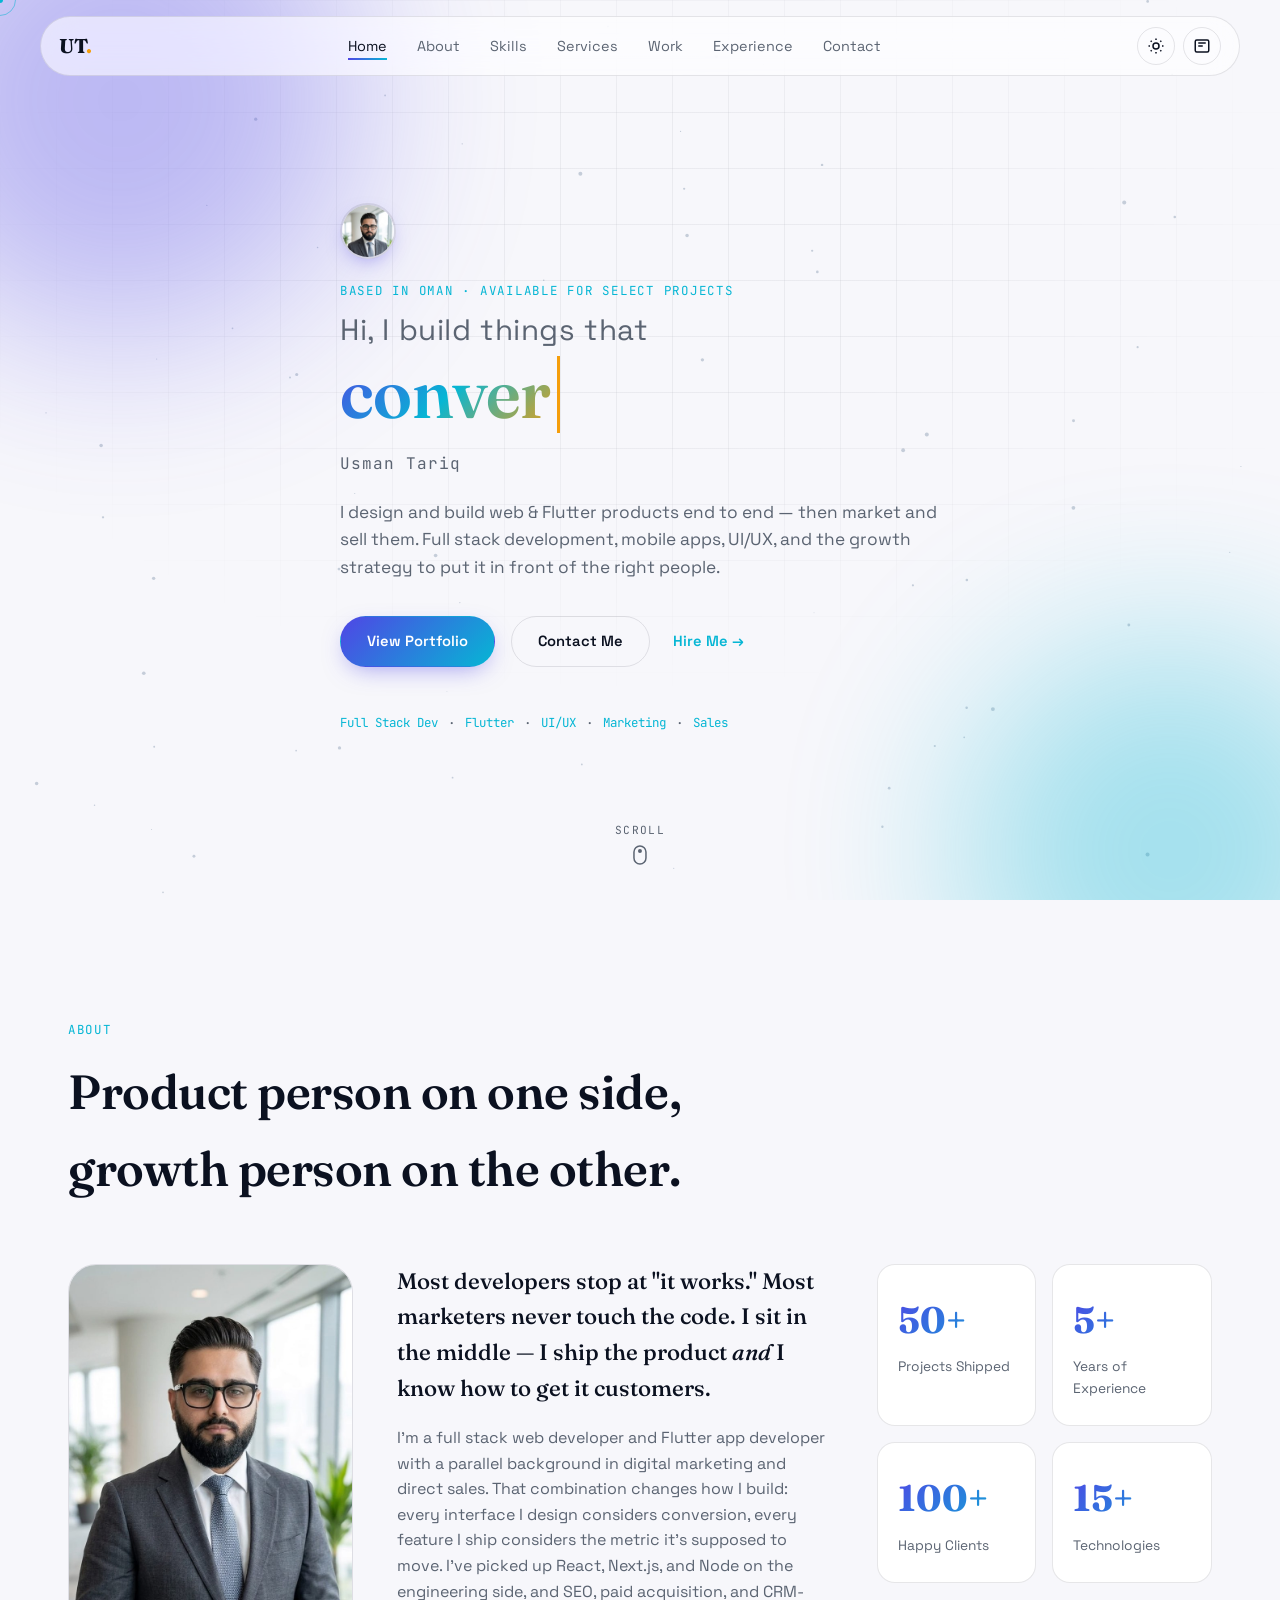
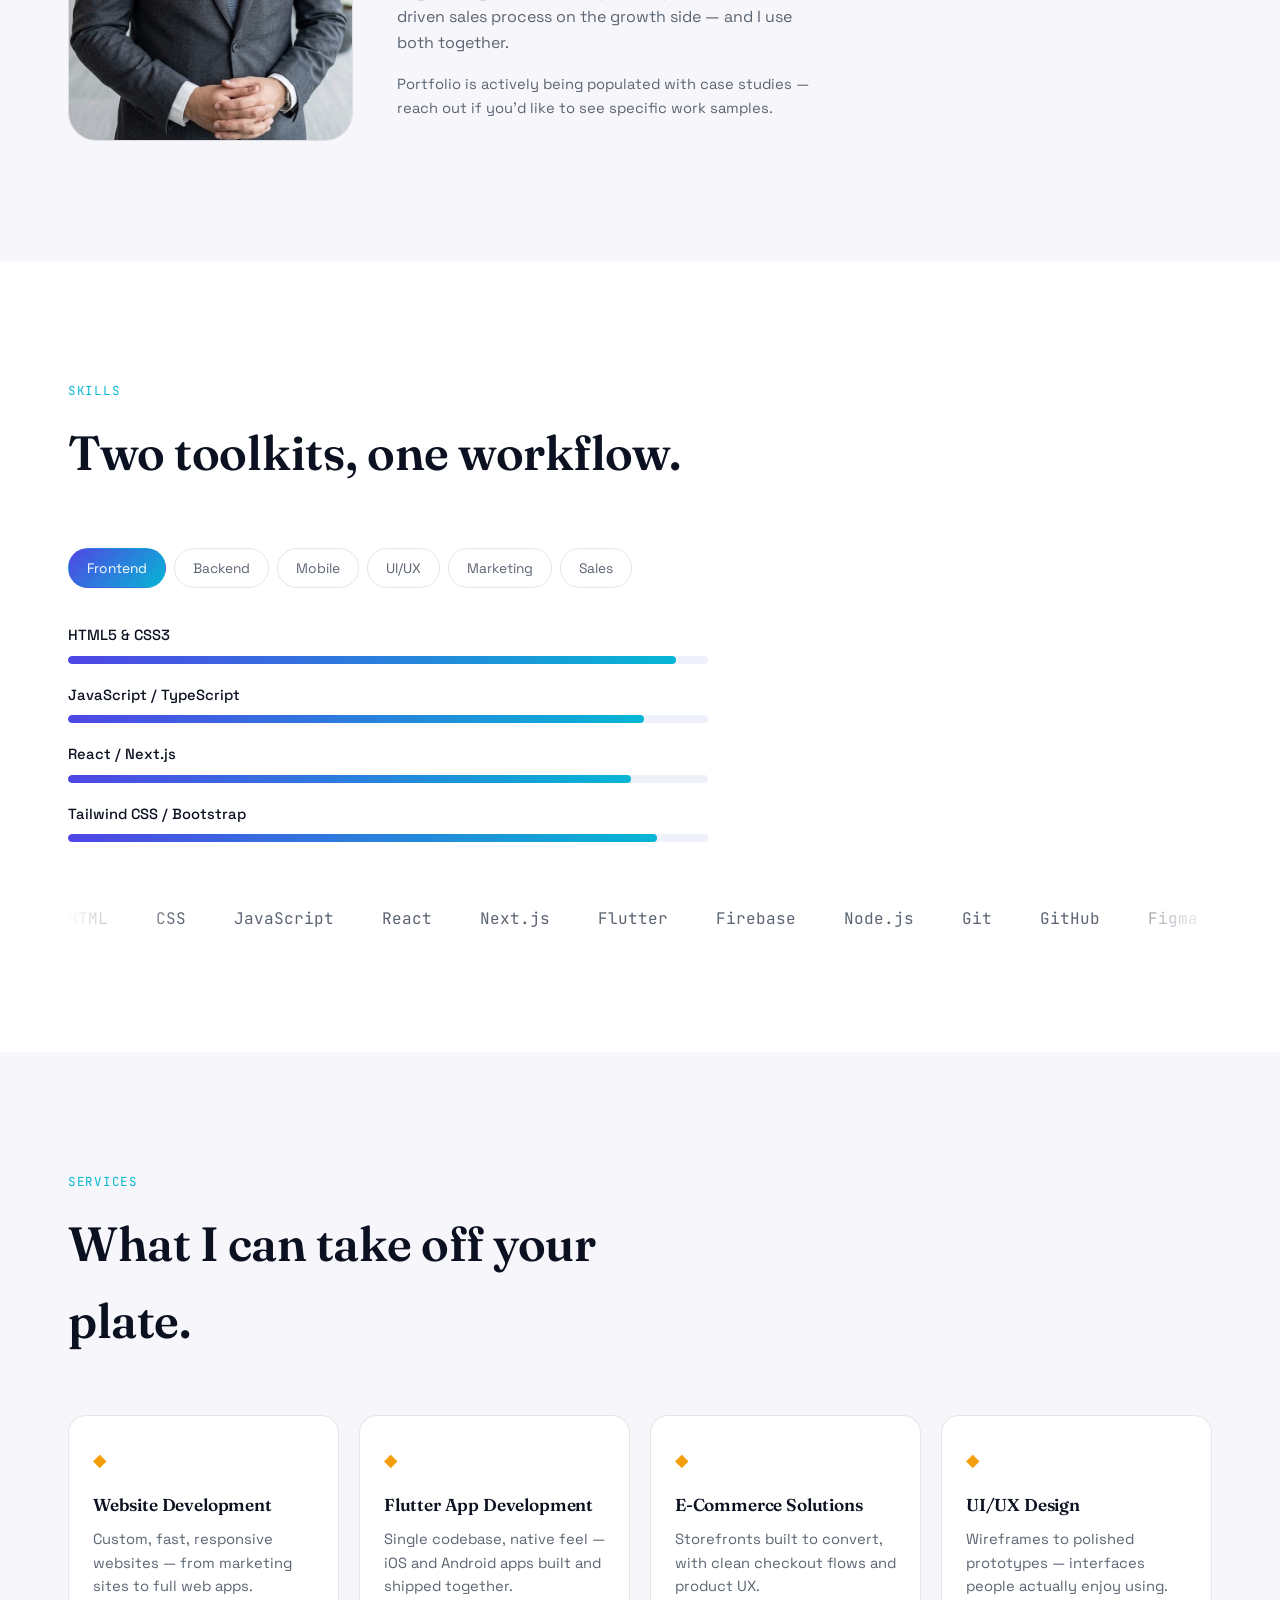
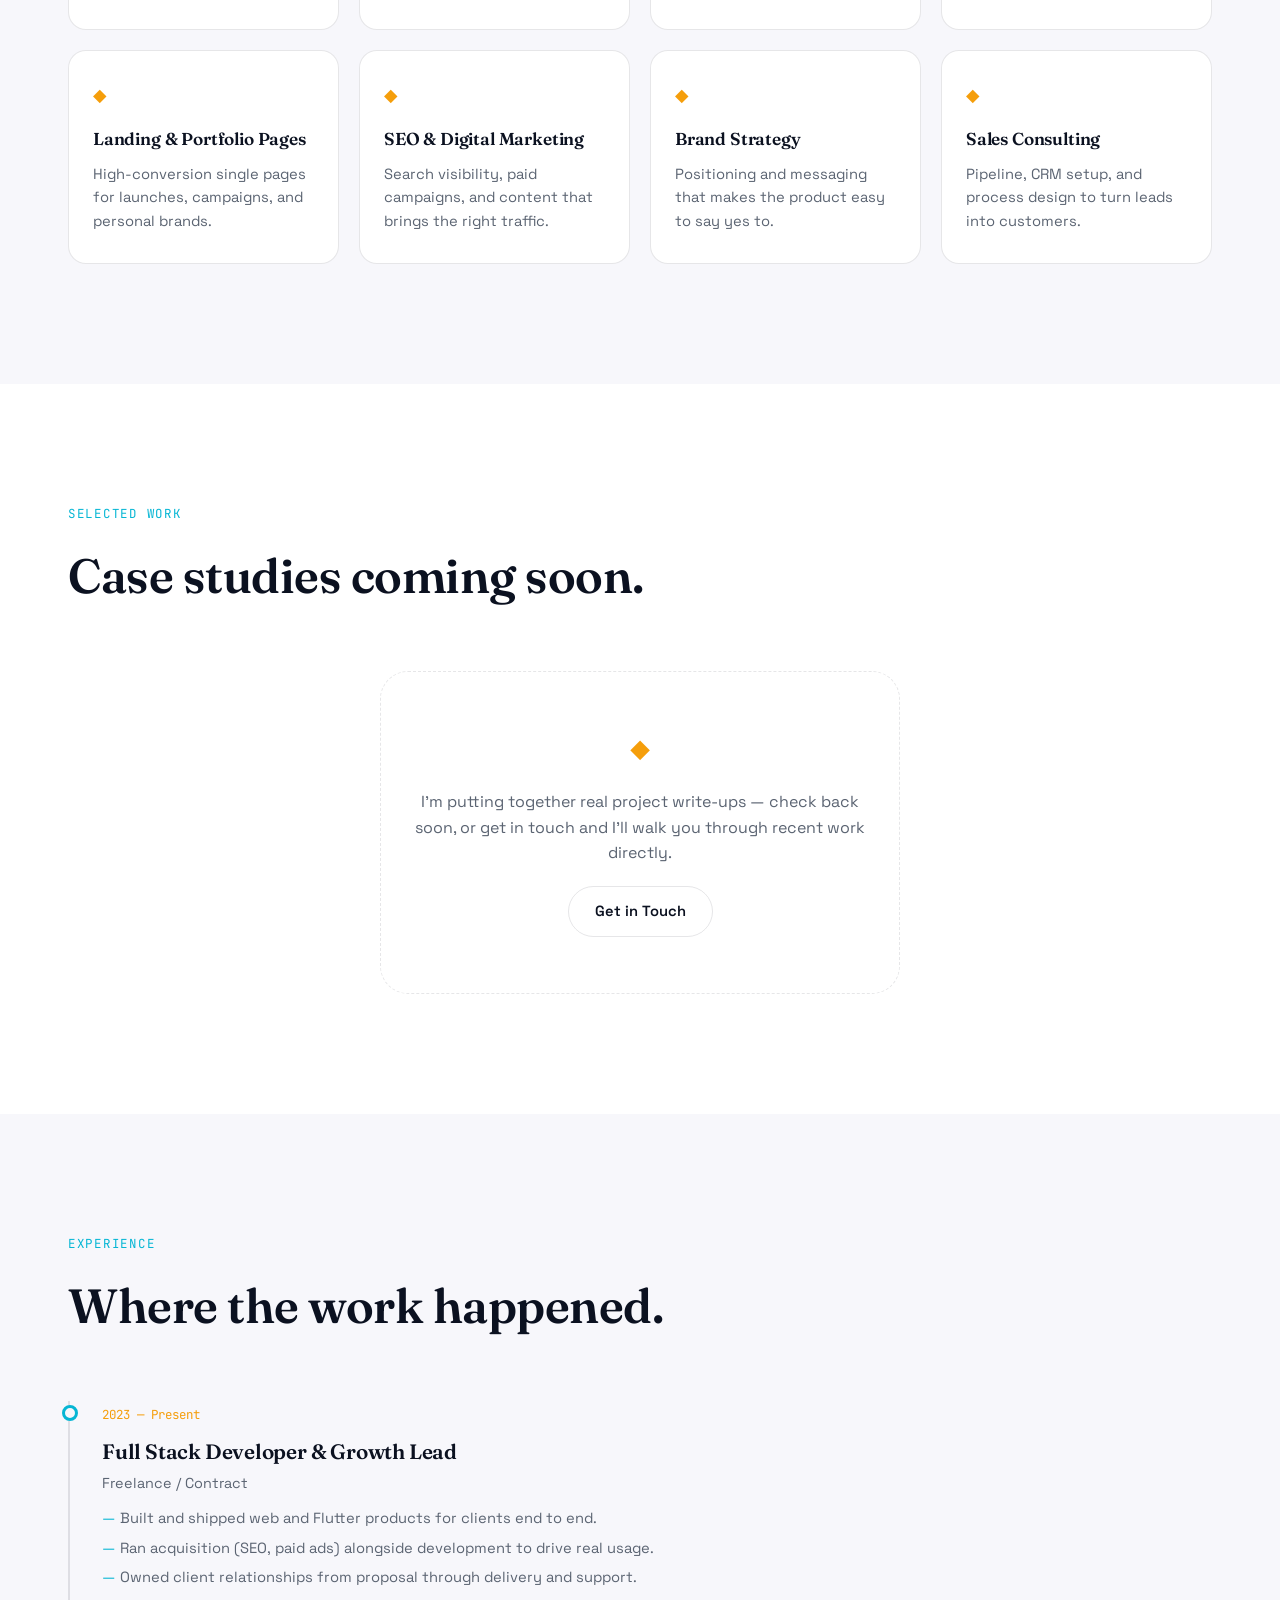
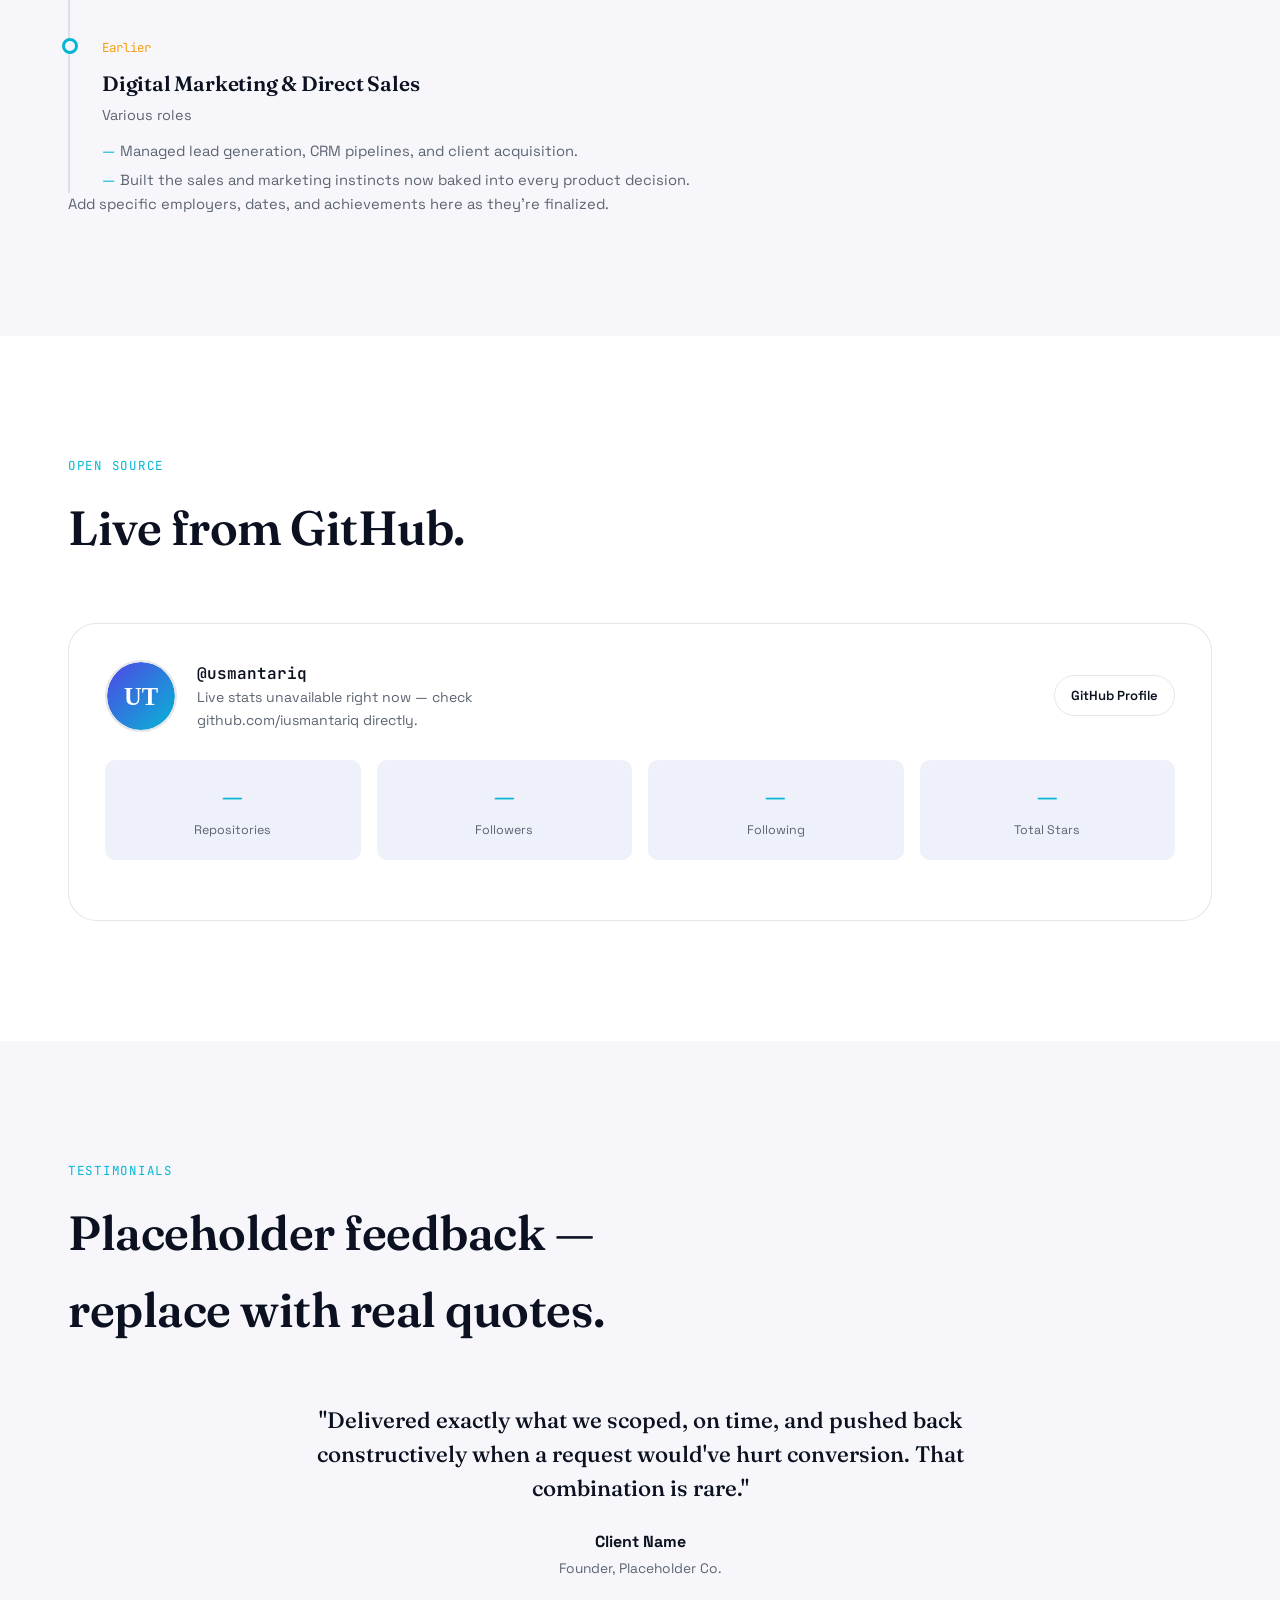
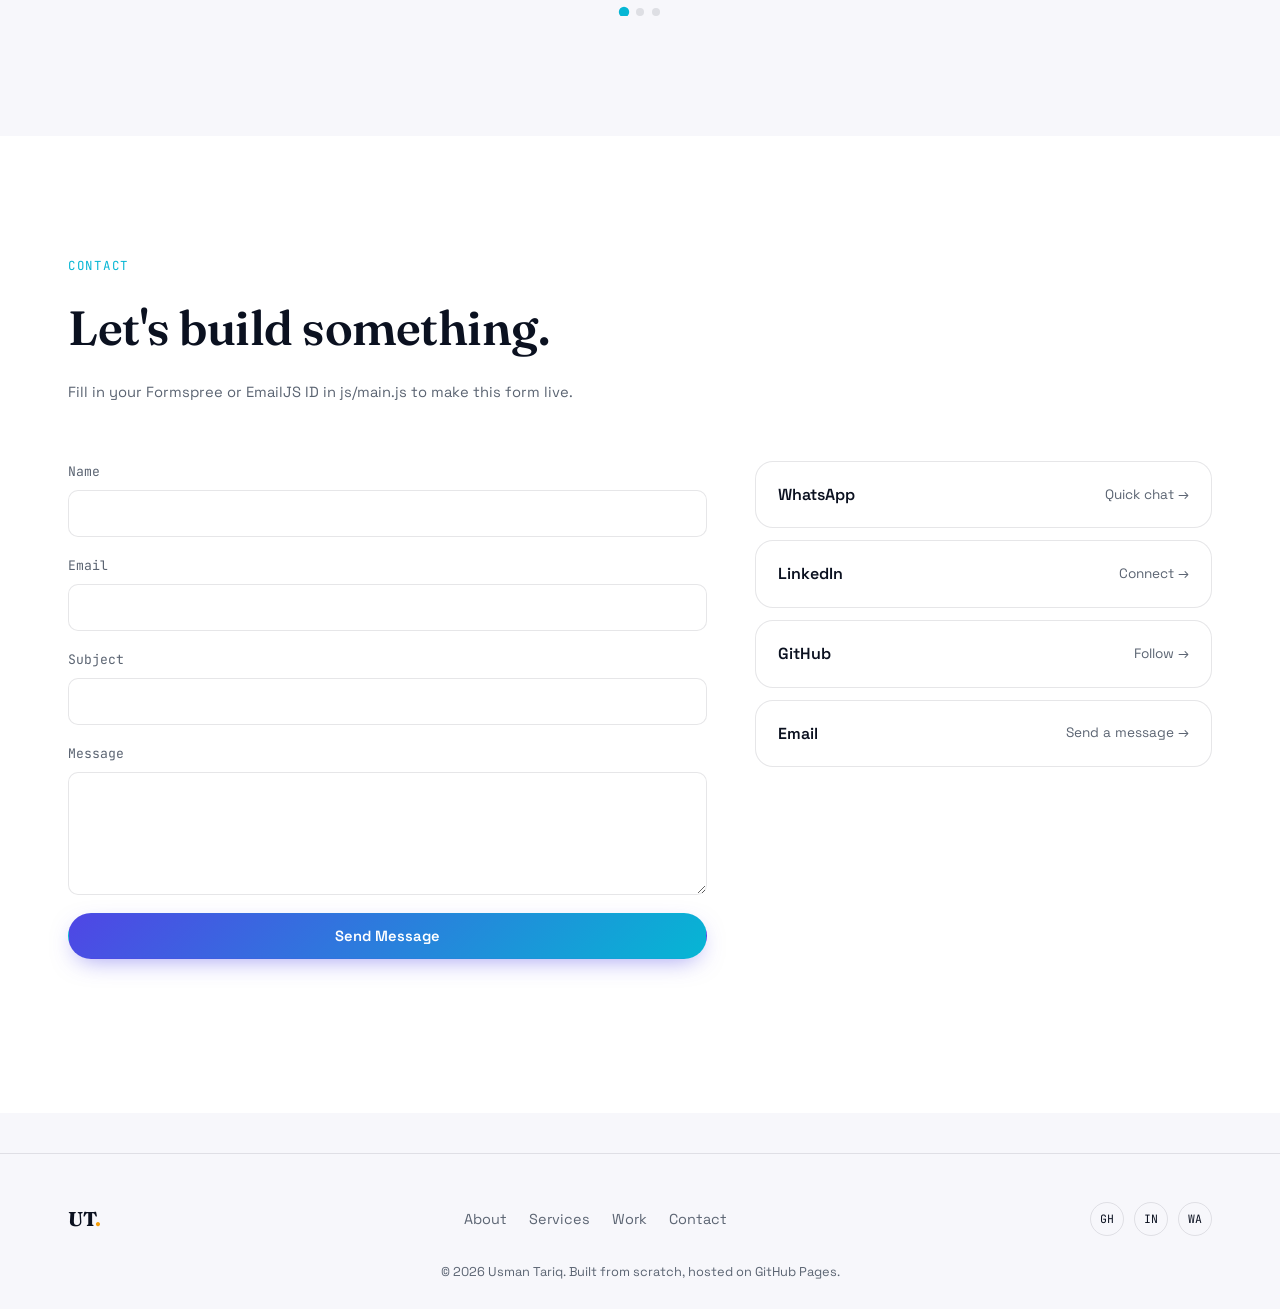
==== index.html @ 80588a33 "Add files via upload" ====
<!DOCTYPE html>
<html lang="en">
<head>
  <meta charset="UTF-8" />
  <meta name="viewport" content="width=device-width, initial-scale=1.0" />
  <title>Usman Tariq — Full Stack Developer, Flutter Engineer &amp; Growth Strategist</title>
  <meta name="description" content="Usman Tariq builds web apps, Flutter mobile apps, and interfaces — then markets and sells them. Portfolio, services, and case studies." />
  <meta name="author" content="Usman Tariq" />

  <!-- Open Graph -->
  <meta property="og:type" content="website" />
  <meta property="og:title" content="Usman Tariq — Full Stack Developer, Flutter Engineer & Growth Strategist" />
  <meta property="og:description" content="I build the product, then I build its audience. Web, Flutter, UI/UX, marketing and sales — end to end." />
  <meta property="og:image" content="images/og-cover.svg" />
  <meta property="og:url" content="https://iusmantariq.github.io/" />

  <!-- Twitter -->
  <meta name="twitter:card" content="summary_large_image" />
  <meta name="twitter:title" content="Usman Tariq — Full Stack Developer, Flutter Engineer & Growth Strategist" />
  <meta name="twitter:description" content="I build the product, then I build its audience. Web, Flutter, UI/UX, marketing and sales — end to end." />
  <meta name="twitter:image" content="images/og-cover.svg" />

  <link rel="canonical" href="https://iusmantariq.github.io/" />
  <link rel="icon" type="image/svg+xml" href="favicon.ico" />

  <link rel="preconnect" href="https://fonts.googleapis.com" />
  <link rel="preconnect" href="https://fonts.gstatic.com" crossorigin />
  <link href="https://fonts.googleapis.com/css2?family=Fraunces:opsz,wght@9..144,300;9..144,500;9..144,600;9..144,700&family=Space+Grotesk:wght@400;500;600;700&family=JetBrains+Mono:wght@400;500&display=swap" rel="stylesheet" />

  <link rel="stylesheet" href="css/style.css" />

  <script type="application/ld+json">
  {
    "@context": "https://schema.org",
    "@type": "Person",
    "name": "Usman Tariq",
    "jobTitle": "Full Stack Web Developer, Flutter App Developer, UI/UX Designer, Digital Marketing & Sales Expert",
    "url": "https://iusmantariq.github.io/",
    "sameAs": [
      "https://github.com/iusmantariq",
      "https://www.linkedin.com/in/usman-raja-0a2588297"
    ]
  }
  </script>
</head>
<body>

  <!-- Loader -->
  <div id="loader" aria-hidden="true">
    <div class="loader-mark">
      <span>U</span><span>T</span>
    </div>
  </div>

  <!-- Scroll progress -->
  <div id="scroll-progress"></div>

  <!-- Custom cursor (desktop only, respects reduced motion via CSS) -->
  <div class="cursor-dot" id="cursorDot" aria-hidden="true"></div>
  <div class="cursor-ring" id="cursorRing" aria-hidden="true"></div>

  <!-- Nav -->
  <header class="nav-wrap" id="navWrap">
    <nav class="nav" aria-label="Primary">
      <a href="#home" class="logo">
        <span class="logo-mark">UT<span class="logo-dot">.</span></span>
      </a>

      <ul class="nav-links" id="navLinks">
        <li><a href="#home" class="nav-link active" data-section="home">Home</a></li>
        <li><a href="#about" class="nav-link" data-section="about">About</a></li>
        <li><a href="#skills" class="nav-link" data-section="skills">Skills</a></li>
        <li><a href="#services" class="nav-link" data-section="services">Services</a></li>
        <li><a href="#portfolio" class="nav-link" data-section="portfolio">Work</a></li>
        <li><a href="#experience" class="nav-link" data-section="experience">Experience</a></li>
        <li><a href="#contact" class="nav-link" data-section="contact">Contact</a></li>
      </ul>

      <div class="nav-actions">
        <button id="themeToggle" class="icon-btn" aria-label="Toggle light and dark theme" title="Toggle theme">
          <svg class="icon-sun" width="18" height="18" viewBox="0 0 24 24" fill="none" stroke="currentColor" stroke-width="2"><circle cx="12" cy="12" r="4"/><path d="M12 2v2M12 20v2M4.9 4.9l1.4 1.4M17.7 17.7l1.4 1.4M2 12h2M20 12h2M4.9 19.1l1.4-1.4M17.7 6.3l1.4-1.4"/></svg>
          <svg class="icon-moon" width="18" height="18" viewBox="0 0 24 24" fill="none" stroke="currentColor" stroke-width="2"><path d="M21 12.8A9 9 0 1 1 11.2 3 7 7 0 0 0 21 12.8Z"/></svg>
        </button>
        <button class="icon-btn hide-mobile" id="paletteBtn" aria-label="Open command palette" title="Command palette (Ctrl+K)">
          <svg width="18" height="18" viewBox="0 0 24 24" fill="none" stroke="currentColor" stroke-width="2"><rect x="3" y="4" width="18" height="16" rx="2"/><path d="M7 8h10M7 12h6"/></svg>
        </button>
        <button class="hamburger" id="hamburger" aria-label="Open menu" aria-expanded="false">
          <span></span><span></span><span></span>
        </button>
      </div>
    </nav>
  </header>

  <!-- Mobile menu -->
  <div class="mobile-menu" id="mobileMenu">
    <ul>
      <li><a href="#home" class="mobile-link">Home</a></li>
      <li><a href="#about" class="mobile-link">About</a></li>
      <li><a href="#skills" class="mobile-link">Skills</a></li>
      <li><a href="#services" class="mobile-link">Services</a></li>
      <li><a href="#portfolio" class="mobile-link">Work</a></li>
      <li><a href="#experience" class="mobile-link">Experience</a></li>
      <li><a href="#contact" class="mobile-link">Contact</a></li>
    </ul>
    <a href="#contact" class="btn btn-primary mobile-link">Get In Touch</a>
  </div>

  <main id="top">

    <!-- HERO -->
    <section class="hero" id="home">
      <div class="hero-bg" aria-hidden="true">
        <canvas id="particleCanvas"></canvas>
        <div class="hero-grid"></div>
        <div class="blob blob-a"></div>
        <div class="blob blob-b"></div>
      </div>

      <div class="hero-inner container">
        <div class="hero-avatar reveal">
          <img src="images/profile-square.jpg" alt="Usman Tariq" width="56" height="56" />
        </div>
        <p class="eyebrow reveal">Based in Oman · Available for select projects</p>

        <h1 class="hero-title reveal">
          <span class="hero-hi">Hi, I build things that</span>
          <span class="hero-line-typed">
            <span id="typedWord">ship.</span>
          </span>
        </h1>

        <p class="hero-name reveal">Usman Tariq</p>

        <p class="hero-sub reveal">
          I design and build web &amp; Flutter products end to end — then market and sell them.
          Full stack development, mobile apps, UI/UX, and the growth strategy to put it in front of the right people.
        </p>

        <div class="hero-cta reveal">
          <a href="#portfolio" class="btn btn-primary ripple">View Portfolio</a>
          <a href="#contact" class="btn btn-outline ripple">Contact Me</a>
          <a href="#contact" class="btn btn-text">Hire Me →</a>
        </div>

        <div class="hero-roles reveal" aria-hidden="true">
          <span>Full&nbsp;Stack&nbsp;Dev</span>
          <span>·</span>
          <span>Flutter</span>
          <span>·</span>
          <span>UI/UX</span>
          <span>·</span>
          <span>Marketing</span>
          <span>·</span>
          <span>Sales</span>
        </div>
      </div>

      <button class="scroll-cue" id="scrollCue" aria-label="Scroll to About section">
        <span>Scroll</span>
        <svg width="14" height="20" viewBox="0 0 14 20" fill="none"><rect x="1" y="1" width="12" height="18" rx="6" stroke="currentColor" stroke-width="1.5"/><circle class="scroll-cue-dot" cx="7" cy="6" r="2" fill="currentColor"/></svg>
      </button>
    </section>

    <!-- ABOUT -->
    <section class="section" id="about">
      <div class="container">
        <div class="section-head reveal">
          <p class="eyebrow">About</p>
          <h2>Product person on one side, growth person on the other.</h2>
        </div>

        <div class="about-grid">
          <div class="about-photo reveal">
            <img src="images/profile-portrait.jpg" alt="Usman Tariq" />
          </div>
          <div class="about-copy reveal">
            <p class="lede">
              Most developers stop at "it works." Most marketers never touch the code.
              I sit in the middle — I ship the product <em>and</em> I know how to get it customers.
            </p>
            <p>
              I'm a full stack web developer and Flutter app developer with a parallel background in digital
              marketing and direct sales. That combination changes how I build: every interface I design considers
              conversion, every feature I ship considers the metric it's supposed to move. I've picked up React,
              Next.js, and Node on the engineering side, and SEO, paid acquisition, and CRM-driven sales process on
              the growth side — and I use both together.
            </p>
            <p class="muted-note">
              Portfolio is actively being populated with case studies — reach out if you'd like to see specific work samples.
            </p>
          </div>

          <div class="about-stats">
            <div class="stat-card reveal">
              <span class="stat-num" data-count="50" data-suffix="+">0</span>
              <span class="stat-label">Projects Shipped</span>
            </div>
            <div class="stat-card reveal">
              <span class="stat-num" data-count="5" data-suffix="+">0</span>
              <span class="stat-label">Years of Experience</span>
            </div>
            <div class="stat-card reveal">
              <span class="stat-num" data-count="100" data-suffix="+">0</span>
              <span class="stat-label">Happy Clients</span>
            </div>
            <div class="stat-card reveal">
              <span class="stat-num" data-count="15" data-suffix="+">0</span>
              <span class="stat-label">Technologies</span>
            </div>
          </div>
        </div>
      </div>
    </section>

    <!-- SKILLS -->
    <section class="section section-alt" id="skills">
      <div class="container">
        <div class="section-head reveal">
          <p class="eyebrow">Skills</p>
          <h2>Two toolkits, one workflow.</h2>
        </div>

        <div class="skills-tabs reveal" role="tablist" aria-label="Skill categories">
          <button class="skill-tab active" data-target="frontend">Frontend</button>
          <button class="skill-tab" data-target="backend">Backend</button>
          <button class="skill-tab" data-target="mobile">Mobile</button>
          <button class="skill-tab" data-target="design">UI/UX</button>
          <button class="skill-tab" data-target="marketing">Marketing</button>
          <button class="skill-tab" data-target="sales">Sales</button>
        </div>

        <div class="skills-panels">
          <div class="skill-panel active" id="frontend">
            <div class="bar-row"><span>HTML5 &amp; CSS3</span><div class="bar"><i style="--w:95%"></i></div></div>
            <div class="bar-row"><span>JavaScript / TypeScript</span><div class="bar"><i style="--w:90%"></i></div></div>
            <div class="bar-row"><span>React / Next.js</span><div class="bar"><i style="--w:88%"></i></div></div>
            <div class="bar-row"><span>Tailwind CSS / Bootstrap</span><div class="bar"><i style="--w:92%"></i></div></div>
          </div>
          <div class="skill-panel" id="backend">
            <div class="bar-row"><span>Node.js / Express.js</span><div class="bar"><i style="--w:85%"></i></div></div>
            <div class="bar-row"><span>REST API Design</span><div class="bar"><i style="--w:88%"></i></div></div>
            <div class="bar-row"><span>Firebase</span><div class="bar"><i style="--w:86%"></i></div></div>
            <div class="bar-row"><span>Git &amp; GitHub</span><div class="bar"><i style="--w:90%"></i></div></div>
          </div>
          <div class="skill-panel" id="mobile">
            <div class="bar-row"><span>Flutter</span><div class="bar"><i style="--w:90%"></i></div></div>
            <div class="bar-row"><span>Dart</span><div class="bar"><i style="--w:88%"></i></div></div>
            <div class="bar-row"><span>Android Development</span><div class="bar"><i style="--w:78%"></i></div></div>
            <div class="bar-row"><span>Cross-platform Architecture</span><div class="bar"><i style="--w:85%"></i></div></div>
          </div>
          <div class="skill-panel" id="design">
            <div class="bar-row"><span>Figma</span><div class="bar"><i style="--w:90%"></i></div></div>
            <div class="bar-row"><span>Adobe XD / Photoshop</span><div class="bar"><i style="--w:80%"></i></div></div>
            <div class="bar-row"><span>Wireframing &amp; Prototyping</span><div class="bar"><i style="--w:88%"></i></div></div>
            <div class="bar-row"><span>Design Systems</span><div class="bar"><i style="--w:82%"></i></div></div>
          </div>
          <div class="skill-panel" id="marketing">
            <div class="bar-row"><span>SEO</span><div class="bar"><i style="--w:85%"></i></div></div>
            <div class="bar-row"><span>Google &amp; Facebook Ads</span><div class="bar"><i style="--w:82%"></i></div></div>
            <div class="bar-row"><span>Email &amp; Content Marketing</span><div class="bar"><i style="--w:80%"></i></div></div>
            <div class="bar-row"><span>Analytics</span><div class="bar"><i style="--w:84%"></i></div></div>
          </div>
          <div class="skill-panel" id="sales">
            <div class="bar-row"><span>Direct Sales</span><div class="bar"><i style="--w:88%"></i></div></div>
            <div class="bar-row"><span>Lead Generation</span><div class="bar"><i style="--w:85%"></i></div></div>
            <div class="bar-row"><span>CRM &amp; Pipeline Management</span><div class="bar"><i style="--w:83%"></i></div></div>
            <div class="bar-row"><span>Business Development</span><div class="bar"><i style="--w:80%"></i></div></div>
          </div>
        </div>

        <div class="tech-marquee reveal" aria-label="Technology stack">
          <div class="tech-track">
            <span>HTML</span><span>CSS</span><span>JavaScript</span><span>React</span><span>Next.js</span>
            <span>Flutter</span><span>Firebase</span><span>Node.js</span><span>Git</span><span>GitHub</span>
            <span>Figma</span><span>Photoshop</span>
            <span aria-hidden="true">HTML</span><span aria-hidden="true">CSS</span><span aria-hidden="true">JavaScript</span>
            <span aria-hidden="true">React</span><span aria-hidden="true">Next.js</span><span aria-hidden="true">Flutter</span>
            <span aria-hidden="true">Firebase</span><span aria-hidden="true">Node.js</span><span aria-hidden="true">Git</span>
            <span aria-hidden="true">GitHub</span><span aria-hidden="true">Figma</span><span aria-hidden="true">Photoshop</span>
          </div>
        </div>
      </div>
    </section>

    <!-- SERVICES -->
    <section class="section" id="services">
      <div class="container">
        <div class="section-head reveal">
          <p class="eyebrow">Services</p>
          <h2>What I can take off your plate.</h2>
        </div>

        <div class="services-grid">
          <div class="service-card reveal">
            <div class="service-icon">◆</div>
            <h3>Website Development</h3>
            <p>Custom, fast, responsive websites — from marketing sites to full web apps.</p>
          </div>
          <div class="service-card reveal">
            <div class="service-icon">◆</div>
            <h3>Flutter App Development</h3>
            <p>Single codebase, native feel — iOS and Android apps built and shipped together.</p>
          </div>
          <div class="service-card reveal">
            <div class="service-icon">◆</div>
            <h3>E-Commerce Solutions</h3>
            <p>Storefronts built to convert, with clean checkout flows and product UX.</p>
          </div>
          <div class="service-card reveal">
            <div class="service-icon">◆</div>
            <h3>UI/UX Design</h3>
            <p>Wireframes to polished prototypes — interfaces people actually enjoy using.</p>
          </div>
          <div class="service-card reveal">
            <div class="service-icon">◆</div>
            <h3>Landing &amp; Portfolio Pages</h3>
            <p>High-conversion single pages for launches, campaigns, and personal brands.</p>
          </div>
          <div class="service-card reveal">
            <div class="service-icon">◆</div>
            <h3>SEO &amp; Digital Marketing</h3>
            <p>Search visibility, paid campaigns, and content that brings the right traffic.</p>
          </div>
          <div class="service-card reveal">
            <div class="service-icon">◆</div>
            <h3>Brand Strategy</h3>
            <p>Positioning and messaging that makes the product easy to say yes to.</p>
          </div>
          <div class="service-card reveal">
            <div class="service-icon">◆</div>
            <h3>Sales Consulting</h3>
            <p>Pipeline, CRM setup, and process design to turn leads into customers.</p>
          </div>
        </div>
      </div>
    </section>

    <!-- PORTFOLIO -->
    <section class="section section-alt" id="portfolio">
      <div class="container">
        <div class="section-head reveal">
          <p class="eyebrow">Selected Work</p>
          <h2>Case studies coming soon.</h2>
        </div>

        <div class="portfolio-empty reveal">
          <div class="portfolio-empty-icon">◆</div>
          <p>I'm putting together real project write-ups — check back soon, or get in touch and I'll walk you through recent work directly.</p>
          <a href="#contact" class="btn btn-outline">Get in Touch</a>
        </div>
      </div>
    </section>


    <!-- EXPERIENCE -->
    <section class="section" id="experience">
      <div class="container">
        <div class="section-head reveal">
          <p class="eyebrow">Experience</p>
          <h2>Where the work happened.</h2>
        </div>

        <div class="timeline" id="timeline">
          <div class="timeline-item reveal">
            <div class="timeline-dot"></div>
            <div class="timeline-content">
              <span class="timeline-date">2023 — Present</span>
              <h3>Full Stack Developer &amp; Growth Lead</h3>
              <p class="timeline-org">Freelance / Contract</p>
              <ul>
                <li>Built and shipped web and Flutter products for clients end to end.</li>
                <li>Ran acquisition (SEO, paid ads) alongside development to drive real usage.</li>
                <li>Owned client relationships from proposal through delivery and support.</li>
              </ul>
            </div>
          </div>
          <div class="timeline-item reveal">
            <div class="timeline-dot"></div>
            <div class="timeline-content">
              <span class="timeline-date">Earlier</span>
              <h3>Digital Marketing &amp; Direct Sales</h3>
              <p class="timeline-org">Various roles</p>
              <ul>
                <li>Managed lead generation, CRM pipelines, and client acquisition.</li>
                <li>Built the sales and marketing instincts now baked into every product decision.</li>
              </ul>
            </div>
          </div>
        </div>
        <p class="section-note reveal">Add specific employers, dates, and achievements here as they're finalized.</p>
      </div>
    </section>

    <!-- GITHUB STATS -->
    <section class="section section-alt" id="github">
      <div class="container">
        <div class="section-head reveal">
          <p class="eyebrow">Open Source</p>
          <h2>Live from GitHub.</h2>
        </div>

        <div class="github-card reveal" id="githubCard">
          <div class="gh-user">
            <img id="ghAvatar" src="images/avatar-placeholder.svg" alt="Usman Tariq's GitHub avatar" width="72" height="72" />
            <div>
              <p class="gh-name" id="ghName">@usmantariq</p>
              <p class="gh-bio" id="ghBio">GitHub stats load automatically once this repo is live under this username.</p>
            </div>
            <a href="https://github.com/iusmantariq" target="_blank" rel="noopener" class="btn btn-outline btn-sm">GitHub Profile</a>
          </div>
          <div class="gh-stats" id="ghStats">
            <div class="gh-stat"><span id="ghRepos">—</span><label>Repositories</label></div>
            <div class="gh-stat"><span id="ghFollowers">—</span><label>Followers</label></div>
            <div class="gh-stat"><span id="ghFollowing">—</span><label>Following</label></div>
            <div class="gh-stat"><span id="ghStars">—</span><label>Total Stars</label></div>
          </div>
          <div class="gh-repos" id="ghRepoList"></div>
        </div>
      </div>
    </section>

    <!-- TESTIMONIALS -->
    <section class="section" id="testimonials">
      <div class="container">
        <div class="section-head reveal">
          <p class="eyebrow">Testimonials</p>
          <h2>Placeholder feedback — replace with real quotes.</h2>
        </div>

        <div class="testimonial-slider reveal">
          <div class="testimonial-track" id="testimonialTrack">
            <div class="testimonial-card">
              <p>"Delivered exactly what we scoped, on time, and pushed back constructively when a request would've hurt conversion. That combination is rare."</p>
              <div class="testimonial-person"><strong>Client Name</strong><span>Founder, Placeholder Co.</span></div>
            </div>
            <div class="testimonial-card">
              <p>"Understood both the technical build and how to market it afterward. Saved us from hiring two separate people."</p>
              <div class="testimonial-person"><strong>Client Name</strong><span>Marketing Lead, Placeholder Inc.</span></div>
            </div>
            <div class="testimonial-card">
              <p>"Communicative, organized, and the Flutter app has had zero critical issues since launch."</p>
              <div class="testimonial-person"><strong>Client Name</strong><span>Product Owner, Placeholder Ltd.</span></div>
            </div>
          </div>
          <div class="testimonial-dots" id="testimonialDots"></div>
        </div>
      </div>
    </section>

    <!-- CONTACT -->
    <section class="section section-alt" id="contact">
      <div class="container">
        <div class="section-head reveal">
          <p class="eyebrow">Contact</p>
          <h2>Let's build something.</h2>
          <p class="section-note">Fill in your Formspree or EmailJS ID in js/main.js to make this form live.</p>
        </div>

        <div class="contact-grid">
          <form class="contact-form reveal" id="contactForm" novalidate>
            <div class="field">
              <label for="cName">Name</label>
              <input type="text" id="cName" name="name" required autocomplete="name" />
            </div>
            <div class="field">
              <label for="cEmail">Email</label>
              <input type="email" id="cEmail" name="email" required autocomplete="email" />
            </div>
            <div class="field">
              <label for="cSubject">Subject</label>
              <input type="text" id="cSubject" name="subject" required />
            </div>
            <div class="field">
              <label for="cMessage">Message</label>
              <textarea id="cMessage" name="message" rows="5" required></textarea>
            </div>
            <button type="submit" class="btn btn-primary ripple" id="contactSubmit">Send Message</button>
            <p class="form-status" id="formStatus" role="status" aria-live="polite"></p>
          </form>

          <div class="contact-side reveal">
            <a href="https://wa.me/96893594618" target="_blank" rel="noopener" class="contact-link">
              <span>WhatsApp</span><em>Quick chat →</em>
            </a>
            <a href="https://www.linkedin.com/in/usman-raja-0a2588297" target="_blank" rel="noopener" class="contact-link">
              <span>LinkedIn</span><em>Connect →</em>
            </a>
            <a href="https://github.com/iusmantariq" target="_blank" rel="noopener" class="contact-link">
              <span>GitHub</span><em>Follow →</em>
            </a>
            <a href="#contactForm" id="emailContactLink" class="contact-link">
              <span>Email</span><em>Send a message →</em>
            </a>
          </div>
        </div>
      </div>
    </section>

  </main>

  <footer class="footer">
    <div class="container footer-inner">
      <a href="#home" class="logo"><span class="logo-mark">UT<span class="logo-dot">.</span></span></a>
      <ul class="footer-links">
        <li><a href="#about">About</a></li>
        <li><a href="#services">Services</a></li>
        <li><a href="#portfolio">Work</a></li>
        <li><a href="#contact">Contact</a></li>
      </ul>
      <div class="footer-social">
        <a href="https://github.com/iusmantariq" target="_blank" rel="noopener" aria-label="GitHub">GH</a>
        <a href="https://www.linkedin.com/in/usman-raja-0a2588297" target="_blank" rel="noopener" aria-label="LinkedIn">IN</a>
        <a href="https://wa.me/96893594618" target="_blank" rel="noopener" aria-label="WhatsApp">WA</a>
      </div>
    </div>
    <p class="footer-copy">© <span id="year"></span> Usman Tariq. Built from scratch, hosted on GitHub Pages.</p>
  </footer>

  <button class="back-to-top" id="backToTop" aria-label="Back to top">↑</button>

  <!-- Command palette -->
  <div class="palette-overlay" id="paletteOverlay">
    <div class="palette" role="dialog" aria-label="Command palette">
      <input type="text" id="paletteInput" placeholder="Jump to a section… (Esc to close)" autocomplete="off" />
      <ul id="paletteResults"></ul>
    </div>
  </div>

  <script src="js/main.js"></script>
</body>
</html>
---- css/style.css ----
/* =========================================================
   Usman Tariq — Portfolio
   Design tokens
   ========================================================= */
:root{
  --primary:#4F46E5;
  --secondary:#06B6D4;
  --accent:#F59E0B;
  --bg:#0B1120;
  --surface:#111827;
  --surface-2:#161f33;
  --text:#F8FAFC;
  --muted:#94A3B8;
  --border:rgba(148,163,184,0.16);
  --glass:rgba(17,24,39,0.55);

  --font-display:'Fraunces', Georgia, serif;
  --font-body:'Space Grotesk', system-ui, sans-serif;
  --font-mono:'JetBrains Mono', monospace;

  --container:1200px;
  --radius-sm:10px;
  --radius:18px;
  --radius-lg:28px;
  --ease:cubic-bezier(.16,.84,.44,1);
  --nav-h:76px;
}

[data-theme="light"]{
  --bg:#F7F7FB;
  --surface:#FFFFFF;
  --surface-2:#EEF0FA;
  --text:#0B1120;
  --muted:#5B6472;
  --border:rgba(11,17,32,0.10);
  --glass:rgba(255,255,255,0.6);
}

*,*::before,*::after{box-sizing:border-box;}
html{scroll-behavior:smooth;}
@media (prefers-reduced-motion: reduce){
  html{scroll-behavior:auto;}
  *,*::before,*::after{animation-duration:0.001ms !important;animation-iteration-count:1 !important;transition-duration:0.001ms !important;scroll-behavior:auto !important;}
}

body{
  margin:0;
  background:var(--bg);
  color:var(--text);
  font-family:var(--font-body);
  -webkit-font-smoothing:antialiased;
  line-height:1.6;
  overflow-x:hidden;
  transition:background .4s var(--ease), color .4s var(--ease);
}

img{max-width:100%;display:block;}
a{color:inherit;text-decoration:none;}
ul{list-style:none;margin:0;padding:0;}
button{font-family:inherit;}

.container{max-width:var(--container);margin:0 auto;padding:0 28px;}

h1,h2,h3{font-family:var(--font-display);font-weight:600;letter-spacing:-0.01em;margin:0;}
h2{font-size:clamp(2rem,4vw,3rem);}
h3{font-size:1.3rem;}
p{margin:0;}

.eyebrow{
  font-family:var(--font-mono);
  font-size:0.78rem;
  letter-spacing:.14em;
  text-transform:uppercase;
  color:var(--secondary);
  margin:0 0 14px;
}

.muted-note,.section-note{color:var(--muted);font-size:0.92rem;}

/* =========================================================
   Focus & selection
   ========================================================= */
:focus-visible{outline:2px solid var(--secondary);outline-offset:3px;border-radius:6px;}
::selection{background:var(--primary);color:#fff;}

/* =========================================================
   Loader
   ========================================================= */
#loader{
  position:fixed;inset:0;z-index:9999;
  background:var(--bg);
  display:flex;align-items:center;justify-content:center;
  transition:opacity .6s var(--ease), visibility .6s var(--ease);
}
#loader.hidden{opacity:0;visibility:hidden;}
.loader-mark{display:flex;gap:2px;font-family:var(--font-display);font-size:2.4rem;font-weight:600;}
.loader-mark span{
  display:inline-block;
  background:linear-gradient(135deg,var(--primary),var(--secondary));
  -webkit-background-clip:text;background-clip:text;color:transparent;
  animation:loaderPulse 1.1s var(--ease) infinite;
}
.loader-mark span:nth-child(2){animation-delay:.15s;}
@keyframes loaderPulse{0%,100%{transform:translateY(0);opacity:.5;}50%{transform:translateY(-10px);opacity:1;}}

/* =========================================================
   Scroll progress
   ========================================================= */
#scroll-progress{
  position:fixed;top:0;left:0;height:3px;width:0%;
  background:linear-gradient(90deg,var(--primary),var(--secondary),var(--accent));
  z-index:2000;transition:width .1s linear;
}

/* =========================================================
   Custom cursor
   ========================================================= */
.cursor-dot,.cursor-ring{
  position:fixed;top:0;left:0;pointer-events:none;z-index:3000;
  border-radius:50%;transform:translate(-50%,-50%);
  transition:opacity .2s ease;
}
.cursor-dot{width:6px;height:6px;background:var(--secondary);}
.cursor-ring{width:32px;height:32px;border:1.5px solid var(--secondary);opacity:.5;transition:transform .15s var(--ease), opacity .2s ease;}
@media (hover:none), (pointer:coarse){
  .cursor-dot,.cursor-ring{display:none;}
}

/* =========================================================
   Buttons
   ========================================================= */
.btn{
  position:relative;overflow:hidden;
  display:inline-flex;align-items:center;justify-content:center;gap:8px;
  padding:13px 26px;border-radius:999px;
  font-size:0.92rem;font-weight:600;
  border:1px solid transparent;cursor:pointer;
  transition:transform .25s var(--ease), box-shadow .25s var(--ease), background .25s var(--ease), color .25s var(--ease), border-color .25s var(--ease);
  white-space:nowrap;
}
.btn-primary{
  background:linear-gradient(135deg,var(--primary),var(--secondary));
  color:#fff;box-shadow:0 8px 24px -8px rgba(79,70,229,.55);
}
.btn-primary:hover{transform:translateY(-2px);box-shadow:0 14px 30px -8px rgba(79,70,229,.65);}
.btn-outline{border-color:var(--border);color:var(--text);background:transparent;}
.btn-outline:hover{border-color:var(--secondary);color:var(--secondary);transform:translateY(-2px);}
.btn-ghost{background:var(--surface-2);color:var(--text);}
.btn-ghost:hover{background:var(--border);}
.btn-text{color:var(--secondary);font-weight:600;padding:13px 6px;}
.btn-text:hover{color:var(--accent);}
.btn-sm{padding:9px 16px;font-size:0.82rem;}

.ripple{position:relative;}
.ripple .ripple-circle{
  position:absolute;border-radius:50%;background:rgba(255,255,255,.5);
  transform:scale(0);animation:rippleAnim .6s ease-out;pointer-events:none;
}
@keyframes rippleAnim{to{transform:scale(3);opacity:0;}}

/* =========================================================
   Nav
   ========================================================= */
.nav-wrap{
  position:fixed;top:0;left:0;right:0;z-index:1000;
  padding:16px 0;
}
.nav{
  max-width:var(--container);margin:0 auto;padding:10px 18px;
  display:flex;align-items:center;justify-content:space-between;gap:20px;
  background:var(--glass);
  backdrop-filter:blur(16px) saturate(160%);
  -webkit-backdrop-filter:blur(16px) saturate(160%);
  border:1px solid var(--border);
  border-radius:999px;
  transition:background .4s var(--ease), border-color .4s var(--ease);
}
.logo-mark{font-family:var(--font-display);font-weight:700;font-size:1.25rem;letter-spacing:-0.02em;}
.logo-dot{color:var(--accent);}

.nav-links{display:flex;align-items:center;gap:2px;}
.nav-link{
  position:relative;padding:10px 14px;border-radius:999px;font-size:0.9rem;color:var(--muted);
  transition:color .25s ease;
}
.nav-link::after{
  content:"";position:absolute;left:14px;right:14px;bottom:5px;height:2px;
  background:linear-gradient(90deg,var(--primary),var(--secondary));
  transform:scaleX(0);transform-origin:left;transition:transform .3s var(--ease);
}
.nav-link:hover,.nav-link.active{color:var(--text);}
.nav-link.active::after,.nav-link:hover::after{transform:scaleX(1);}

.nav-actions{display:flex;align-items:center;gap:8px;}
.icon-btn{
  width:38px;height:38px;border-radius:50%;display:flex;align-items:center;justify-content:center;
  background:transparent;border:1px solid var(--border);color:var(--text);cursor:pointer;
  transition:background .25s ease, transform .25s var(--ease);
}
.icon-btn:hover{background:var(--surface-2);transform:translateY(-1px);}
.icon-sun,.icon-moon{transition:opacity .2s ease, transform .3s var(--ease);}
[data-theme="dark"] .icon-sun, :root:not([data-theme]) .icon-sun{display:none;}
[data-theme="light"] .icon-moon{display:none;}

.hide-mobile{display:inline-flex;}

.hamburger{
  display:none;flex-direction:column;gap:5px;width:38px;height:38px;
  align-items:center;justify-content:center;background:transparent;border:none;cursor:pointer;
}
.hamburger span{width:20px;height:2px;background:var(--text);transition:transform .3s var(--ease), opacity .3s ease;}
.hamburger.open span:nth-child(1){transform:translateY(7px) rotate(45deg);}
.hamburger.open span:nth-child(2){opacity:0;}
.hamburger.open span:nth-child(3){transform:translateY(-7px) rotate(-45deg);}

.mobile-menu{
  position:fixed;top:0;right:0;height:100vh;width:min(320px,84vw);z-index:999;
  background:var(--surface);border-left:1px solid var(--border);
  padding:110px 32px 40px;
  display:flex;flex-direction:column;gap:28px;
  transform:translateX(100%);transition:transform .45s var(--ease);
}
.mobile-menu.open{transform:translateX(0);}
.mobile-menu ul{display:flex;flex-direction:column;gap:6px;}
.mobile-link{display:block;padding:12px 0;font-size:1.2rem;font-family:var(--font-display);border-bottom:1px solid var(--border);}

/* =========================================================
   Hero
   ========================================================= */
.hero{
  position:relative;min-height:100vh;display:flex;align-items:center;
  padding-top:var(--nav-h);overflow:hidden;
}
.hero-bg{position:absolute;inset:0;z-index:0;}
#particleCanvas{position:absolute;inset:0;width:100%;height:100%;}
.hero-grid{
  position:absolute;inset:0;
  background-image:linear-gradient(var(--border) 1px, transparent 1px), linear-gradient(90deg, var(--border) 1px, transparent 1px);
  background-size:56px 56px;
  mask-image:radial-gradient(ellipse 70% 60% at 50% 30%, black 30%, transparent 80%);
  opacity:.5;
}
.blob{position:absolute;border-radius:50%;filter:blur(90px);opacity:.35;animation:blobFloat 16s ease-in-out infinite;}
.blob-a{width:480px;height:480px;background:var(--primary);top:-140px;left:-120px;}
.blob-b{width:420px;height:420px;background:var(--secondary);bottom:-160px;right:-100px;animation-delay:-8s;}
@keyframes blobFloat{
  0%,100%{transform:translate(0,0) scale(1);}
  50%{transform:translate(40px,-30px) scale(1.08);}
}

.hero-inner{position:relative;z-index:1;padding-top:40px;padding-bottom:80px;}
.hero-avatar{margin-bottom:22px;}
.hero-avatar img{width:56px;height:56px;border-radius:50%;border:2px solid var(--border);box-shadow:0 8px 20px -8px rgba(79,70,229,.5);}
.hero-title{font-size:clamp(2.4rem,6vw,4.4rem);line-height:1.05;margin-bottom:10px;}
.hero-hi{display:block;color:var(--muted);font-weight:400;font-size:0.42em;font-family:var(--font-body);letter-spacing:.02em;margin-bottom:10px;}
.hero-line-typed{
  display:inline-block;
  background:linear-gradient(135deg,var(--primary),var(--secondary) 50%,var(--accent));
  -webkit-background-clip:text;background-clip:text;color:transparent;
  border-right:3px solid var(--accent);
  padding-right:6px;
  min-height:1.1em;
}
.hero-name{font-family:var(--font-mono);color:var(--muted);font-size:1rem;letter-spacing:.06em;margin:18px 0 22px;}
.hero-sub{max-width:600px;color:var(--muted);font-size:1.08rem;margin-bottom:34px;}
.hero-cta{display:flex;flex-wrap:wrap;align-items:center;gap:16px;margin-bottom:46px;}
.hero-roles{
  display:flex;flex-wrap:wrap;gap:10px;font-family:var(--font-mono);font-size:0.78rem;color:var(--muted);
}
.hero-roles span:nth-child(odd){color:var(--secondary);}

.scroll-cue{
  position:absolute;bottom:34px;left:50%;transform:translateX(-50%);
  display:flex;flex-direction:column;align-items:center;gap:8px;
  background:none;border:none;color:var(--muted);cursor:pointer;z-index:2;
  font-family:var(--font-mono);font-size:0.7rem;letter-spacing:.12em;text-transform:uppercase;
}
.scroll-cue-dot{animation:scrollDot 1.6s ease-in-out infinite;}
@keyframes scrollDot{0%{opacity:1;transform:translateY(0);}50%{opacity:.3;transform:translateY(6px);}100%{opacity:1;transform:translateY(0);}}

/* =========================================================
   Sections
   ========================================================= */
.section{padding:120px 0;}
.section-alt{background:var(--surface);}
.section-head{max-width:640px;margin-bottom:56px;}
.section-head h2{margin-bottom:14px;}

/* Reveal on scroll */
.reveal{opacity:0;transform:translateY(28px);transition:opacity .7s var(--ease), transform .7s var(--ease);}
.reveal.in-view{opacity:1;transform:translateY(0);}

/* =========================================================
   About
   ========================================================= */
.about-grid{display:grid;grid-template-columns:0.85fr 1.3fr 1fr;gap:44px;align-items:start;}
.about-photo{border-radius:var(--radius-lg);overflow:hidden;border:1px solid var(--border);position:sticky;top:110px;}
.about-photo img{width:100%;height:100%;object-fit:cover;display:block;}
.lede{font-family:var(--font-display);font-size:1.4rem;font-weight:500;margin-bottom:20px;}
.about-copy p{margin-bottom:18px;color:var(--muted);}
.about-copy .lede{color:var(--text);}

.about-stats{display:grid;grid-template-columns:1fr 1fr;gap:16px;}
.stat-card{
  padding:26px 20px;border-radius:var(--radius);
  background:var(--surface);border:1px solid var(--border);
  display:flex;flex-direction:column;gap:6px;
  transition:transform .3s var(--ease), border-color .3s ease;
}
.stat-card:hover{transform:translateY(-4px);border-color:var(--secondary);}
.stat-num{font-family:var(--font-display);font-size:2.3rem;font-weight:700;
  background:linear-gradient(135deg,var(--primary),var(--secondary));
  -webkit-background-clip:text;background-clip:text;color:transparent;
}
.stat-label{color:var(--muted);font-size:0.86rem;}

/* =========================================================
   Skills
   ========================================================= */
.skills-tabs{display:flex;flex-wrap:wrap;gap:8px;margin-bottom:36px;}
.skill-tab{
  padding:10px 18px;border-radius:999px;border:1px solid var(--border);background:transparent;color:var(--muted);
  cursor:pointer;font-size:0.86rem;transition:all .25s var(--ease);
}
.skill-tab:hover{color:var(--text);}
.skill-tab.active{background:linear-gradient(135deg,var(--primary),var(--secondary));color:#fff;border-color:transparent;}

.skill-panel{display:none;flex-direction:column;gap:20px;max-width:640px;}
.skill-panel.active{display:flex;}
.bar-row{display:flex;flex-direction:column;gap:8px;}
.bar-row span{font-size:0.92rem;color:var(--text);font-weight:500;}
.bar{height:8px;border-radius:99px;background:var(--surface-2);overflow:hidden;}
.bar i{
  display:block;height:100%;width:0;border-radius:99px;
  background:linear-gradient(90deg,var(--primary),var(--secondary));
  transition:width 1.1s var(--ease);
}
.bar.animated i{width:var(--w);}

.tech-marquee{margin-top:64px;overflow:hidden;-webkit-mask-image:linear-gradient(90deg,transparent,black 10%,black 90%,transparent);mask-image:linear-gradient(90deg,transparent,black 10%,black 90%,transparent);}
.tech-track{display:flex;gap:48px;width:max-content;animation:marquee 26s linear infinite;}
.tech-track span{
  font-family:var(--font-mono);font-size:1rem;color:var(--muted);white-space:nowrap;
}
@keyframes marquee{from{transform:translateX(0);}to{transform:translateX(-50%);}}

/* =========================================================
   Services
   ========================================================= */
.services-grid{display:grid;grid-template-columns:repeat(4,1fr);gap:20px;}
.service-card{
  padding:30px 24px;border-radius:var(--radius);
  background:var(--surface);border:1px solid var(--border);
  transition:transform .35s var(--ease), border-color .35s ease, background .35s ease;
}
.service-card:hover{transform:translateY(-6px);border-color:var(--secondary);}
.service-icon{color:var(--accent);font-size:1.1rem;margin-bottom:16px;}
.service-card h3{margin-bottom:10px;font-size:1.08rem;}
.service-card p{color:var(--muted);font-size:0.92rem;}

/* =========================================================
   Portfolio
   ========================================================= */
.filter-row{display:flex;flex-wrap:wrap;gap:10px;margin-bottom:40px;}
.filter-btn{
  padding:10px 18px;border-radius:999px;border:1px solid var(--border);background:transparent;color:var(--muted);
  cursor:pointer;font-size:0.86rem;transition:all .25s var(--ease);
}
.filter-btn:hover{color:var(--text);}
.filter-btn.active{background:var(--text);color:var(--bg);border-color:transparent;}

.project-grid{display:grid;grid-template-columns:repeat(3,1fr);gap:24px;}
.project-card{
  border-radius:var(--radius);overflow:hidden;background:var(--surface);border:1px solid var(--border);
  transition:transform .4s var(--ease), border-color .4s ease;
}
.project-card:hover{transform:translateY(-6px);border-color:var(--secondary);}
.project-thumb{
  aspect-ratio:16/10;position:relative;overflow:hidden;
  background:linear-gradient(135deg,var(--primary),var(--secondary));
}
.project-thumb span{
  position:absolute;inset:0;display:flex;align-items:center;justify-content:center;
  font-family:var(--font-display);font-size:1.6rem;color:rgba(255,255,255,.85);
}
.project-body{padding:22px;}
.project-tags{display:flex;flex-wrap:wrap;gap:6px;margin:10px 0 14px;}
.project-tags span{
  font-family:var(--font-mono);font-size:0.7rem;padding:4px 9px;border-radius:6px;
  background:var(--surface-2);color:var(--muted);
}
.project-body p{color:var(--muted);font-size:0.9rem;margin-bottom:16px;}
.project-links{display:flex;gap:14px;font-size:0.86rem;}
.project-links a{color:var(--secondary);font-weight:600;}
.project-links a:hover{color:var(--accent);}

.portfolio-empty{
  max-width:520px;margin:0 auto;text-align:center;
  padding:56px 32px;border-radius:var(--radius-lg);
  background:var(--surface);border:1px dashed var(--border);
  display:flex;flex-direction:column;align-items:center;gap:20px;
}
.portfolio-empty-icon{font-size:1.6rem;color:var(--accent);}
.portfolio-empty p{color:var(--muted);font-size:1rem;}

/* =========================================================
   Experience timeline
   ========================================================= */
.timeline{position:relative;padding-left:32px;border-left:2px solid var(--border);display:flex;flex-direction:column;gap:44px;}
.timeline-item{position:relative;}
.timeline-dot{
  position:absolute;left:-40px;top:4px;width:16px;height:16px;border-radius:50%;
  background:var(--bg);border:3px solid var(--secondary);
}
.timeline-date{font-family:var(--font-mono);font-size:0.78rem;color:var(--accent);}
.timeline-content h3{margin:8px 0 4px;}
.timeline-org{color:var(--muted);font-size:0.9rem;margin-bottom:12px;}
.timeline-content ul{display:flex;flex-direction:column;gap:6px;}
.timeline-content li{color:var(--muted);font-size:0.92rem;padding-left:18px;position:relative;}
.timeline-content li::before{content:"—";position:absolute;left:0;color:var(--secondary);}

/* =========================================================
   GitHub card
   ========================================================= */
.github-card{
  background:var(--surface);border:1px solid var(--border);border-radius:var(--radius-lg);padding:36px;
}
.gh-user{display:flex;align-items:center;gap:20px;flex-wrap:wrap;margin-bottom:28px;}
.gh-user img{border-radius:50%;border:2px solid var(--border);}
.gh-name{font-weight:600;font-family:var(--font-mono);}
.gh-bio{color:var(--muted);font-size:0.88rem;max-width:420px;}
.gh-user .btn{margin-left:auto;}
.gh-stats{display:grid;grid-template-columns:repeat(4,1fr);gap:16px;margin-bottom:24px;}
.gh-stat{
  text-align:center;padding:18px 10px;border-radius:var(--radius-sm);background:var(--surface-2);
}
.gh-stat span{display:block;font-family:var(--font-display);font-size:1.5rem;font-weight:700;color:var(--secondary);}
.gh-stat label{font-size:0.78rem;color:var(--muted);}
.gh-repos{display:grid;grid-template-columns:repeat(3,1fr);gap:14px;}
.gh-repo{
  padding:16px;border-radius:var(--radius-sm);border:1px solid var(--border);
  font-size:0.85rem;transition:border-color .25s ease;
}
.gh-repo:hover{border-color:var(--secondary);}
.gh-repo strong{display:block;margin-bottom:6px;font-family:var(--font-mono);}
.gh-repo p{color:var(--muted);font-size:0.8rem;}

/* =========================================================
   Testimonials
   ========================================================= */
.testimonial-slider{max-width:720px;margin:0 auto;text-align:center;overflow:hidden;}
.testimonial-track{display:flex;transition:transform .5s var(--ease);}
.testimonial-card{min-width:100%;padding:0 12px;}
.testimonial-card p{font-family:var(--font-display);font-size:1.4rem;font-weight:500;line-height:1.5;margin-bottom:24px;}
.testimonial-person strong{display:block;}
.testimonial-person span{color:var(--muted);font-size:0.86rem;}
.testimonial-dots{display:flex;justify-content:center;gap:8px;margin-top:28px;}
.testimonial-dots button{
  width:8px;height:8px;border-radius:50%;border:none;background:var(--border);cursor:pointer;padding:0;
  transition:background .25s ease, transform .25s ease;
}
.testimonial-dots button.active{background:var(--secondary);transform:scale(1.3);}

/* =========================================================
   Contact
   ========================================================= */
.contact-grid{display:grid;grid-template-columns:1.4fr 1fr;gap:48px;}
.contact-form{display:flex;flex-direction:column;gap:18px;}
.field{display:flex;flex-direction:column;gap:8px;}
.field label{font-size:0.82rem;color:var(--muted);font-family:var(--font-mono);}
.field input,.field textarea{
  padding:13px 16px;border-radius:var(--radius-sm);border:1px solid var(--border);
  background:var(--surface);color:var(--text);font-family:inherit;font-size:0.95rem;resize:vertical;
  transition:border-color .25s ease, box-shadow .25s ease;
}
.field input:focus,.field textarea:focus{border-color:var(--secondary);box-shadow:0 0 0 3px rgba(6,182,212,.15);outline:none;}
.form-status{font-size:0.86rem;color:var(--secondary);min-height:1.2em;}

.contact-side{display:flex;flex-direction:column;gap:12px;}
.contact-link{
  display:flex;align-items:center;justify-content:space-between;
  padding:20px 22px;border-radius:var(--radius);border:1px solid var(--border);background:var(--surface);
  transition:transform .3s var(--ease), border-color .3s ease;
}
.contact-link:hover{transform:translateX(4px);border-color:var(--secondary);}
.contact-link span{font-weight:600;}
.contact-link em{font-style:normal;color:var(--muted);font-size:0.85rem;}

/* =========================================================
   Footer
   ========================================================= */
.footer{border-top:1px solid var(--border);padding:48px 0 26px;margin-top:40px;}
.footer-inner{display:flex;align-items:center;justify-content:space-between;flex-wrap:wrap;gap:20px;margin-bottom:26px;}
.footer-links{display:flex;gap:22px;}
.footer-links a{color:var(--muted);font-size:0.9rem;}
.footer-links a:hover{color:var(--text);}
.footer-social{display:flex;gap:10px;}
.footer-social a{
  width:34px;height:34px;border-radius:50%;border:1px solid var(--border);
  display:flex;align-items:center;justify-content:center;font-size:0.72rem;font-family:var(--font-mono);
  transition:border-color .25s ease, color .25s ease;
}
.footer-social a:hover{border-color:var(--secondary);color:var(--secondary);}
.footer-copy{text-align:center;color:var(--muted);font-size:0.8rem;}

.back-to-top{
  position:fixed;bottom:28px;right:28px;z-index:900;
  width:46px;height:46px;border-radius:50%;
  background:linear-gradient(135deg,var(--primary),var(--secondary));color:#fff;border:none;
  font-size:1.1rem;cursor:pointer;box-shadow:0 8px 20px -6px rgba(79,70,229,.5);
  opacity:0;visibility:hidden;transform:translateY(10px);
  transition:opacity .3s ease, transform .3s var(--ease), visibility .3s ease;
}
.back-to-top.show{opacity:1;visibility:visible;transform:translateY(0);}

/* =========================================================
   Command palette
   ========================================================= */
.palette-overlay{
  position:fixed;inset:0;z-index:4000;background:rgba(5,8,16,.6);backdrop-filter:blur(4px);
  display:flex;align-items:flex-start;justify-content:center;padding-top:14vh;
  opacity:0;visibility:hidden;transition:opacity .25s ease, visibility .25s ease;
}
.palette-overlay.open{opacity:1;visibility:visible;}
.palette{
  width:min(560px,90vw);background:var(--surface);border:1px solid var(--border);border-radius:var(--radius);
  overflow:hidden;box-shadow:0 30px 60px -20px rgba(0,0,0,.5);
}
.palette input{
  width:100%;padding:18px 22px;border:none;background:transparent;color:var(--text);font-size:1rem;
  border-bottom:1px solid var(--border);
}
.palette input:focus{outline:none;}
.palette ul{max-height:280px;overflow-y:auto;}
.palette li{padding:14px 22px;color:var(--muted);cursor:pointer;font-size:0.92rem;transition:background .15s ease;}
.palette li:hover,.palette li.active{background:var(--surface-2);color:var(--text);}

/* =========================================================
   Responsive
   ========================================================= */
@media (max-width:1080px){
  .services-grid{grid-template-columns:repeat(2,1fr);}
  .project-grid{grid-template-columns:repeat(2,1fr);}
  .gh-repos{grid-template-columns:repeat(2,1fr);}
}

@media (max-width:1080px){
  .about-grid{grid-template-columns:1fr 1fr;}
  .about-photo{grid-row:1 / 3;position:static;}
}

@media (max-width:900px){
  .about-grid,.contact-grid{grid-template-columns:1fr;}
  .about-photo{grid-row:auto;max-width:320px;margin:0 auto;}
  .nav-links{display:none;}
  .hide-mobile{display:none;}
  .hamburger{display:flex;}
}

@media (max-width:640px){
  .section{padding:80px 0;}
  .services-grid,.project-grid{grid-template-columns:1fr;}
  .about-stats{grid-template-columns:1fr 1fr;}
  .gh-repos{grid-template-columns:1fr;}
  .gh-stats{grid-template-columns:repeat(2,1fr);}
  .hero-cta{flex-direction:column;align-items:flex-start;}
  .footer-inner{flex-direction:column;text-align:center;}
}
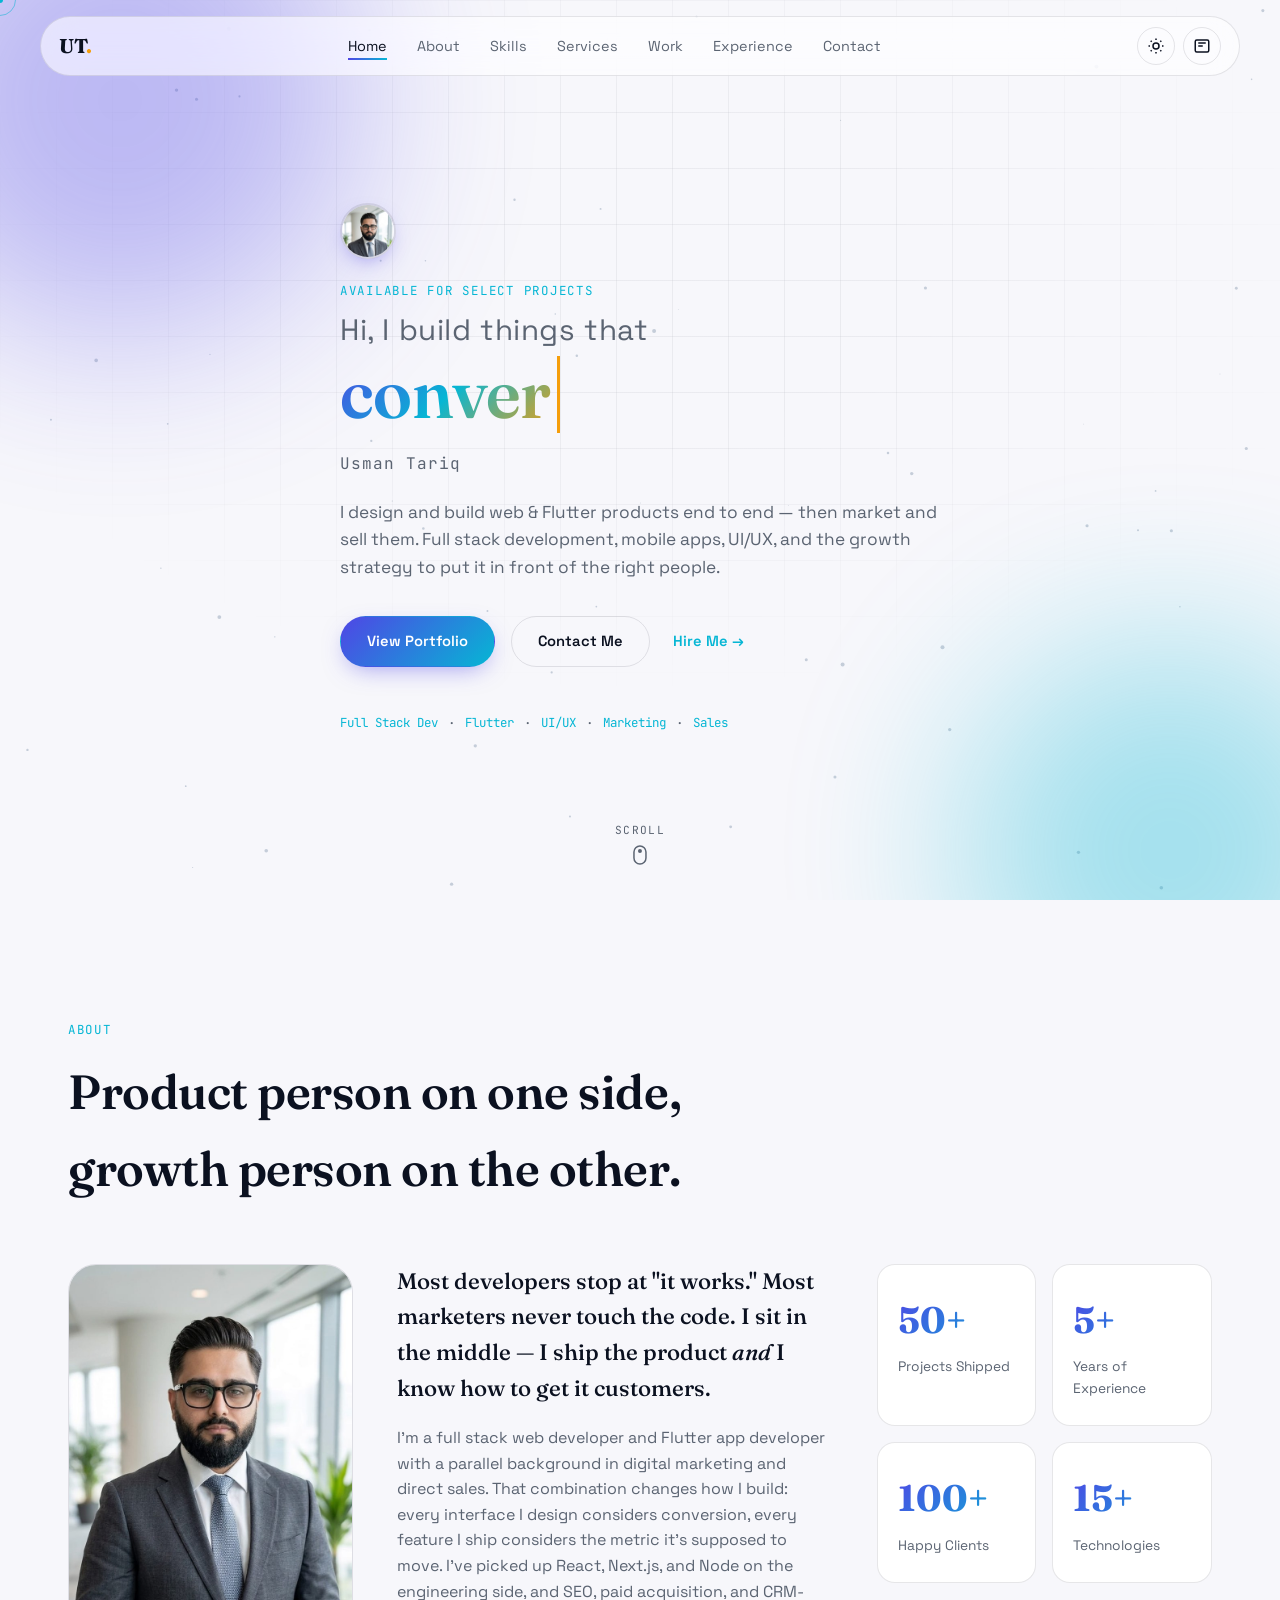
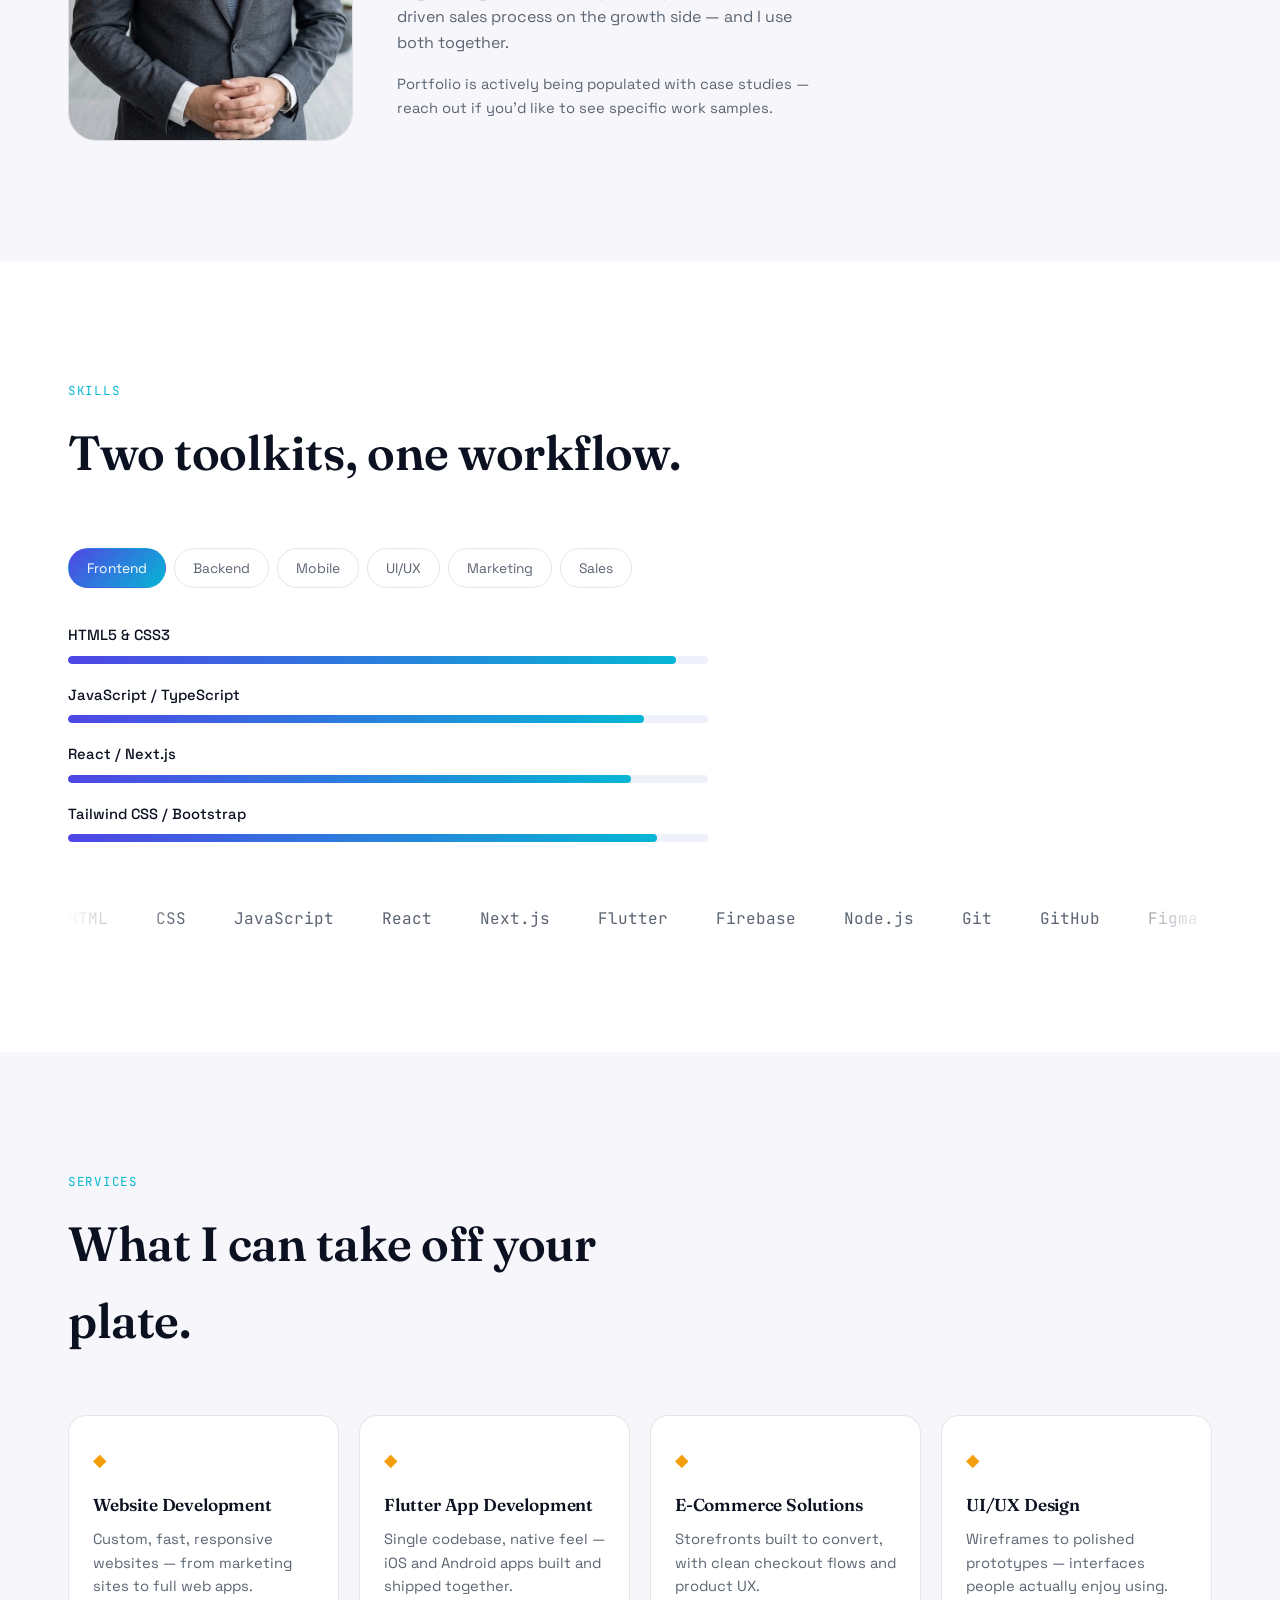
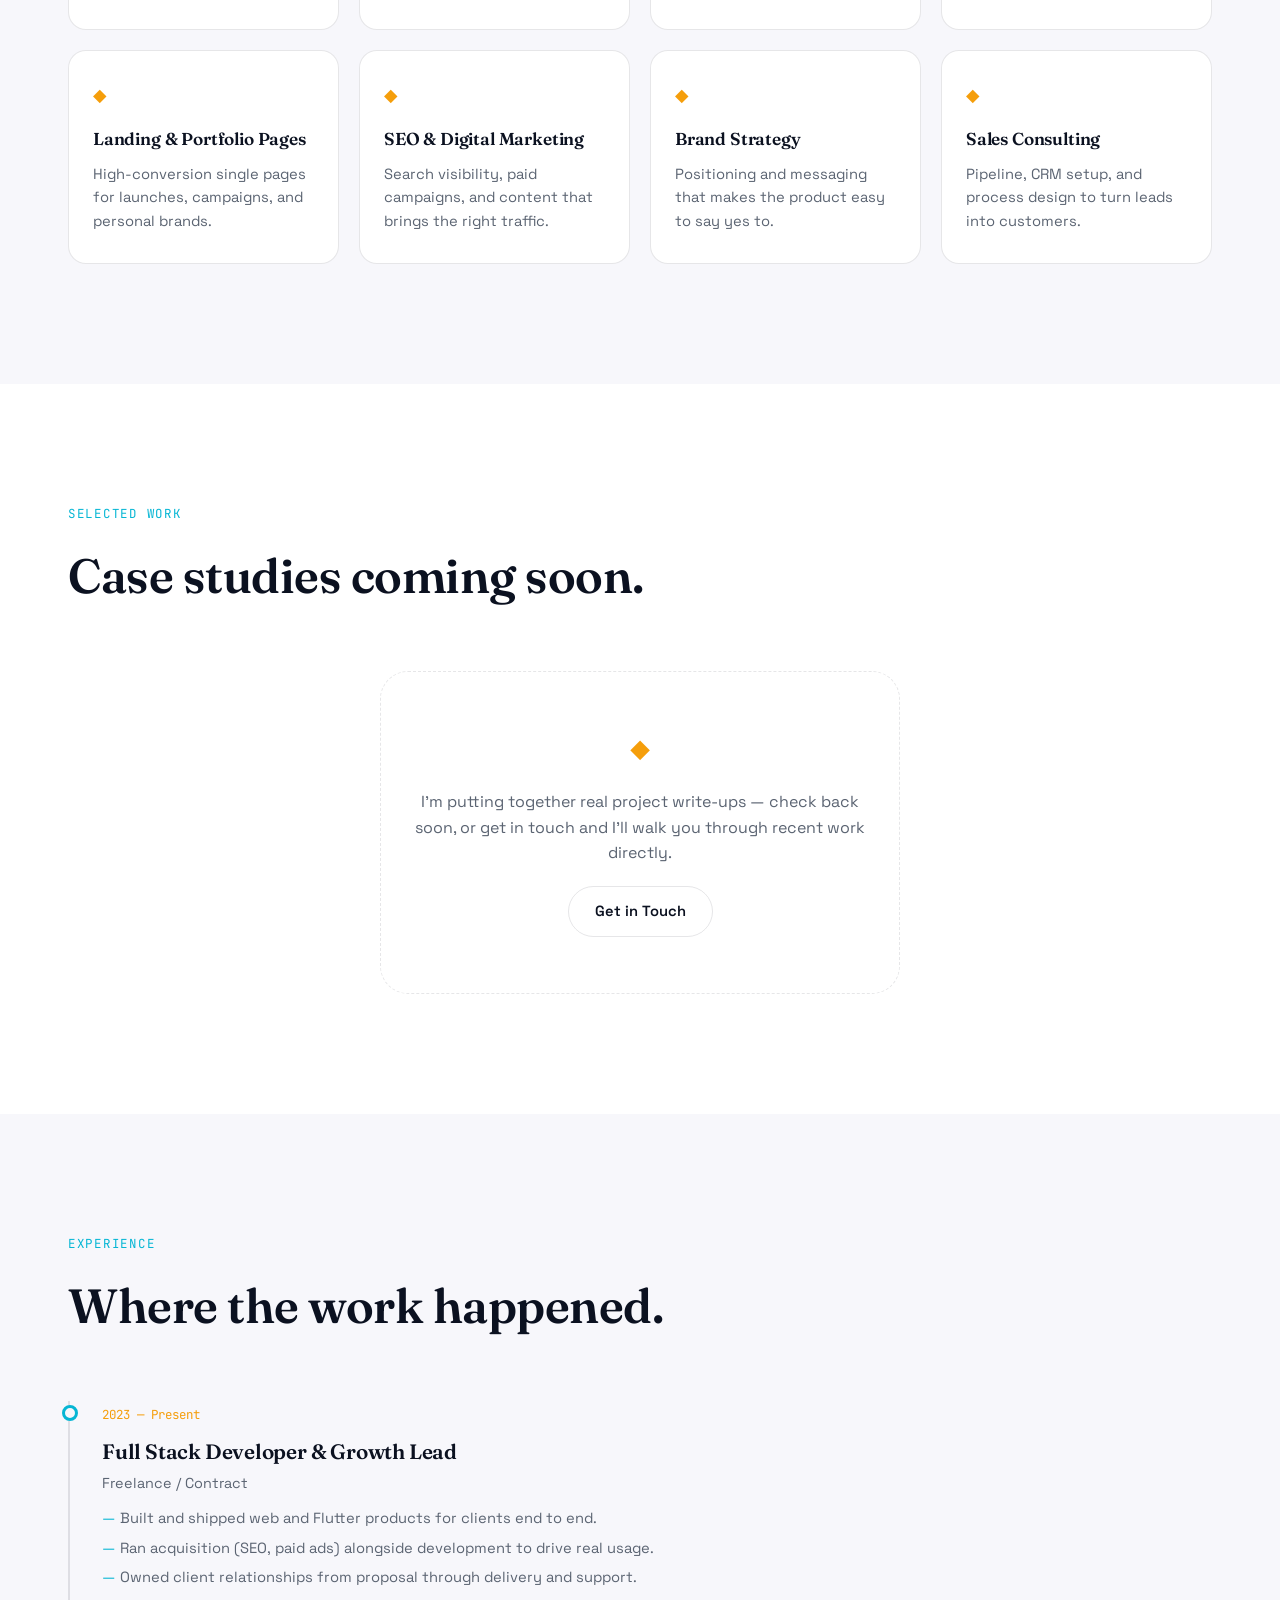
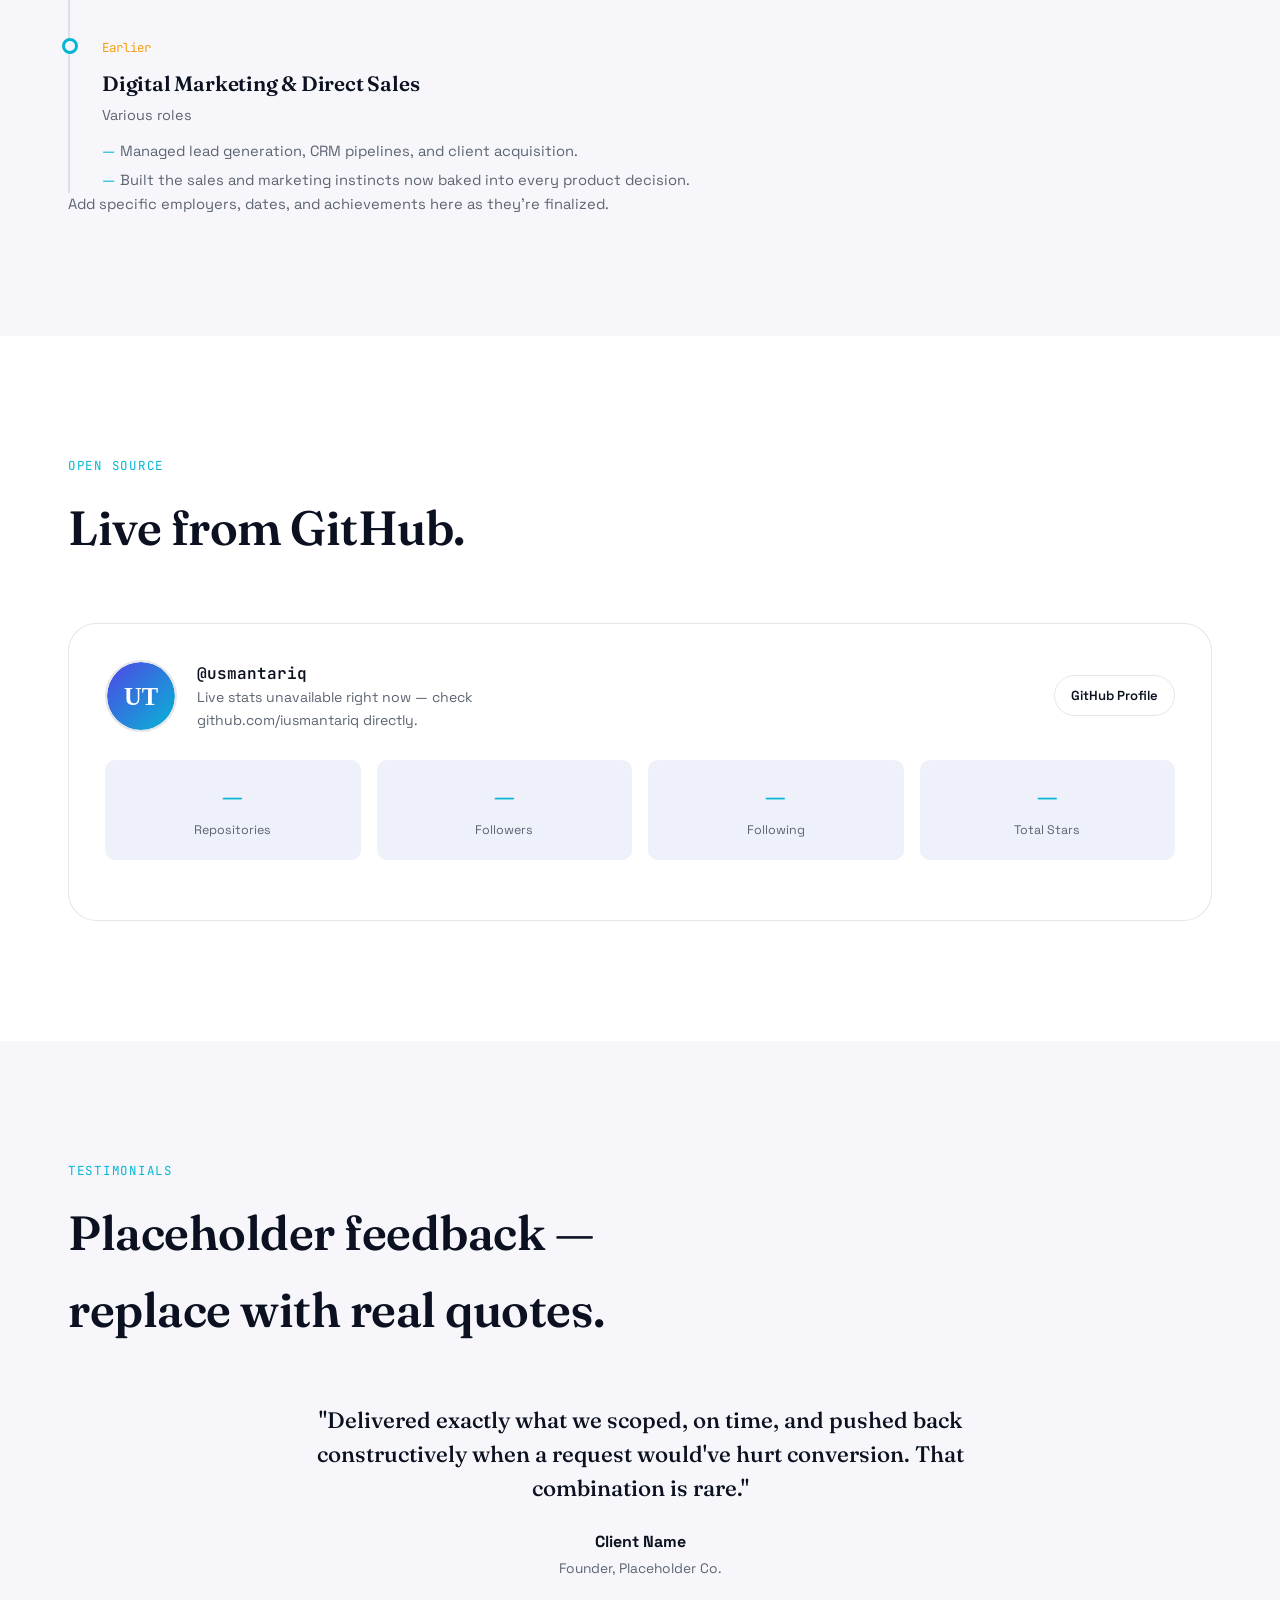
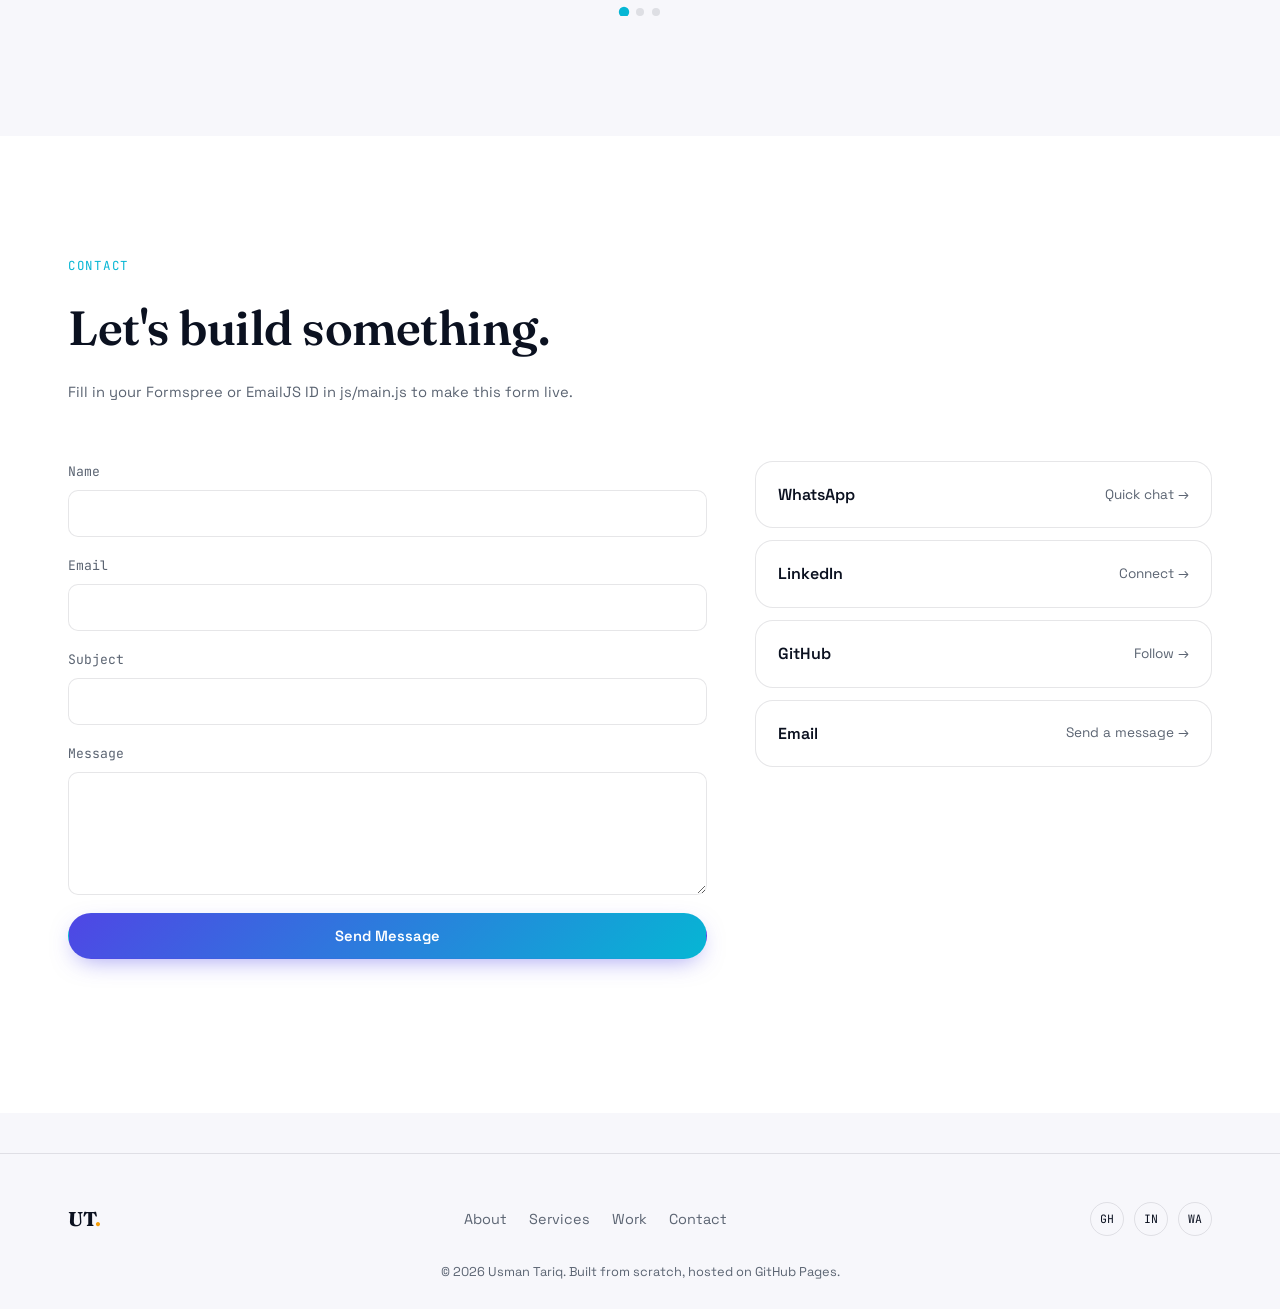
==== commit 114585e7: "Add files via upload" ====
--- a/index.html
+++ b/index.html
@@ -120,7 +120,7 @@
         <div class="hero-avatar reveal">
           <img src="images/profile-square.jpg" alt="Usman Tariq" width="56" height="56" />
         </div>
-        <p class="eyebrow reveal">Based in Oman · Available for select projects</p>
+        <p class="eyebrow reveal">Available for select projects</p>
 
         <h1 class="hero-title reveal">
           <span class="hero-hi">Hi, I build things that</span>
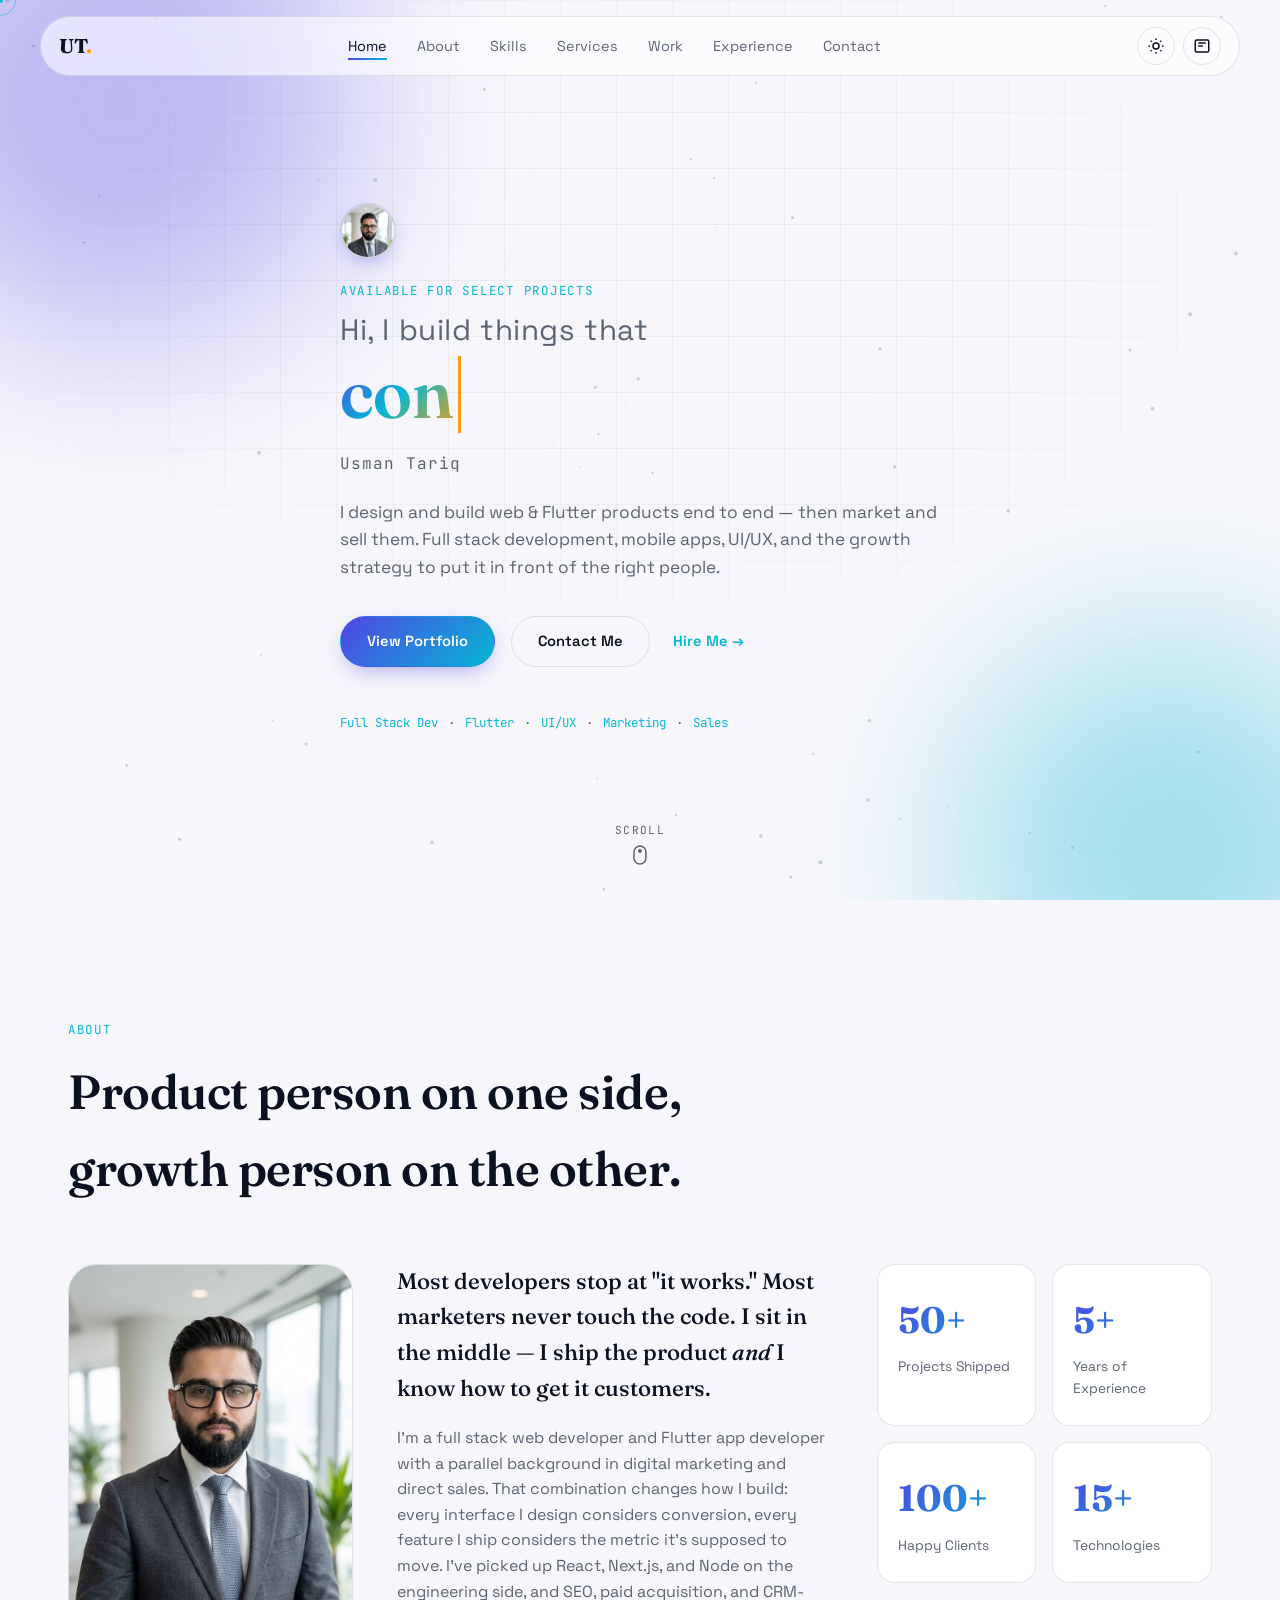
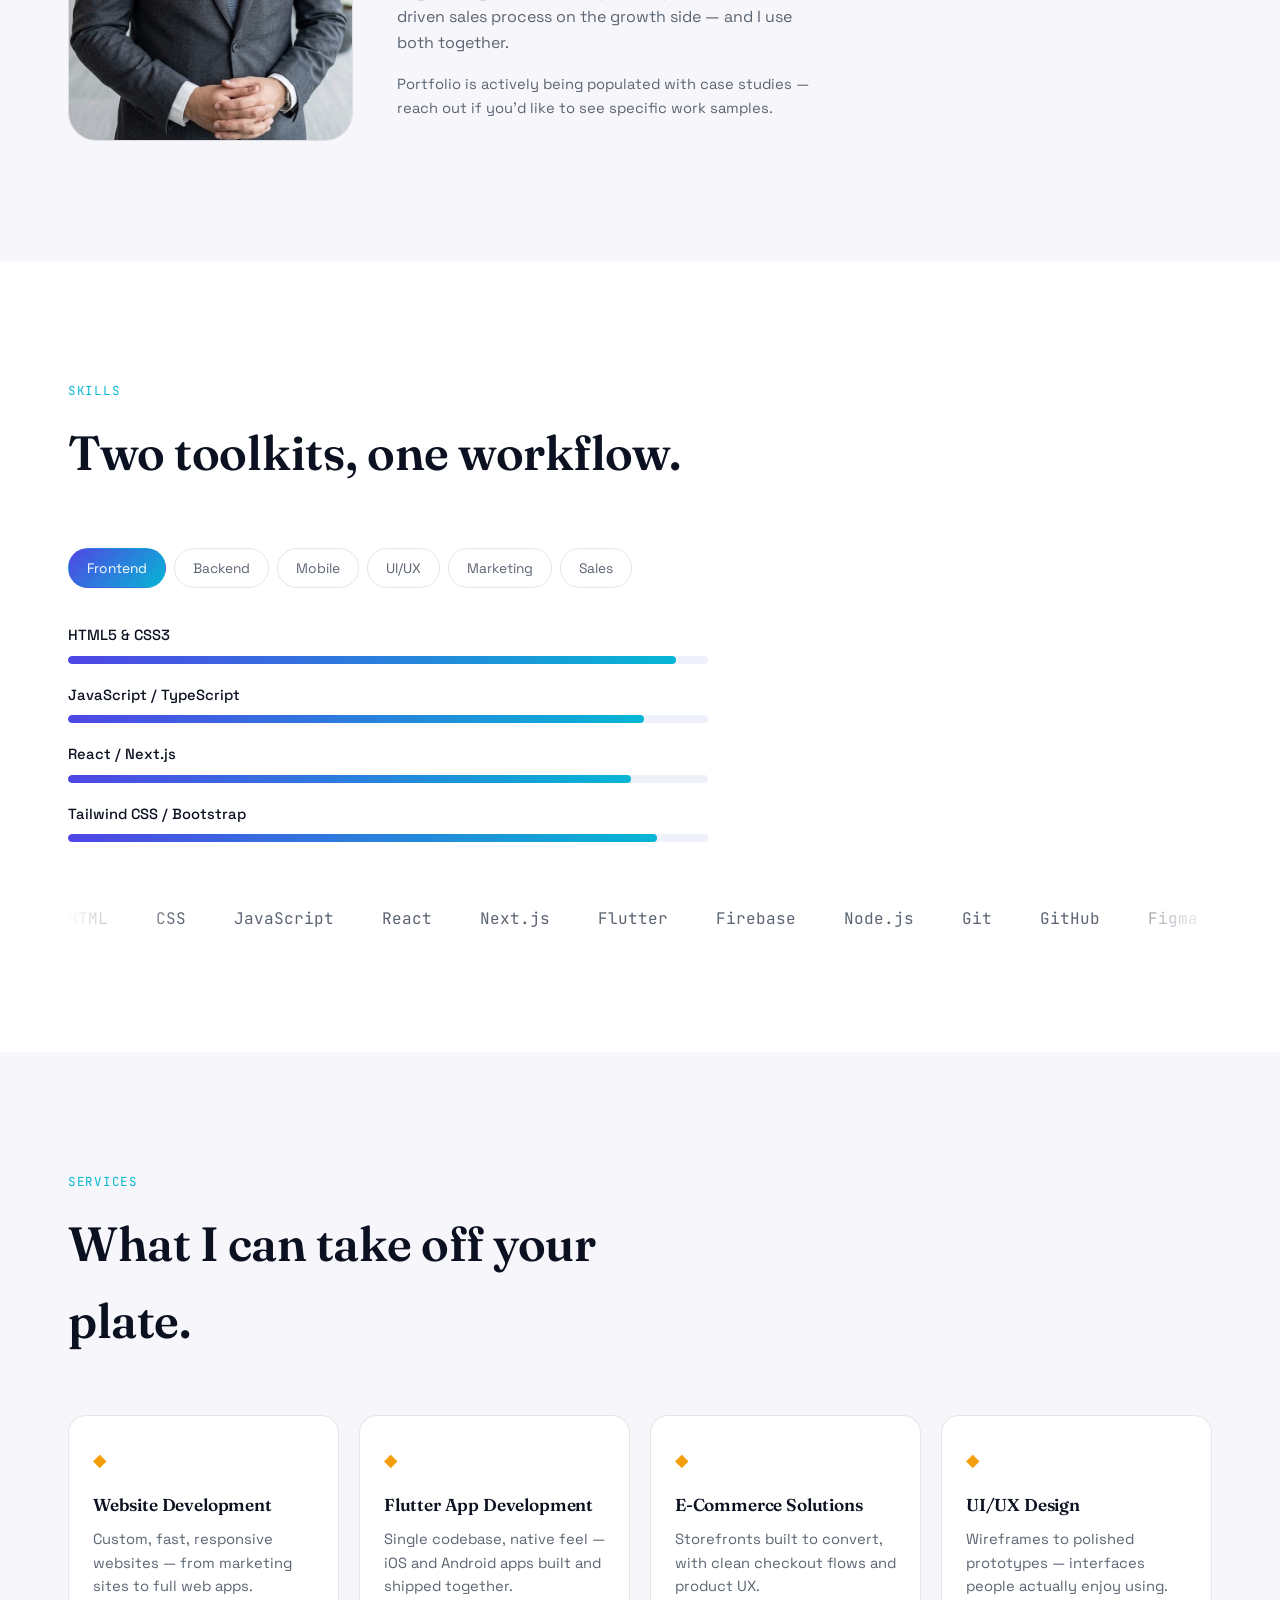
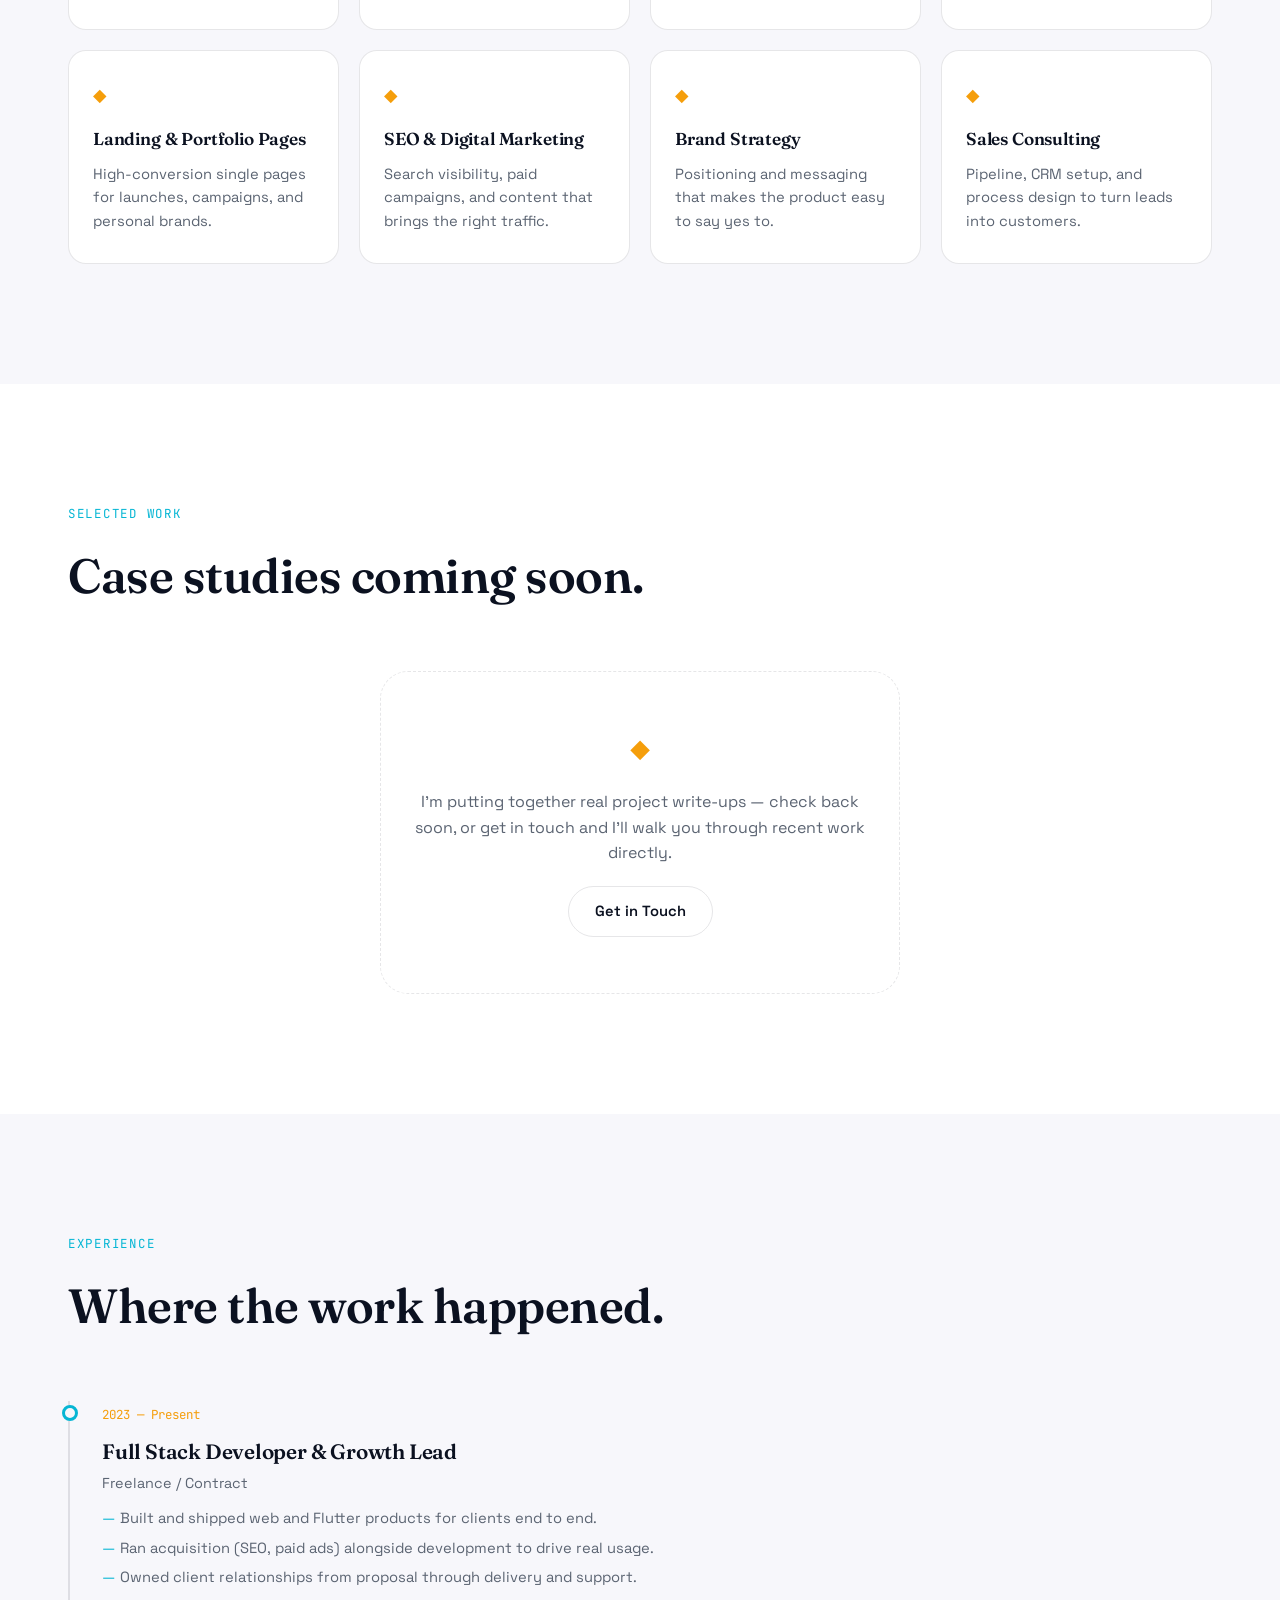
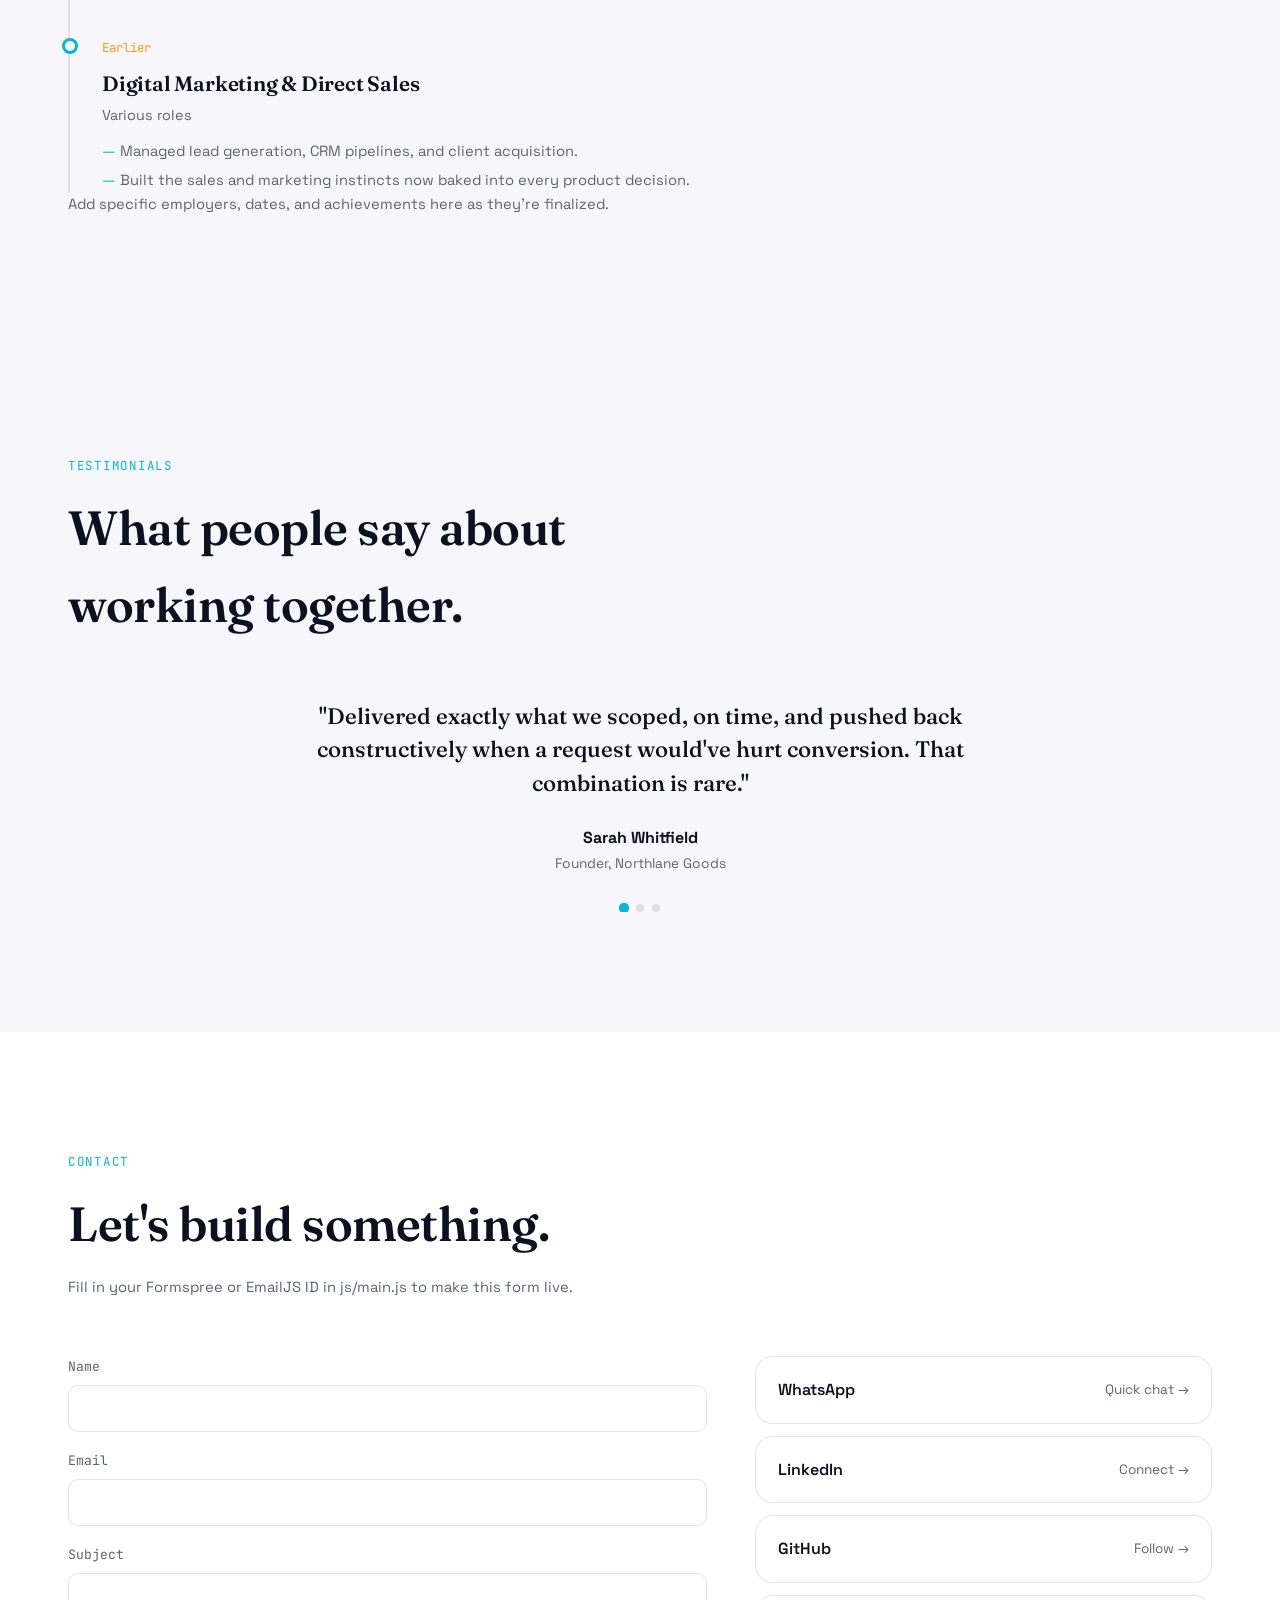
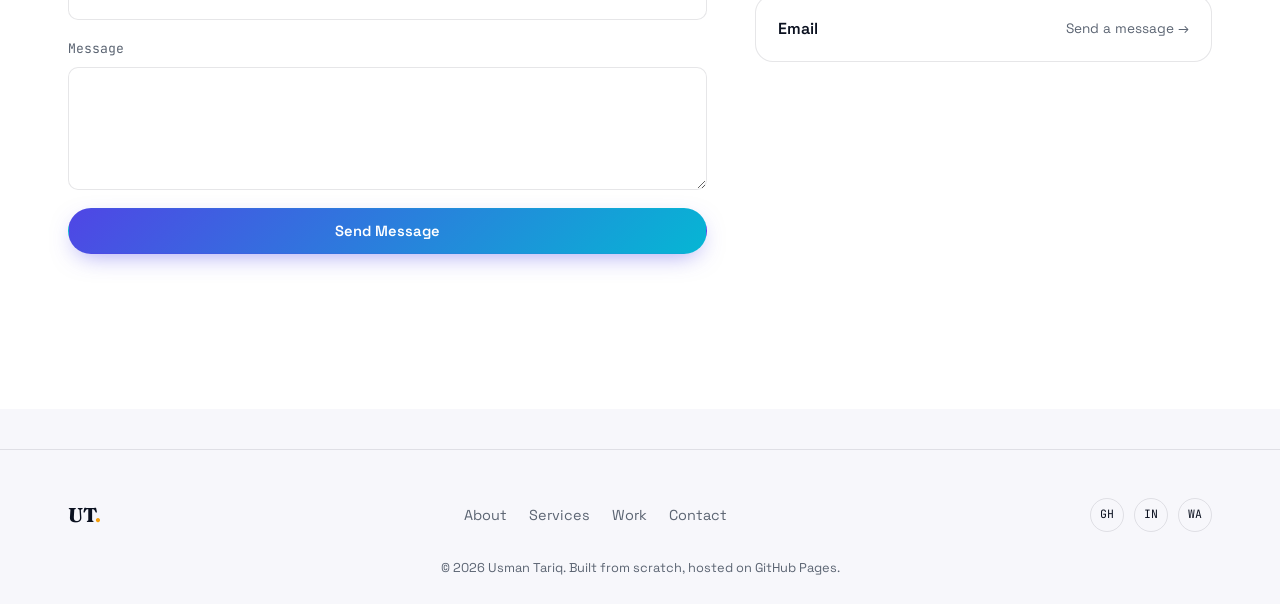
==== commit 2ae49419: "Add files via upload" ====
--- a/index.html
+++ b/index.html
@@ -391,55 +391,28 @@
       </div>
     </section>
 
-    <!-- GITHUB STATS -->
-    <section class="section section-alt" id="github">
-      <div class="container">
-        <div class="section-head reveal">
-          <p class="eyebrow">Open Source</p>
-          <h2>Live from GitHub.</h2>
-        </div>
-
-        <div class="github-card reveal" id="githubCard">
-          <div class="gh-user">
-            <img id="ghAvatar" src="images/avatar-placeholder.svg" alt="Usman Tariq's GitHub avatar" width="72" height="72" />
-            <div>
-              <p class="gh-name" id="ghName">@usmantariq</p>
-              <p class="gh-bio" id="ghBio">GitHub stats load automatically once this repo is live under this username.</p>
-            </div>
-            <a href="https://github.com/iusmantariq" target="_blank" rel="noopener" class="btn btn-outline btn-sm">GitHub Profile</a>
-          </div>
-          <div class="gh-stats" id="ghStats">
-            <div class="gh-stat"><span id="ghRepos">—</span><label>Repositories</label></div>
-            <div class="gh-stat"><span id="ghFollowers">—</span><label>Followers</label></div>
-            <div class="gh-stat"><span id="ghFollowing">—</span><label>Following</label></div>
-            <div class="gh-stat"><span id="ghStars">—</span><label>Total Stars</label></div>
-          </div>
-          <div class="gh-repos" id="ghRepoList"></div>
-        </div>
-      </div>
-    </section>
 
     <!-- TESTIMONIALS -->
     <section class="section" id="testimonials">
       <div class="container">
         <div class="section-head reveal">
           <p class="eyebrow">Testimonials</p>
-          <h2>Placeholder feedback — replace with real quotes.</h2>
+          <h2>What people say about working together.</h2>
         </div>
 
         <div class="testimonial-slider reveal">
           <div class="testimonial-track" id="testimonialTrack">
             <div class="testimonial-card">
               <p>"Delivered exactly what we scoped, on time, and pushed back constructively when a request would've hurt conversion. That combination is rare."</p>
-              <div class="testimonial-person"><strong>Client Name</strong><span>Founder, Placeholder Co.</span></div>
+              <div class="testimonial-person"><strong>Sarah Whitfield</strong><span>Founder, Northlane Goods</span></div>
             </div>
             <div class="testimonial-card">
               <p>"Understood both the technical build and how to market it afterward. Saved us from hiring two separate people."</p>
-              <div class="testimonial-person"><strong>Client Name</strong><span>Marketing Lead, Placeholder Inc.</span></div>
+              <div class="testimonial-person"><strong>Rami Haddad</strong><span>Marketing Lead, Voss & Co.</span></div>
             </div>
             <div class="testimonial-card">
               <p>"Communicative, organized, and the Flutter app has had zero critical issues since launch."</p>
-              <div class="testimonial-person"><strong>Client Name</strong><span>Product Owner, Placeholder Ltd.</span></div>
+              <div class="testimonial-person"><strong>Priya Nair</strong><span>Product Owner, Fernbridge Labs</span></div>
             </div>
           </div>
           <div class="testimonial-dots" id="testimonialDots"></div>
--- a/css/style.css
+++ b/css/style.css
@@ -420,32 +420,6 @@
 .timeline-content li::before{content:"—";position:absolute;left:0;color:var(--secondary);}
 
 /* =========================================================
-   GitHub card
-   ========================================================= */
-.github-card{
-  background:var(--surface);border:1px solid var(--border);border-radius:var(--radius-lg);padding:36px;
-}
-.gh-user{display:flex;align-items:center;gap:20px;flex-wrap:wrap;margin-bottom:28px;}
-.gh-user img{border-radius:50%;border:2px solid var(--border);}
-.gh-name{font-weight:600;font-family:var(--font-mono);}
-.gh-bio{color:var(--muted);font-size:0.88rem;max-width:420px;}
-.gh-user .btn{margin-left:auto;}
-.gh-stats{display:grid;grid-template-columns:repeat(4,1fr);gap:16px;margin-bottom:24px;}
-.gh-stat{
-  text-align:center;padding:18px 10px;border-radius:var(--radius-sm);background:var(--surface-2);
-}
-.gh-stat span{display:block;font-family:var(--font-display);font-size:1.5rem;font-weight:700;color:var(--secondary);}
-.gh-stat label{font-size:0.78rem;color:var(--muted);}
-.gh-repos{display:grid;grid-template-columns:repeat(3,1fr);gap:14px;}
-.gh-repo{
-  padding:16px;border-radius:var(--radius-sm);border:1px solid var(--border);
-  font-size:0.85rem;transition:border-color .25s ease;
-}
-.gh-repo:hover{border-color:var(--secondary);}
-.gh-repo strong{display:block;margin-bottom:6px;font-family:var(--font-mono);}
-.gh-repo p{color:var(--muted);font-size:0.8rem;}
-
-/* =========================================================
    Testimonials
    ========================================================= */
 .testimonial-slider{max-width:720px;margin:0 auto;text-align:center;overflow:hidden;}
@@ -541,7 +515,6 @@
 @media (max-width:1080px){
   .services-grid{grid-template-columns:repeat(2,1fr);}
   .project-grid{grid-template-columns:repeat(2,1fr);}
-  .gh-repos{grid-template-columns:repeat(2,1fr);}
 }
 
 @media (max-width:1080px){
@@ -561,8 +534,6 @@
   .section{padding:80px 0;}
   .services-grid,.project-grid{grid-template-columns:1fr;}
   .about-stats{grid-template-columns:1fr 1fr;}
-  .gh-repos{grid-template-columns:1fr;}
-  .gh-stats{grid-template-columns:repeat(2,1fr);}
   .hero-cta{flex-direction:column;align-items:flex-start;}
   .footer-inner{flex-direction:column;text-align:center;}
 }
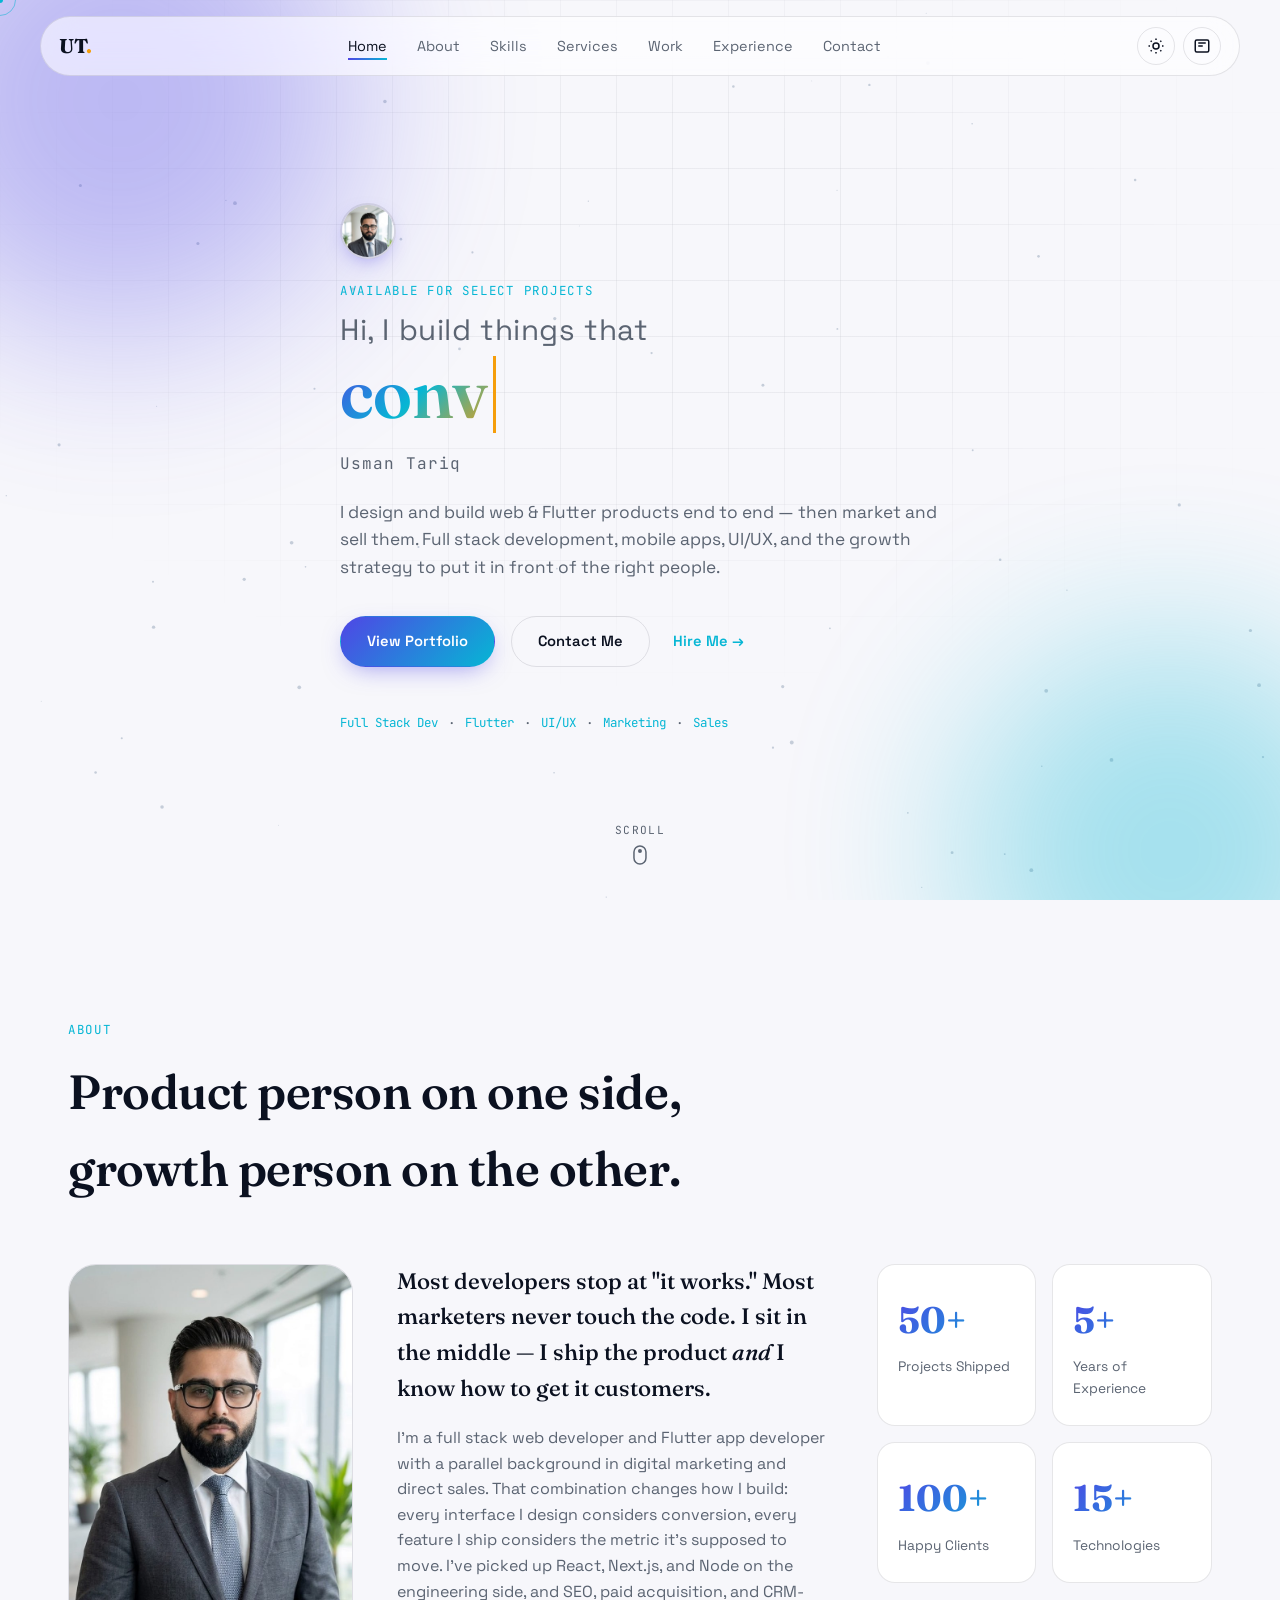
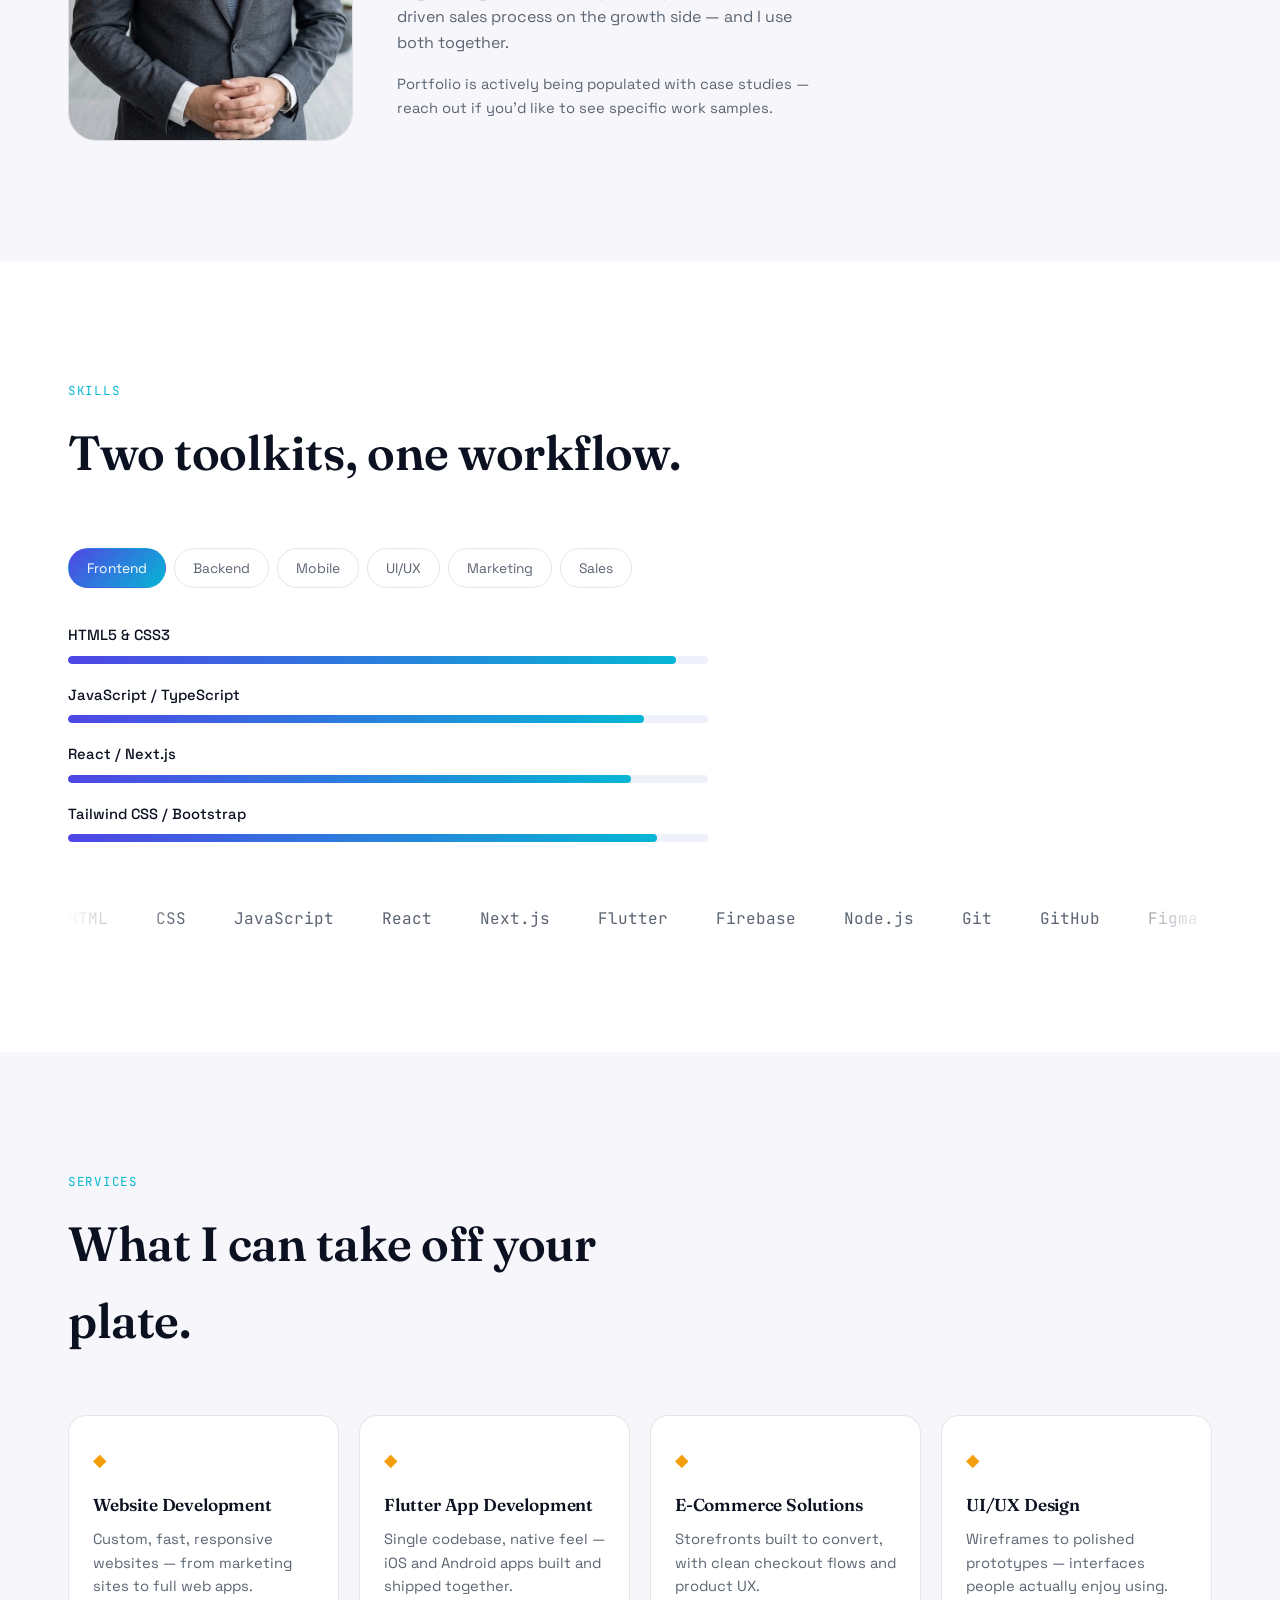
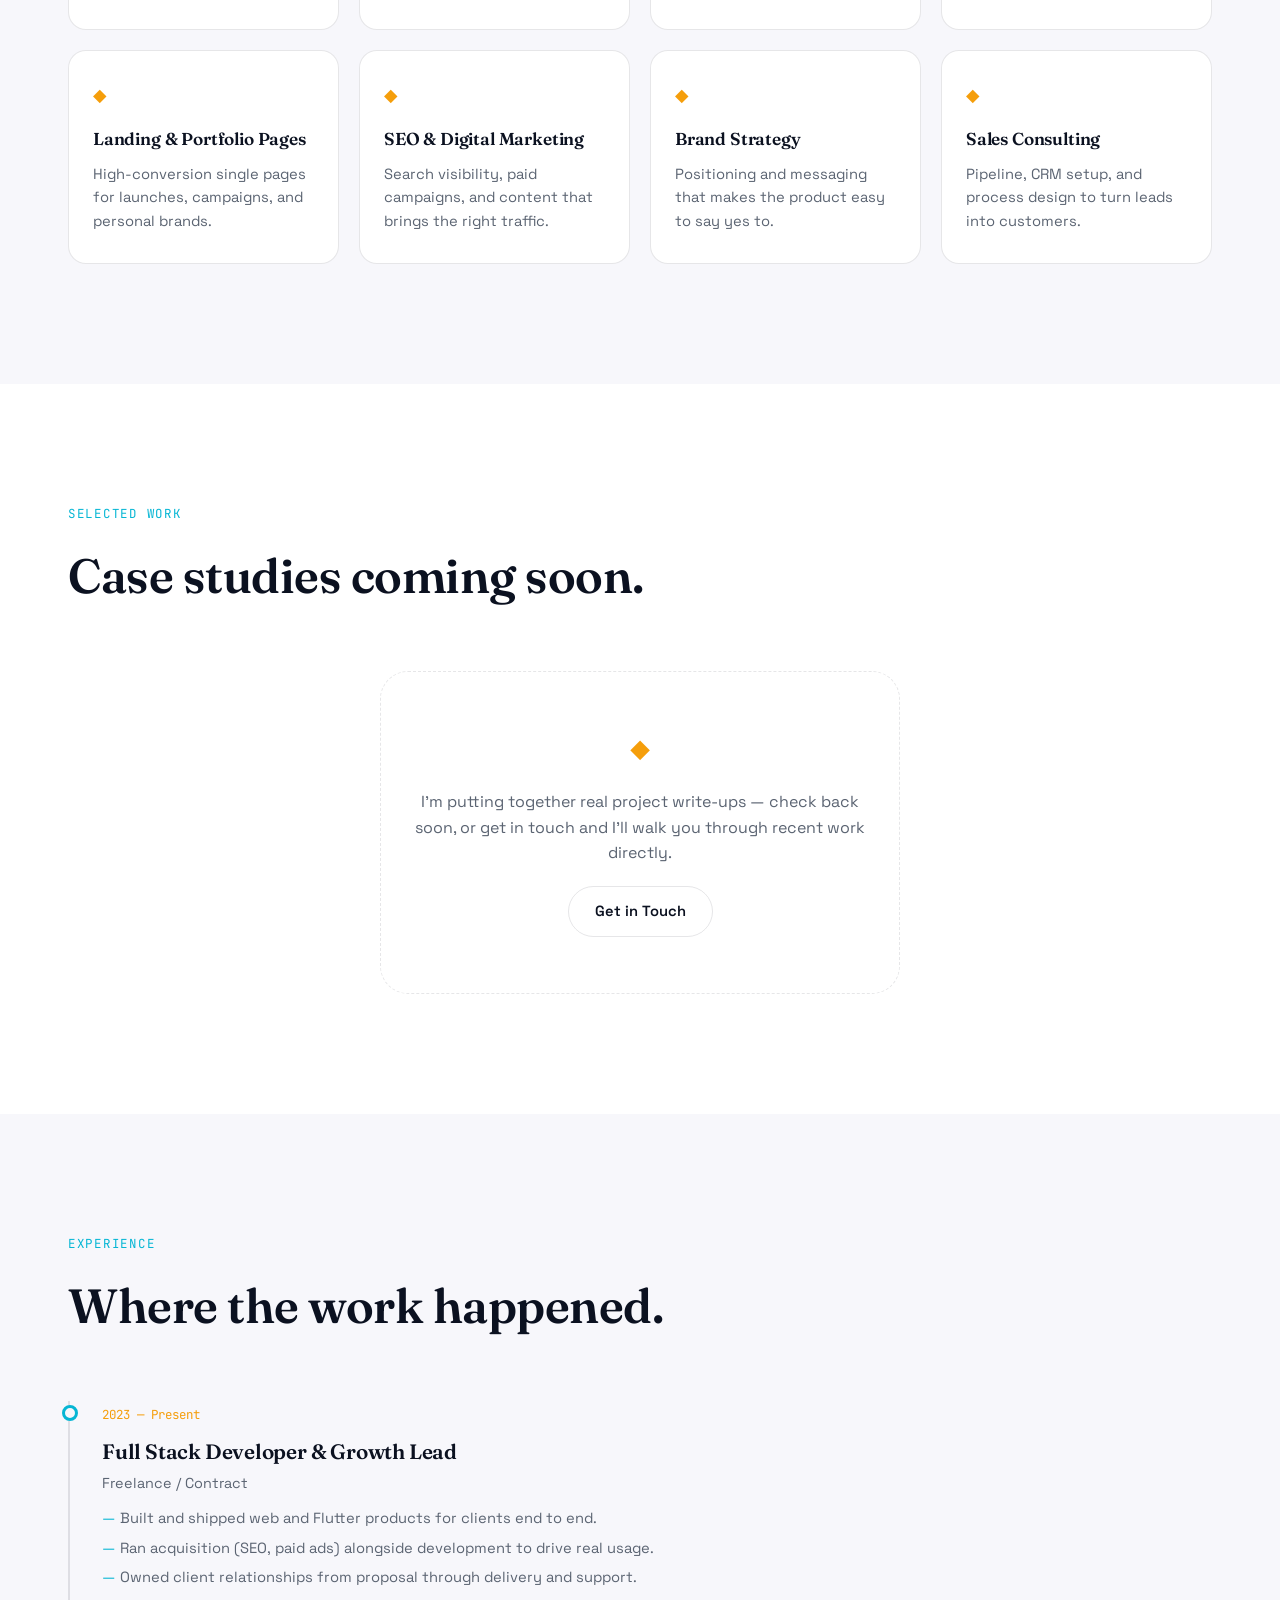
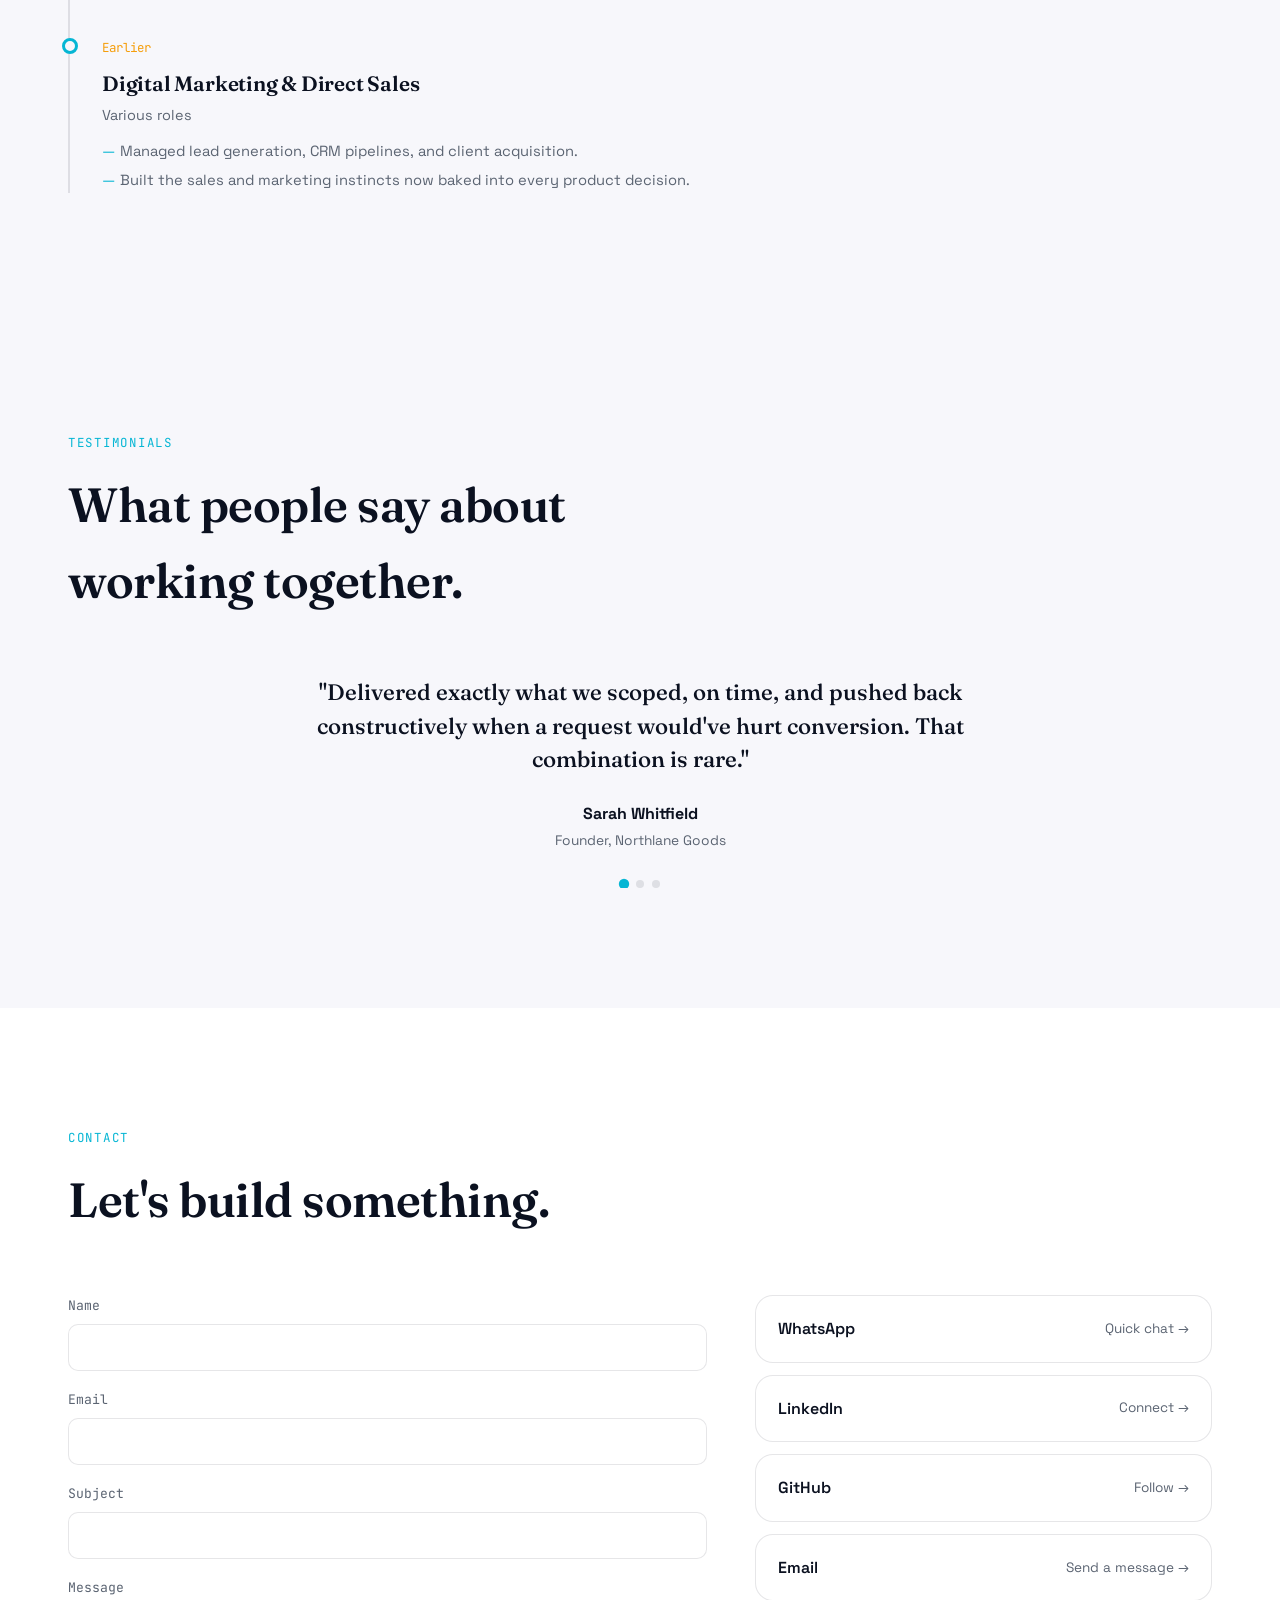
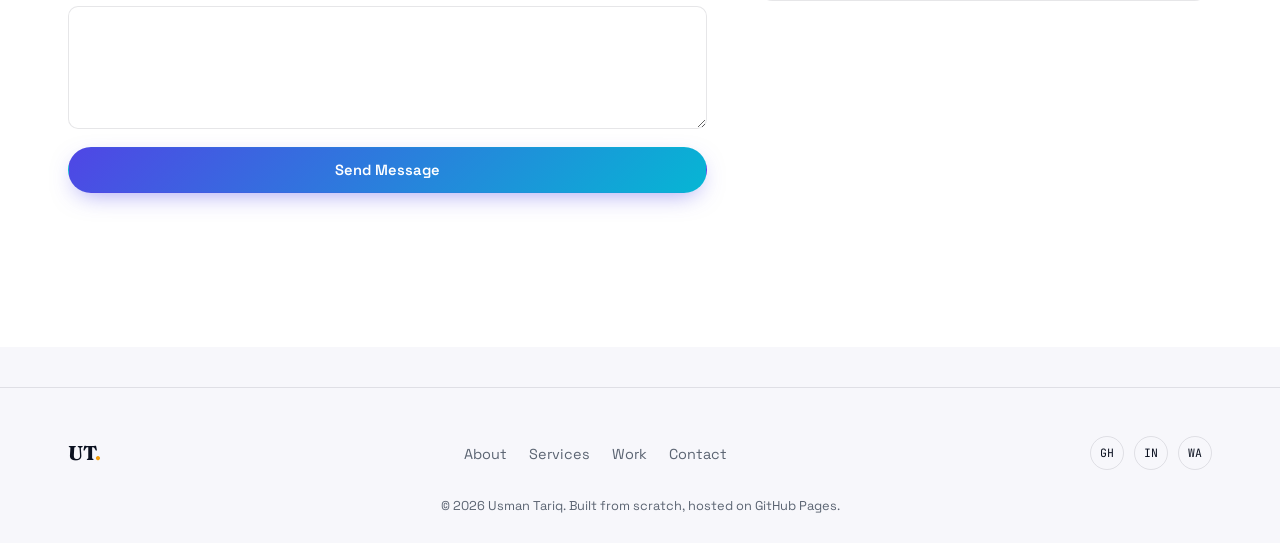
==== commit 6e7d52e2: "Add files via upload" ====
--- a/index.html
+++ b/index.html
@@ -387,7 +387,6 @@
             </div>
           </div>
         </div>
-        <p class="section-note reveal">Add specific employers, dates, and achievements here as they're finalized.</p>
       </div>
     </section>
 
@@ -426,7 +425,6 @@
         <div class="section-head reveal">
           <p class="eyebrow">Contact</p>
           <h2>Let's build something.</h2>
-          <p class="section-note">Fill in your Formspree or EmailJS ID in js/main.js to make this form live.</p>
         </div>
 
         <div class="contact-grid">
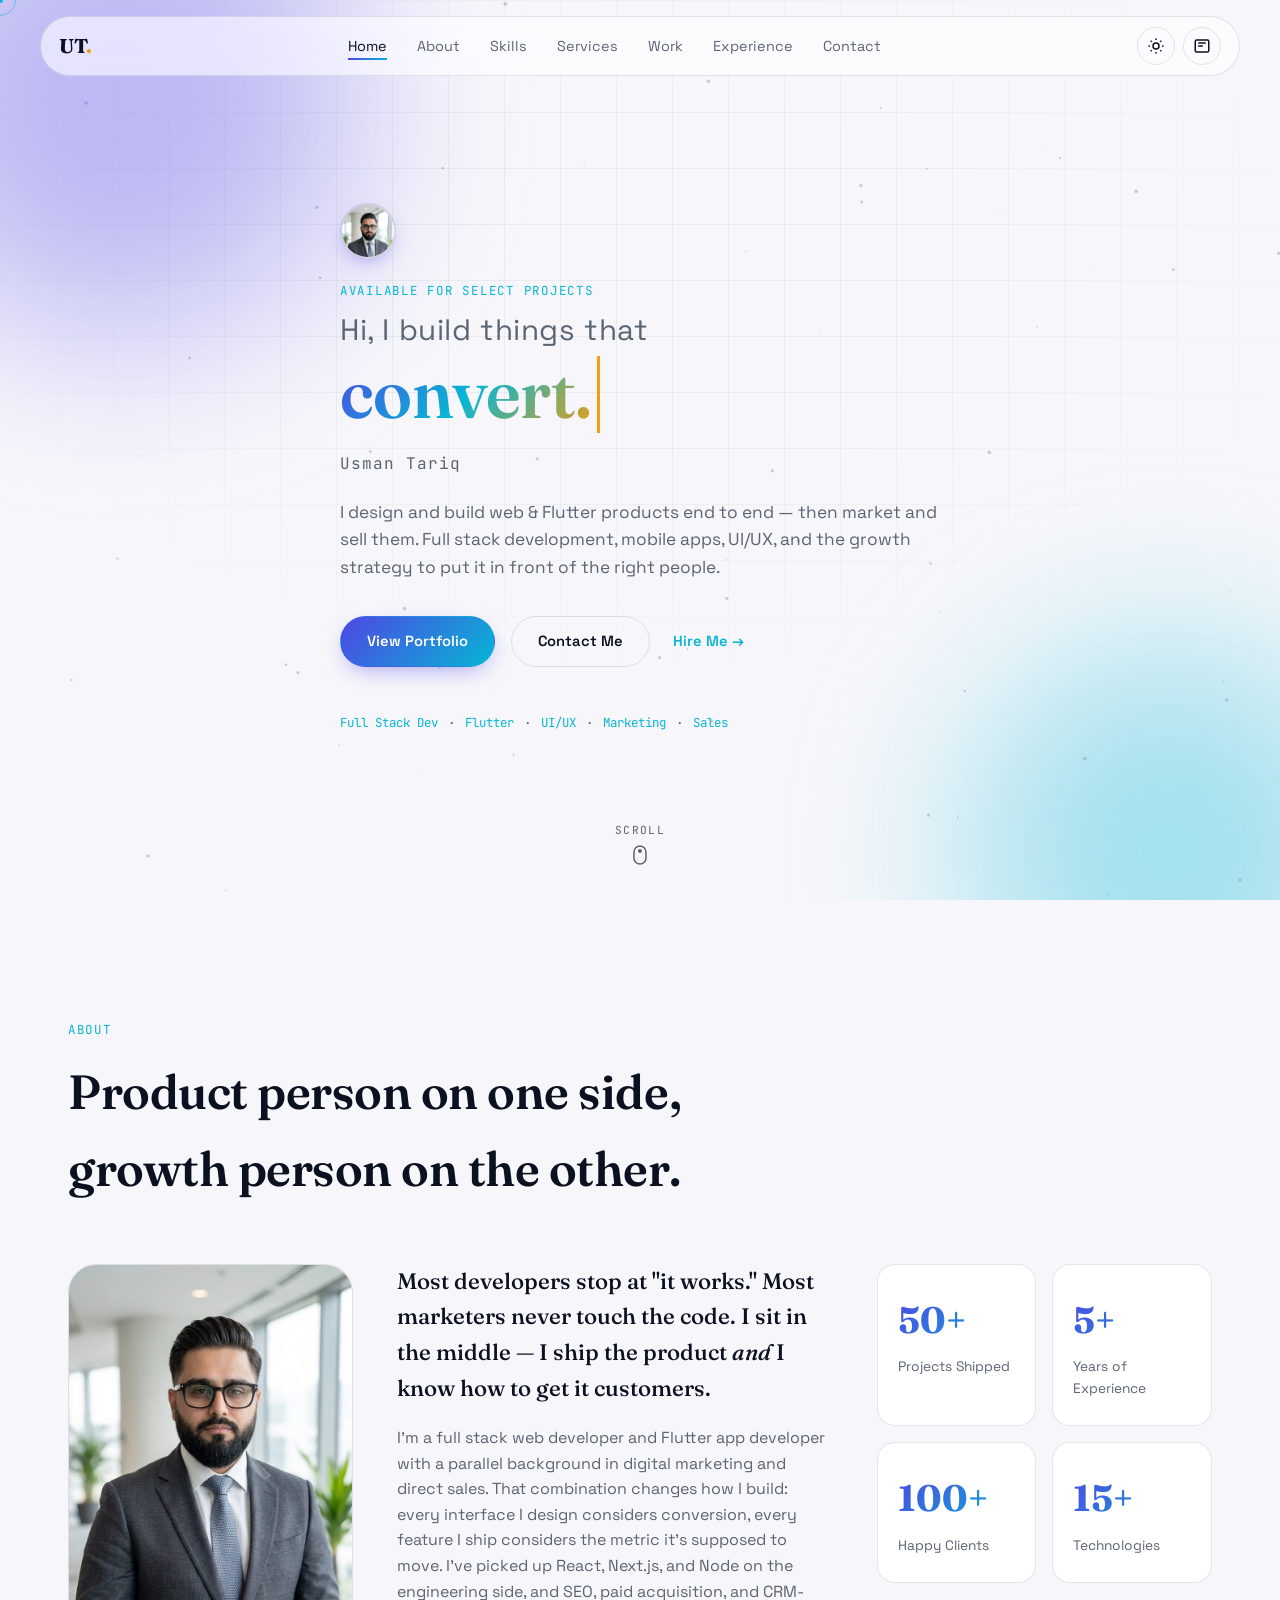
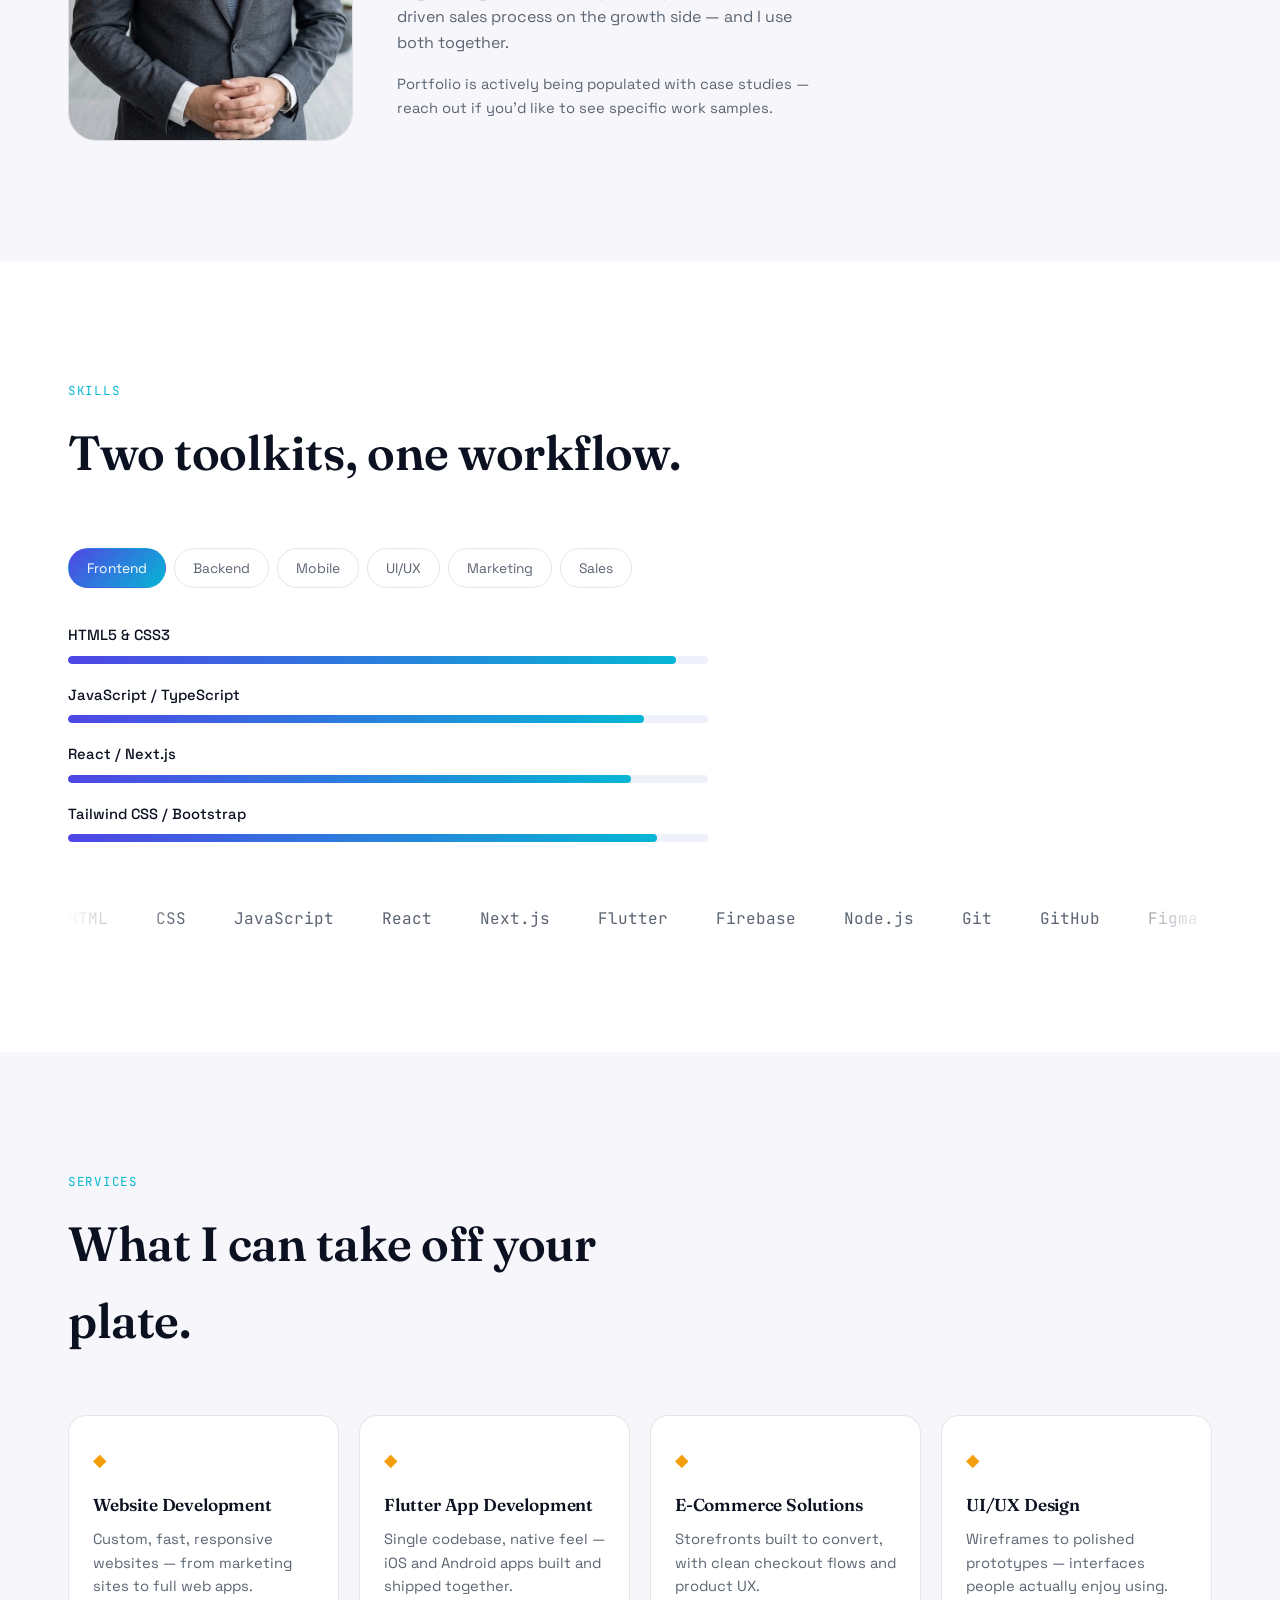
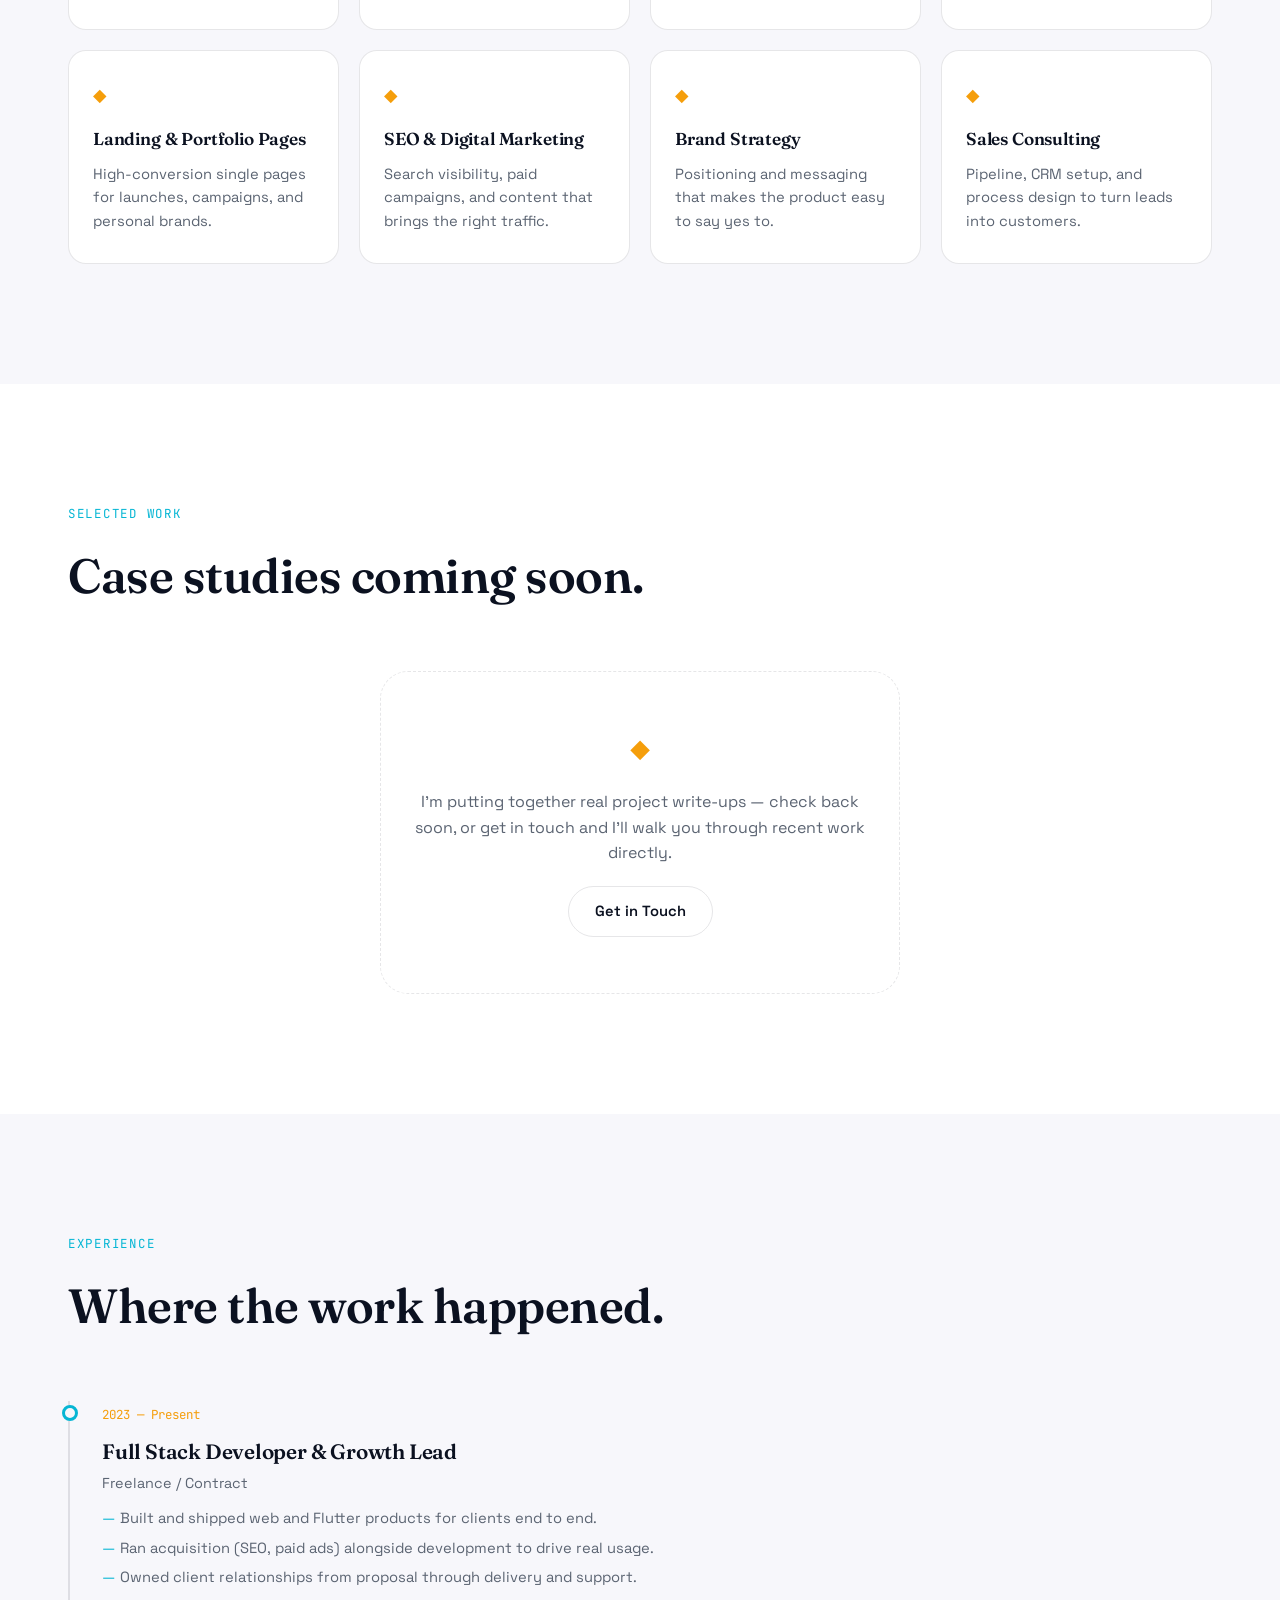
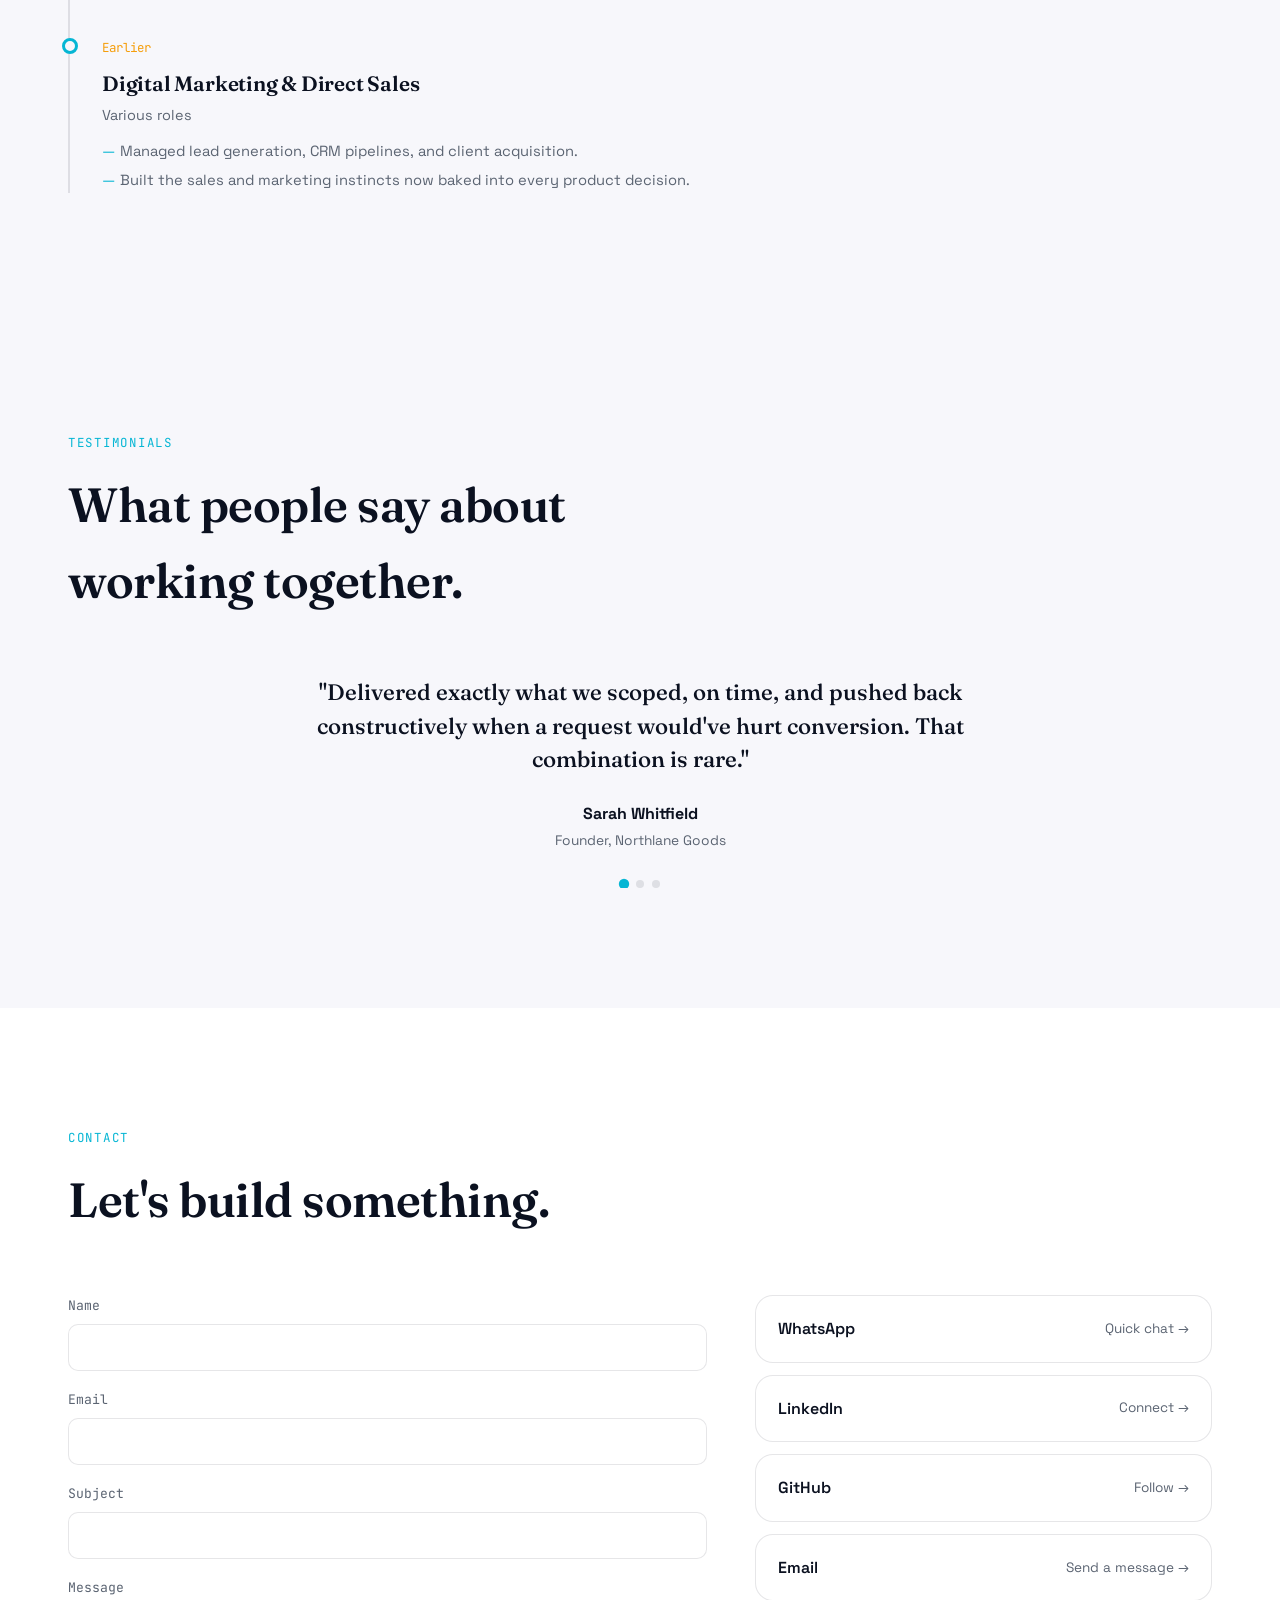
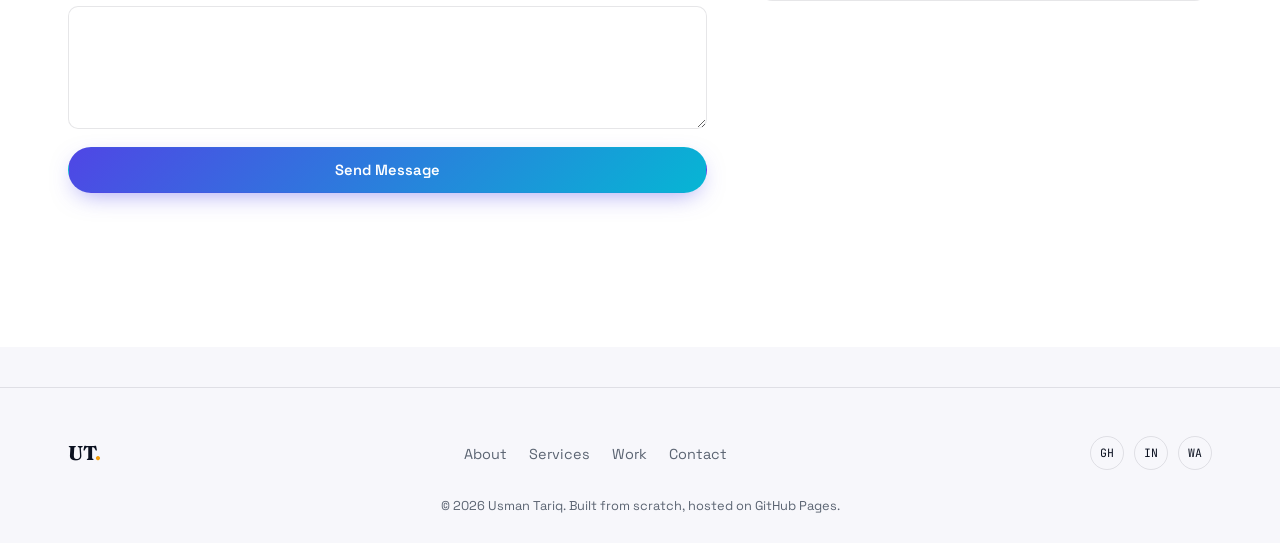
==== commit e2255d15: "Add files via upload" ====
--- a/index.html
+++ b/index.html
@@ -21,7 +21,9 @@
   <meta name="twitter:image" content="images/og-cover.svg" />
 
   <link rel="canonical" href="https://iusmantariq.github.io/" />
-  <link rel="icon" type="image/svg+xml" href="favicon.ico" />
+  <link rel="icon" type="image/png" sizes="32x32" href="images/favicon-32.png" />
+  <link rel="icon" type="image/png" sizes="16x16" href="images/favicon-16.png" />
+  <link rel="apple-touch-icon" sizes="180x180" href="images/favicon-180.png" />
 
   <link rel="preconnect" href="https://fonts.googleapis.com" />
   <link rel="preconnect" href="https://fonts.gstatic.com" crossorigin />
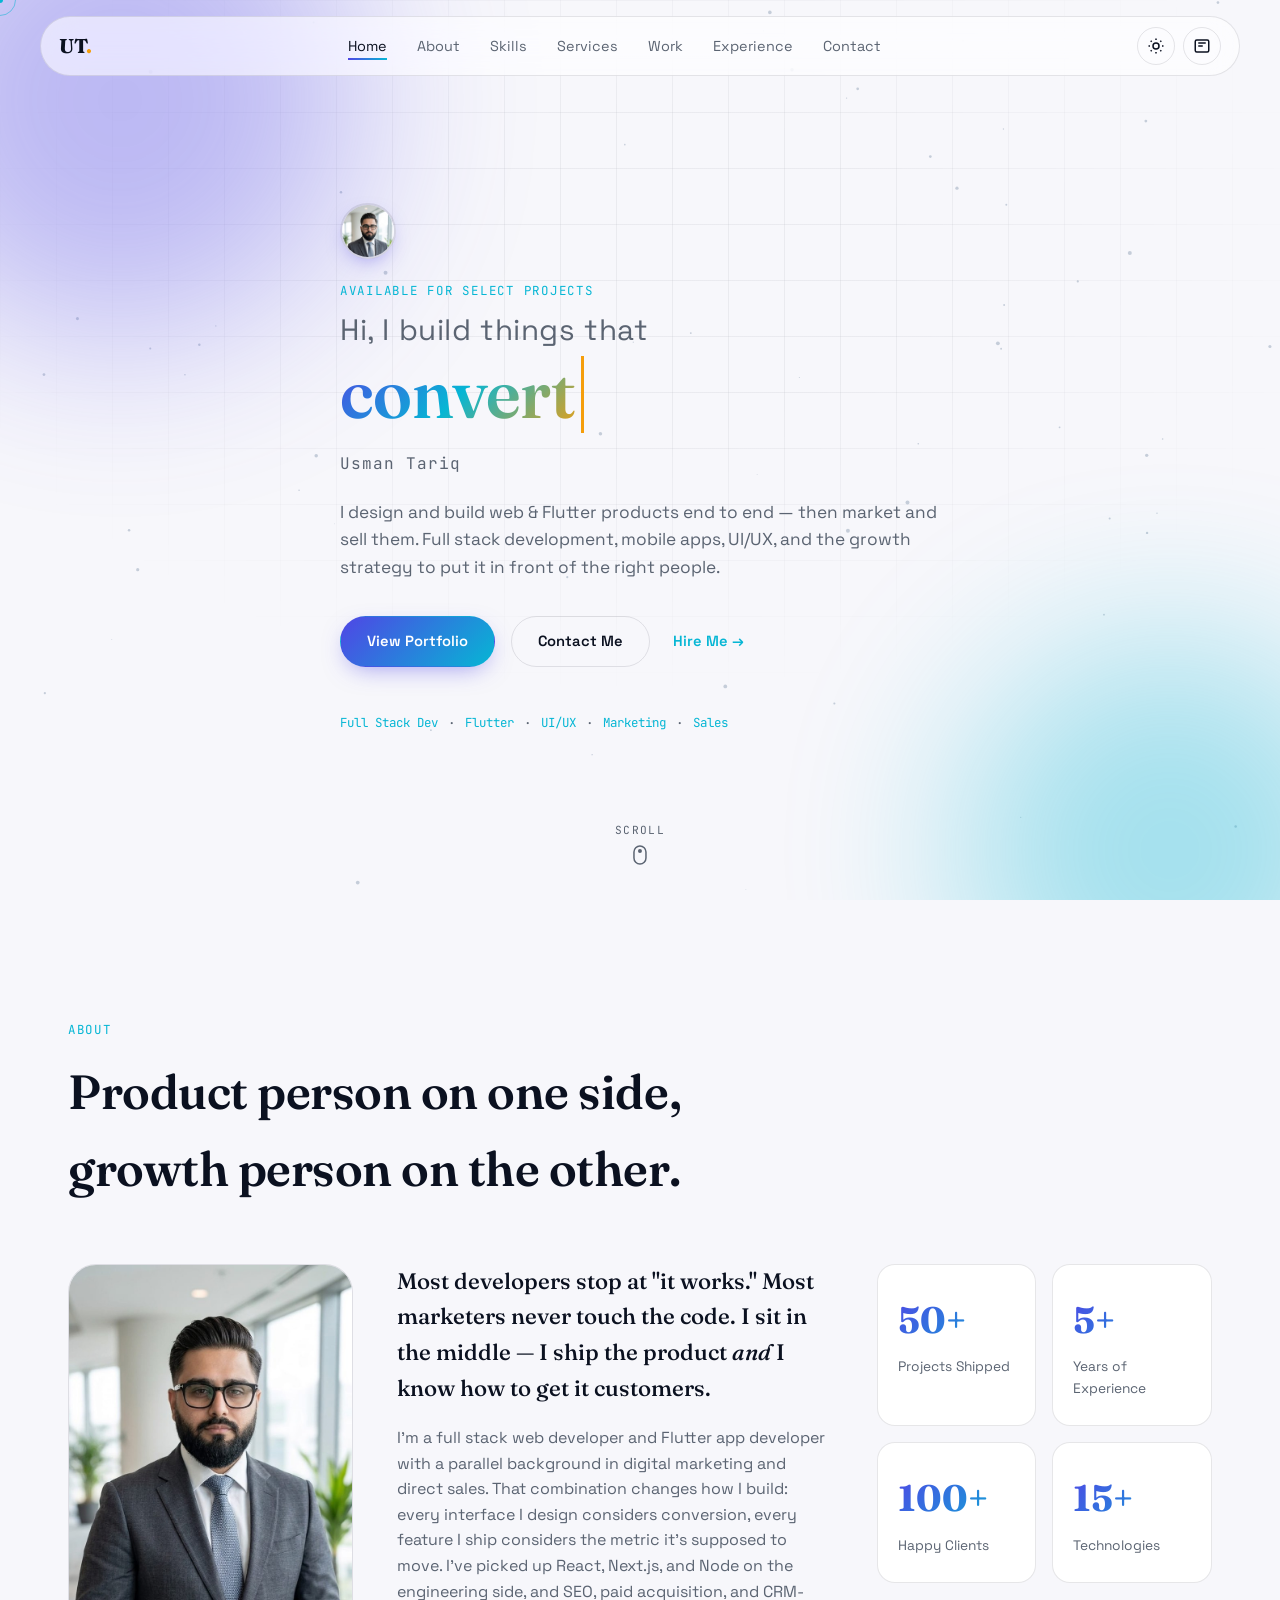
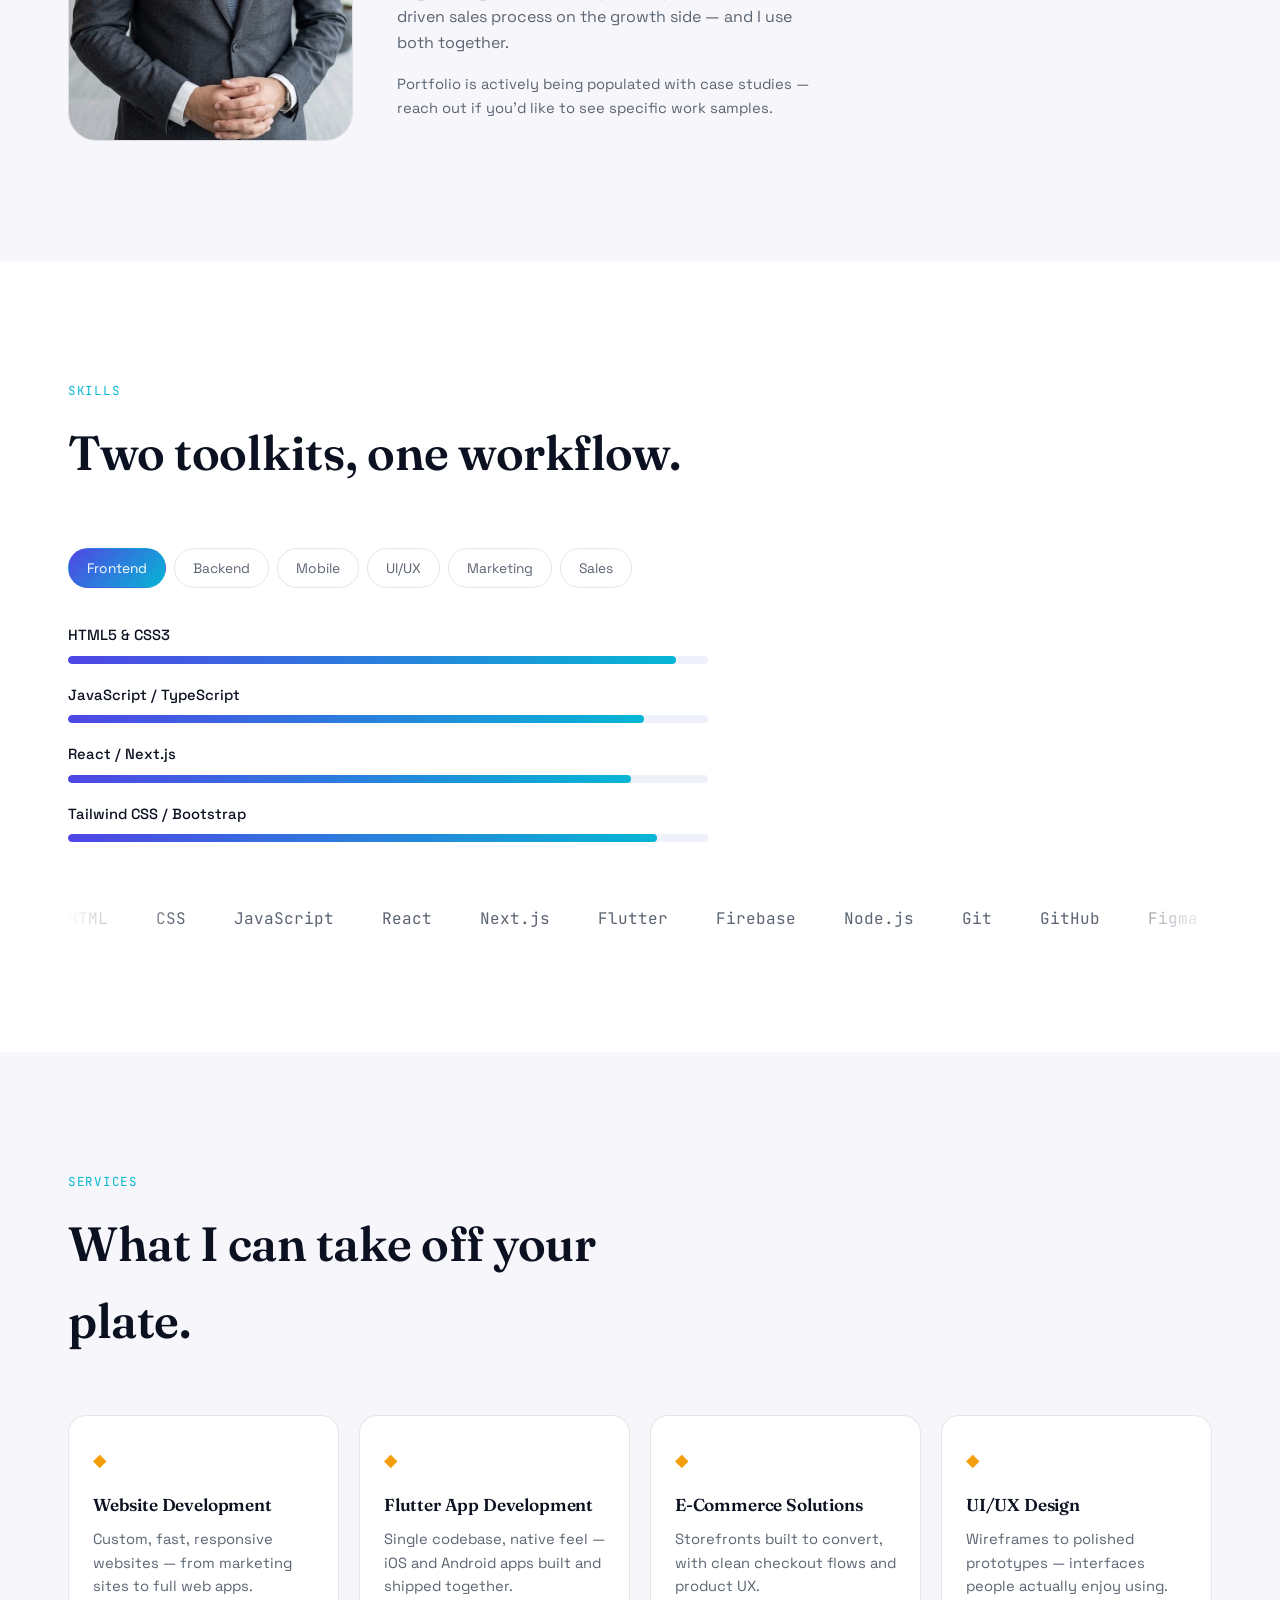
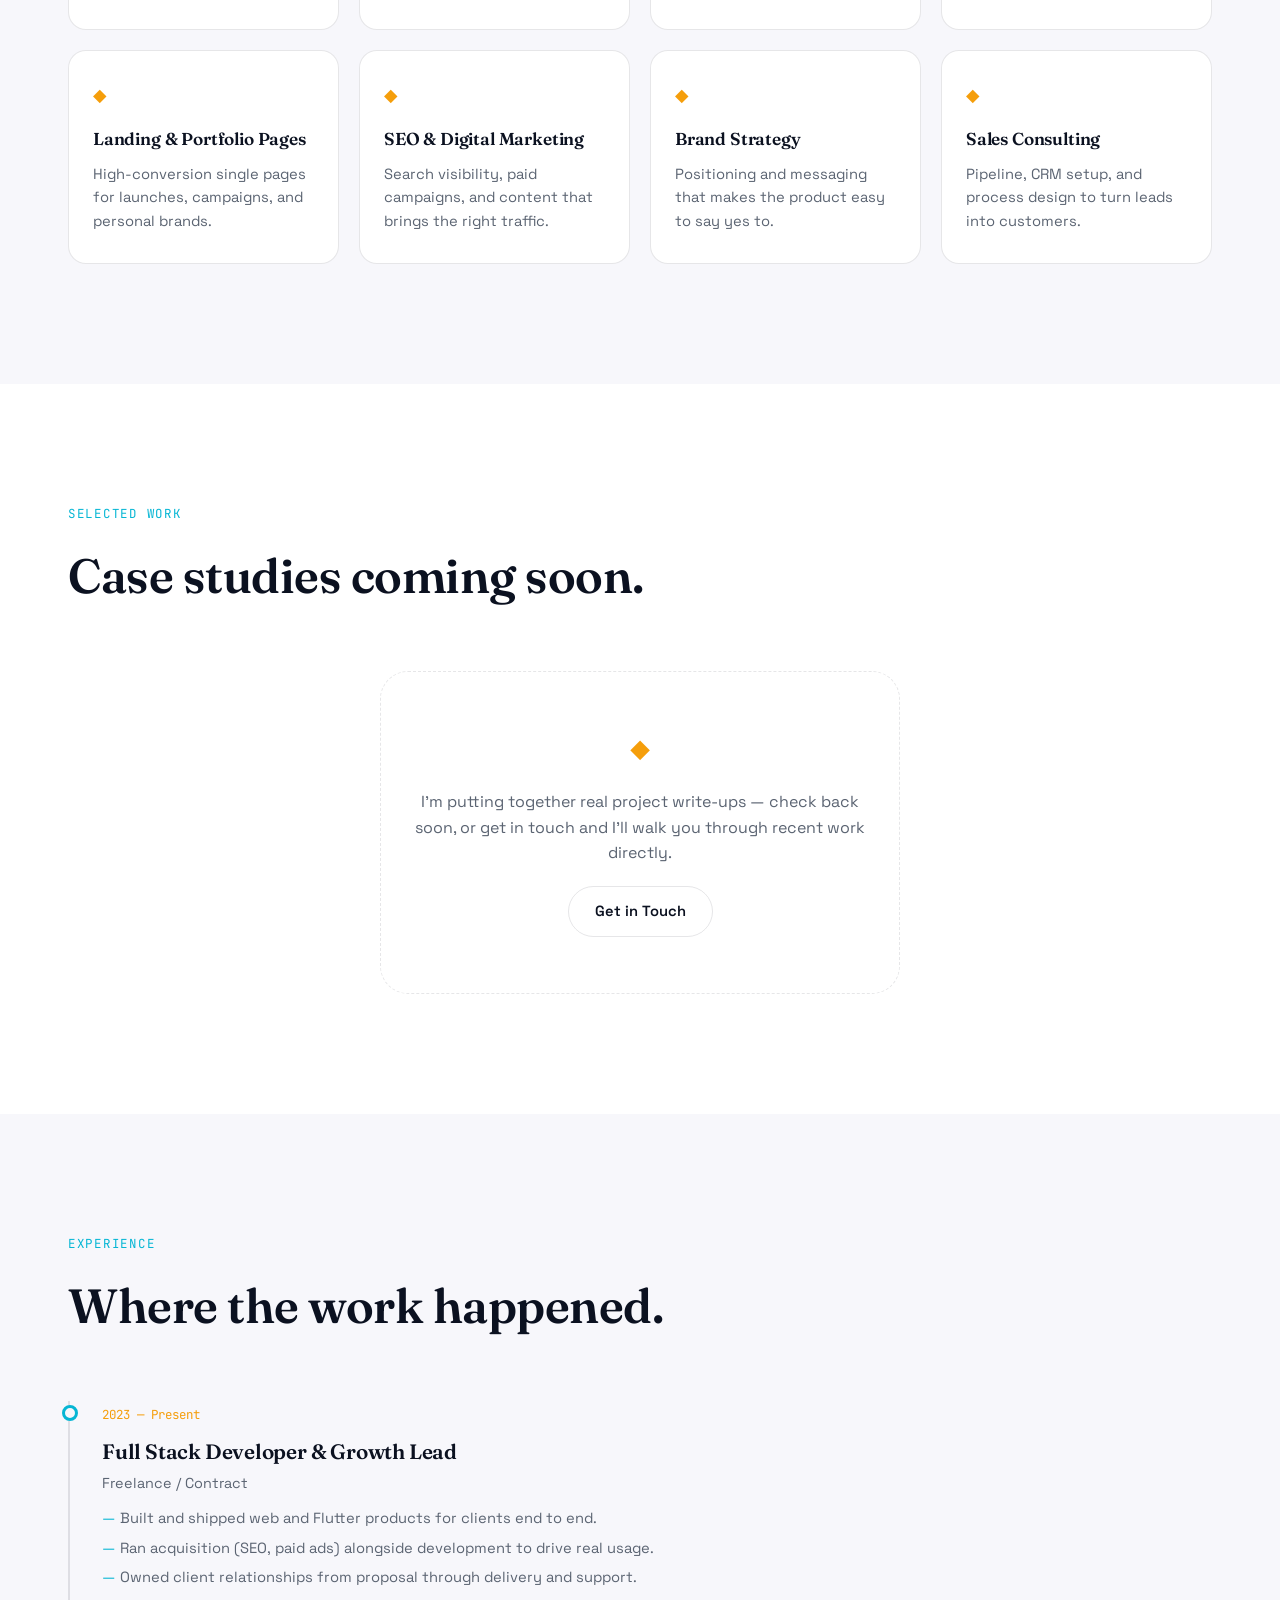
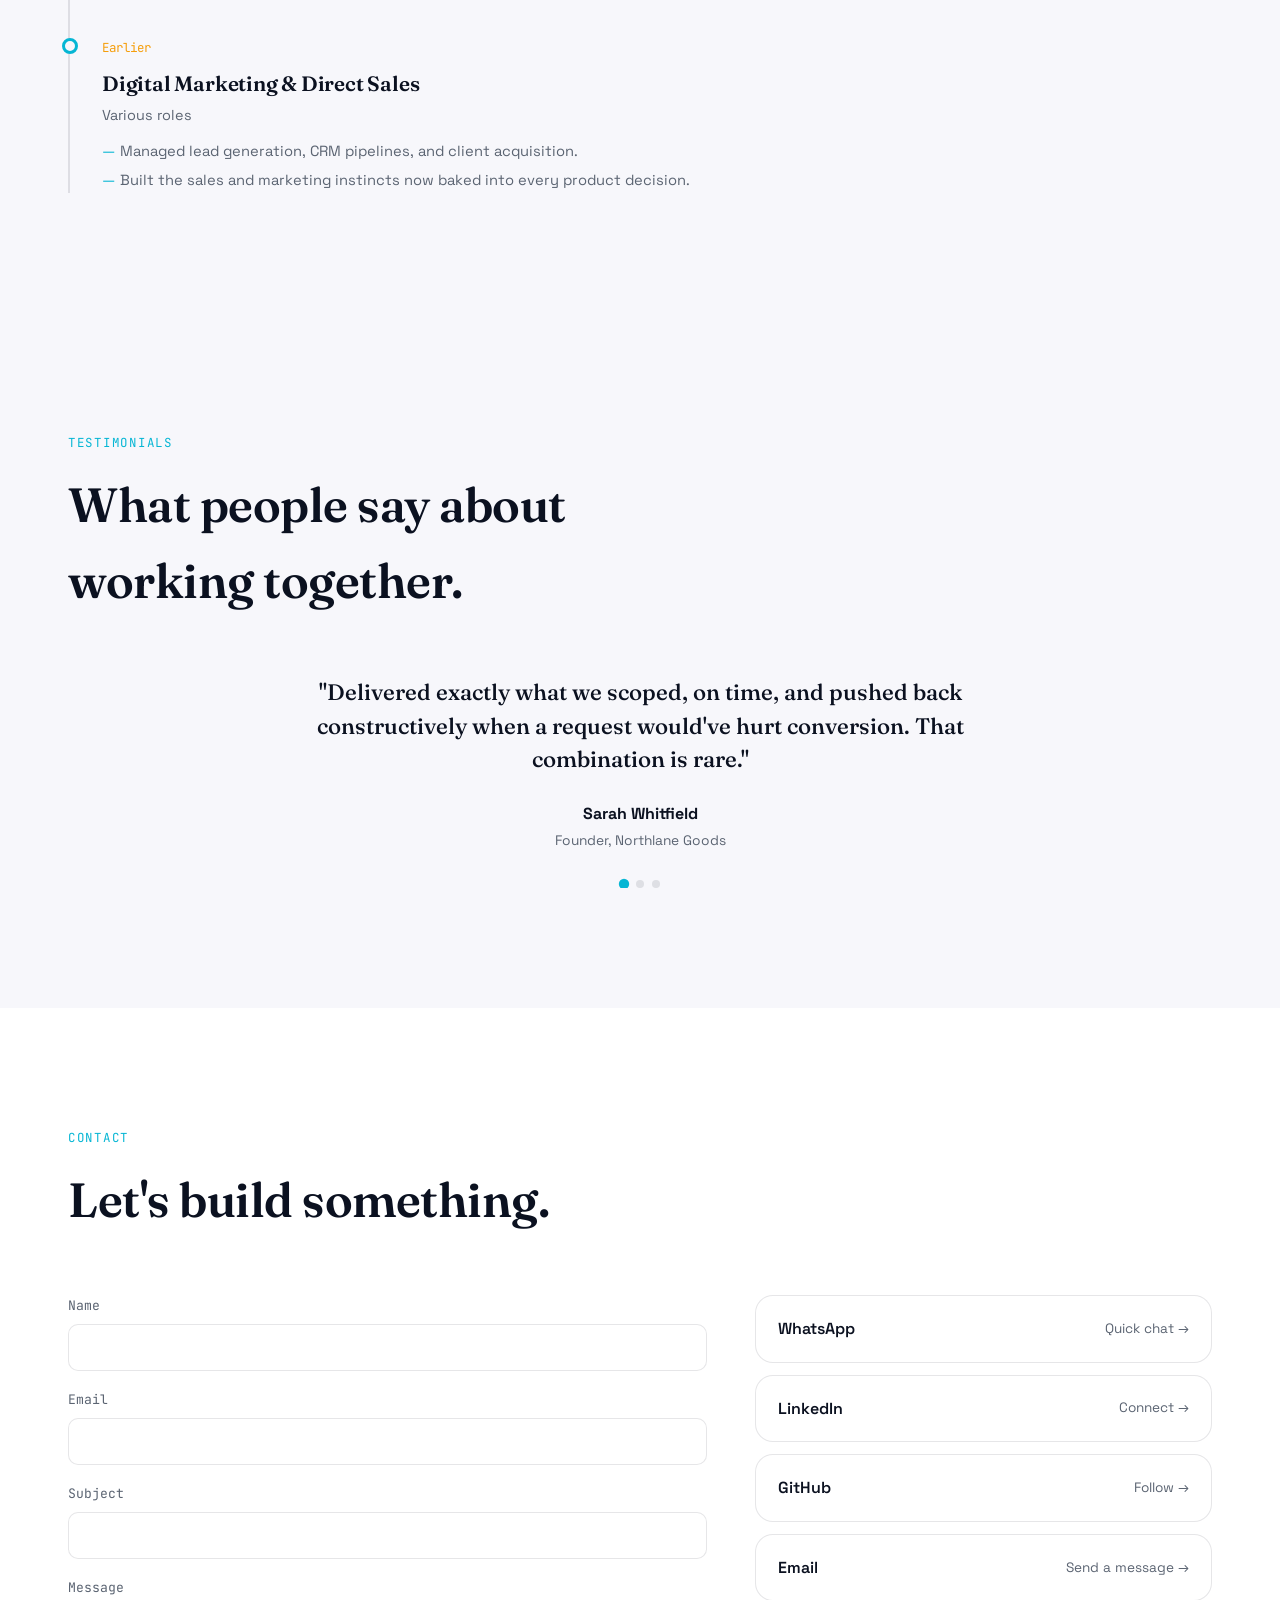
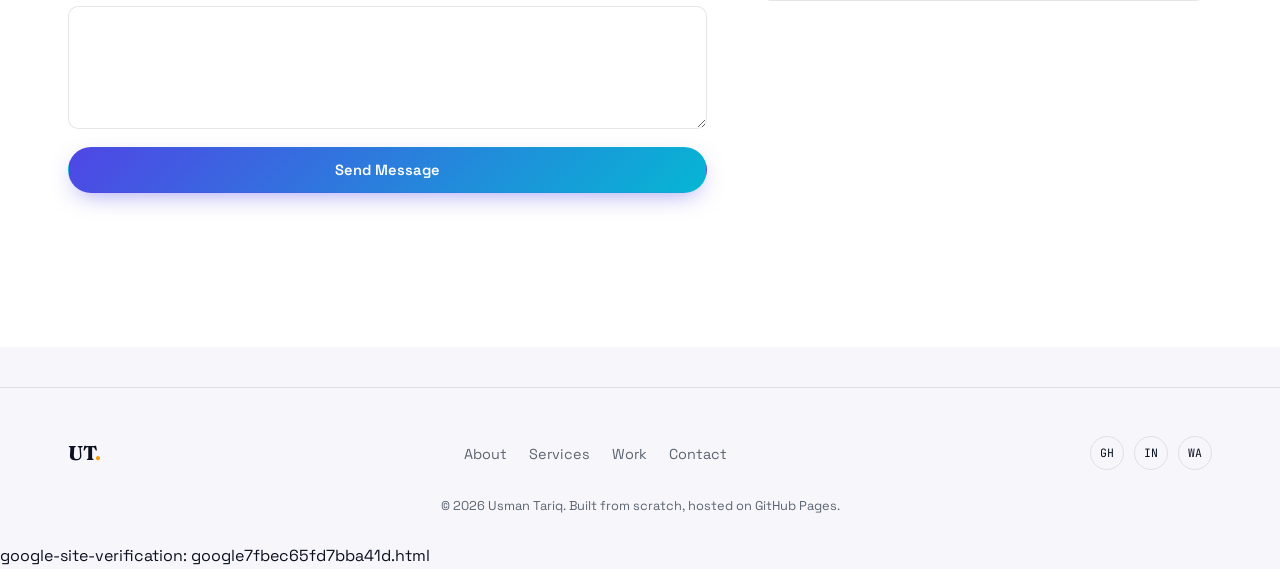
==== commit 7dca7f3d: "Update index.html" ====
--- a/index.html
+++ b/index.html
@@ -502,3 +502,4 @@
   <script src="js/main.js"></script>
 </body>
 </html>
+google-site-verification: google7fbec65fd7bba41d.html
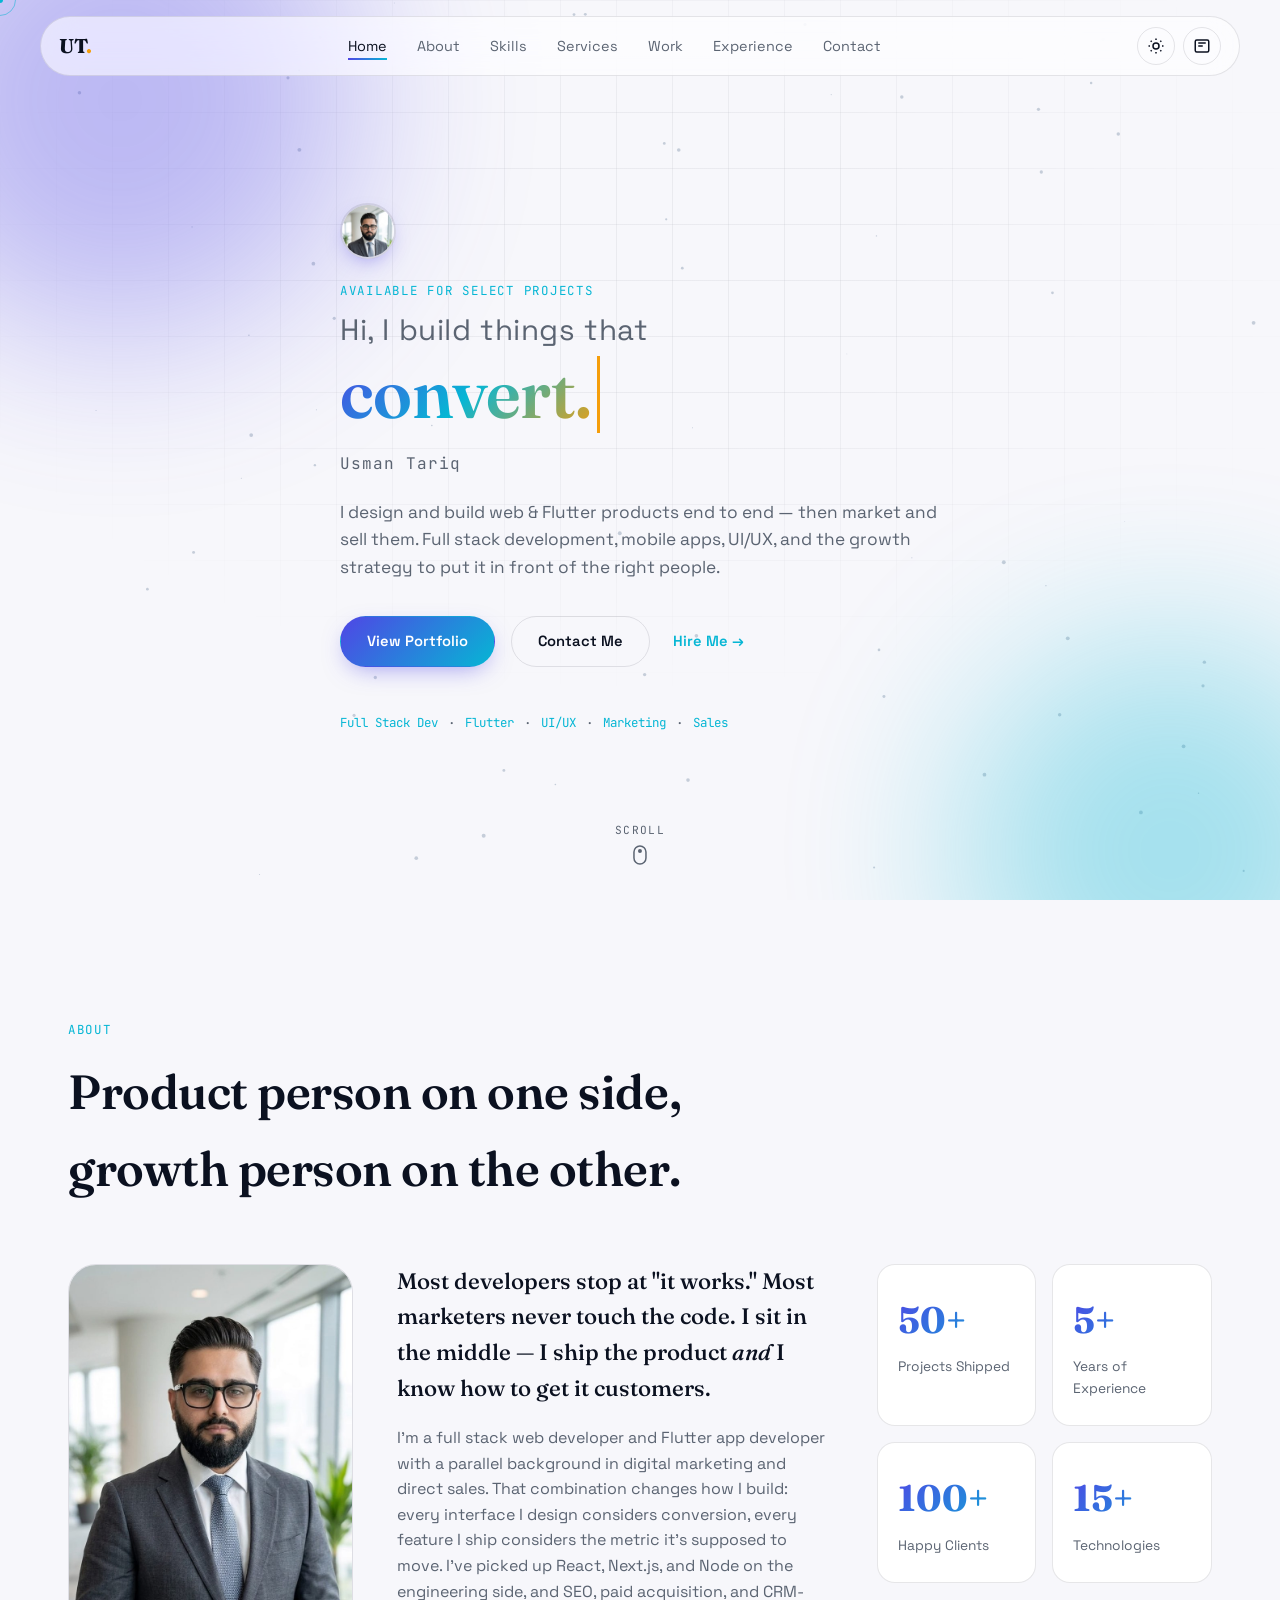
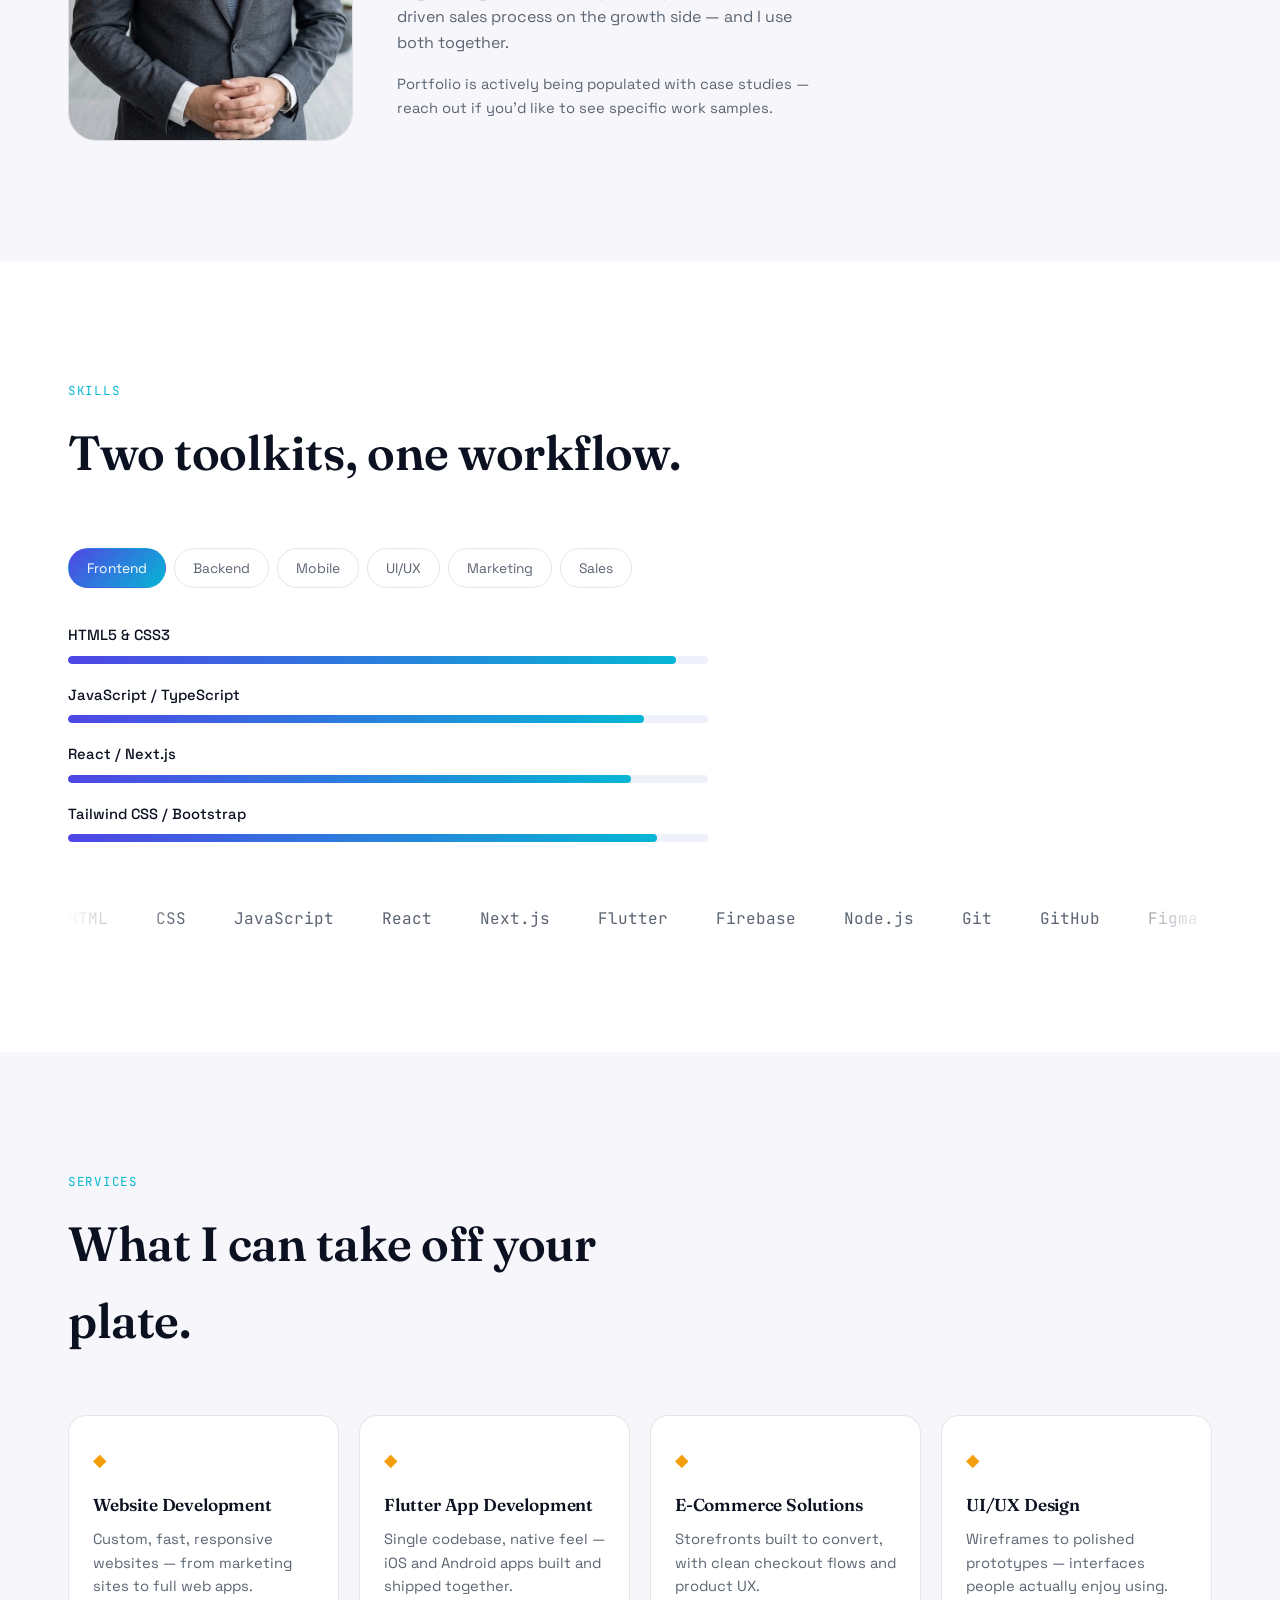
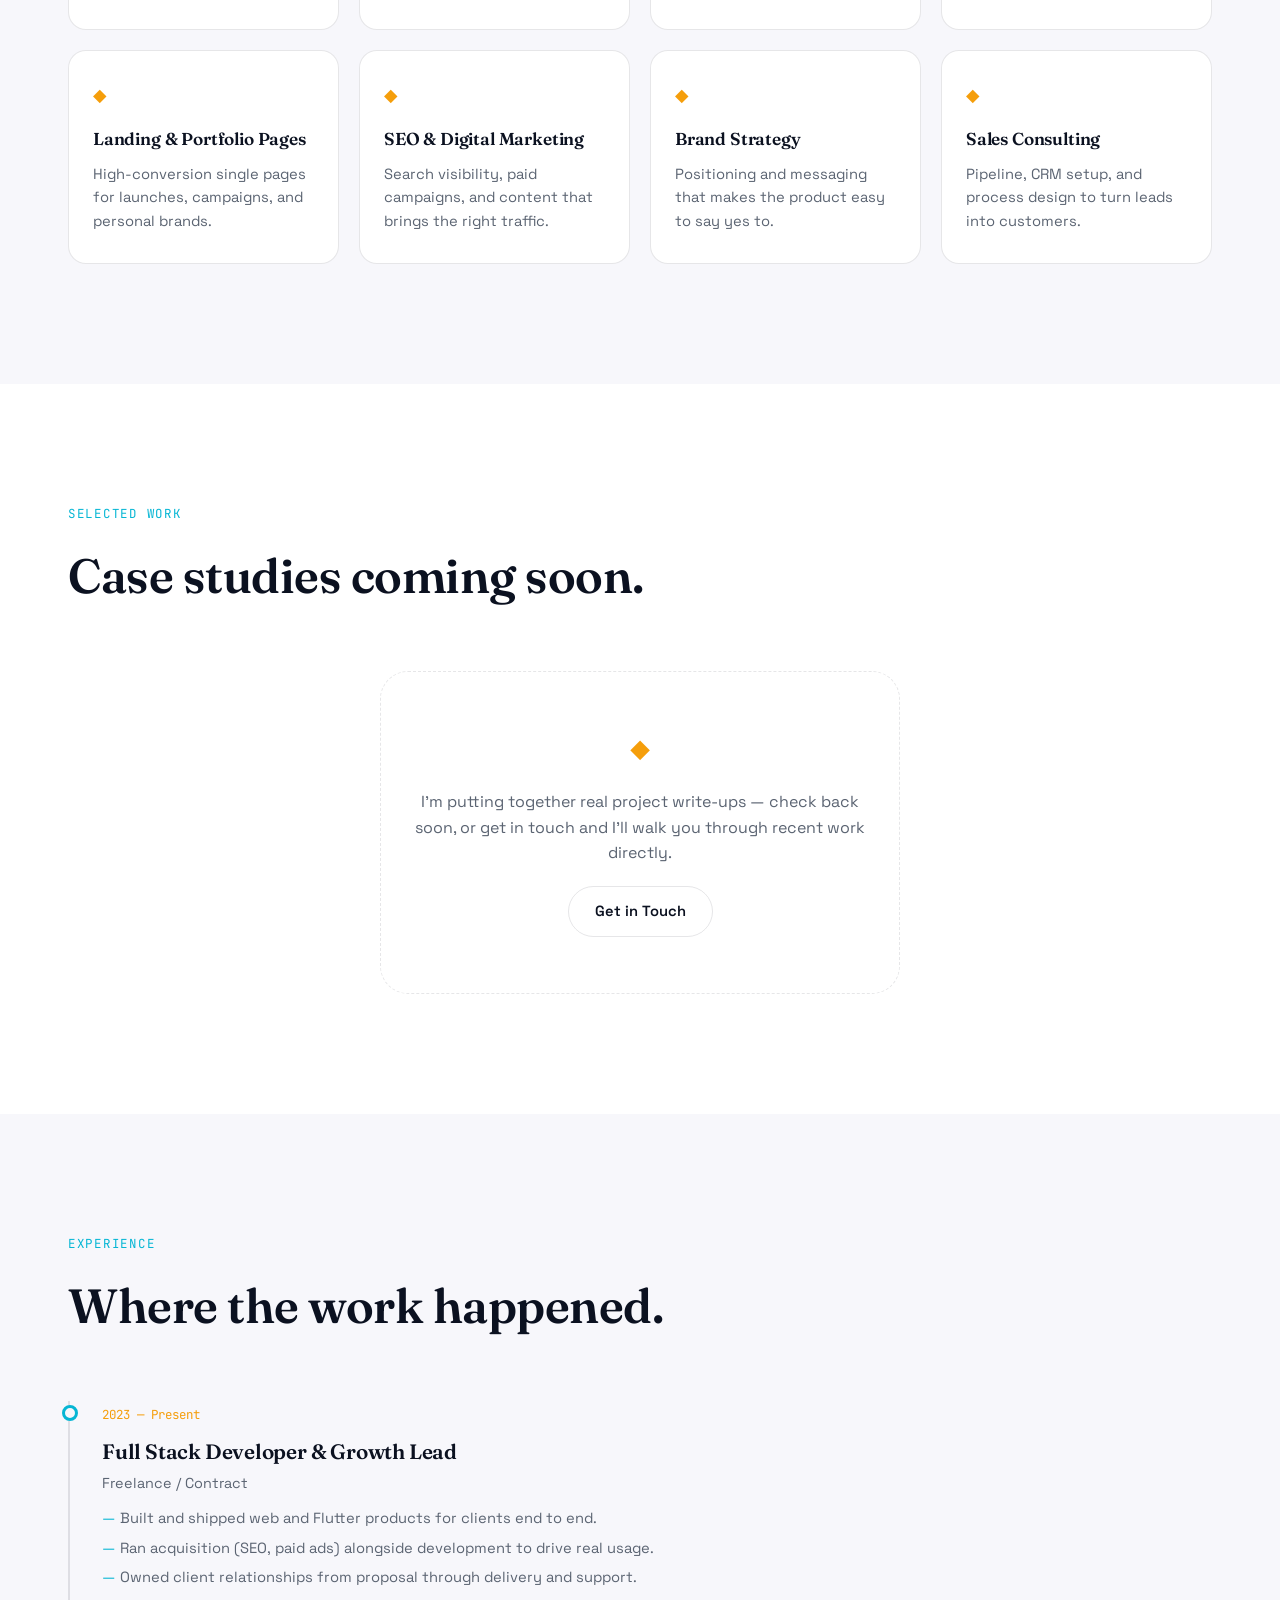
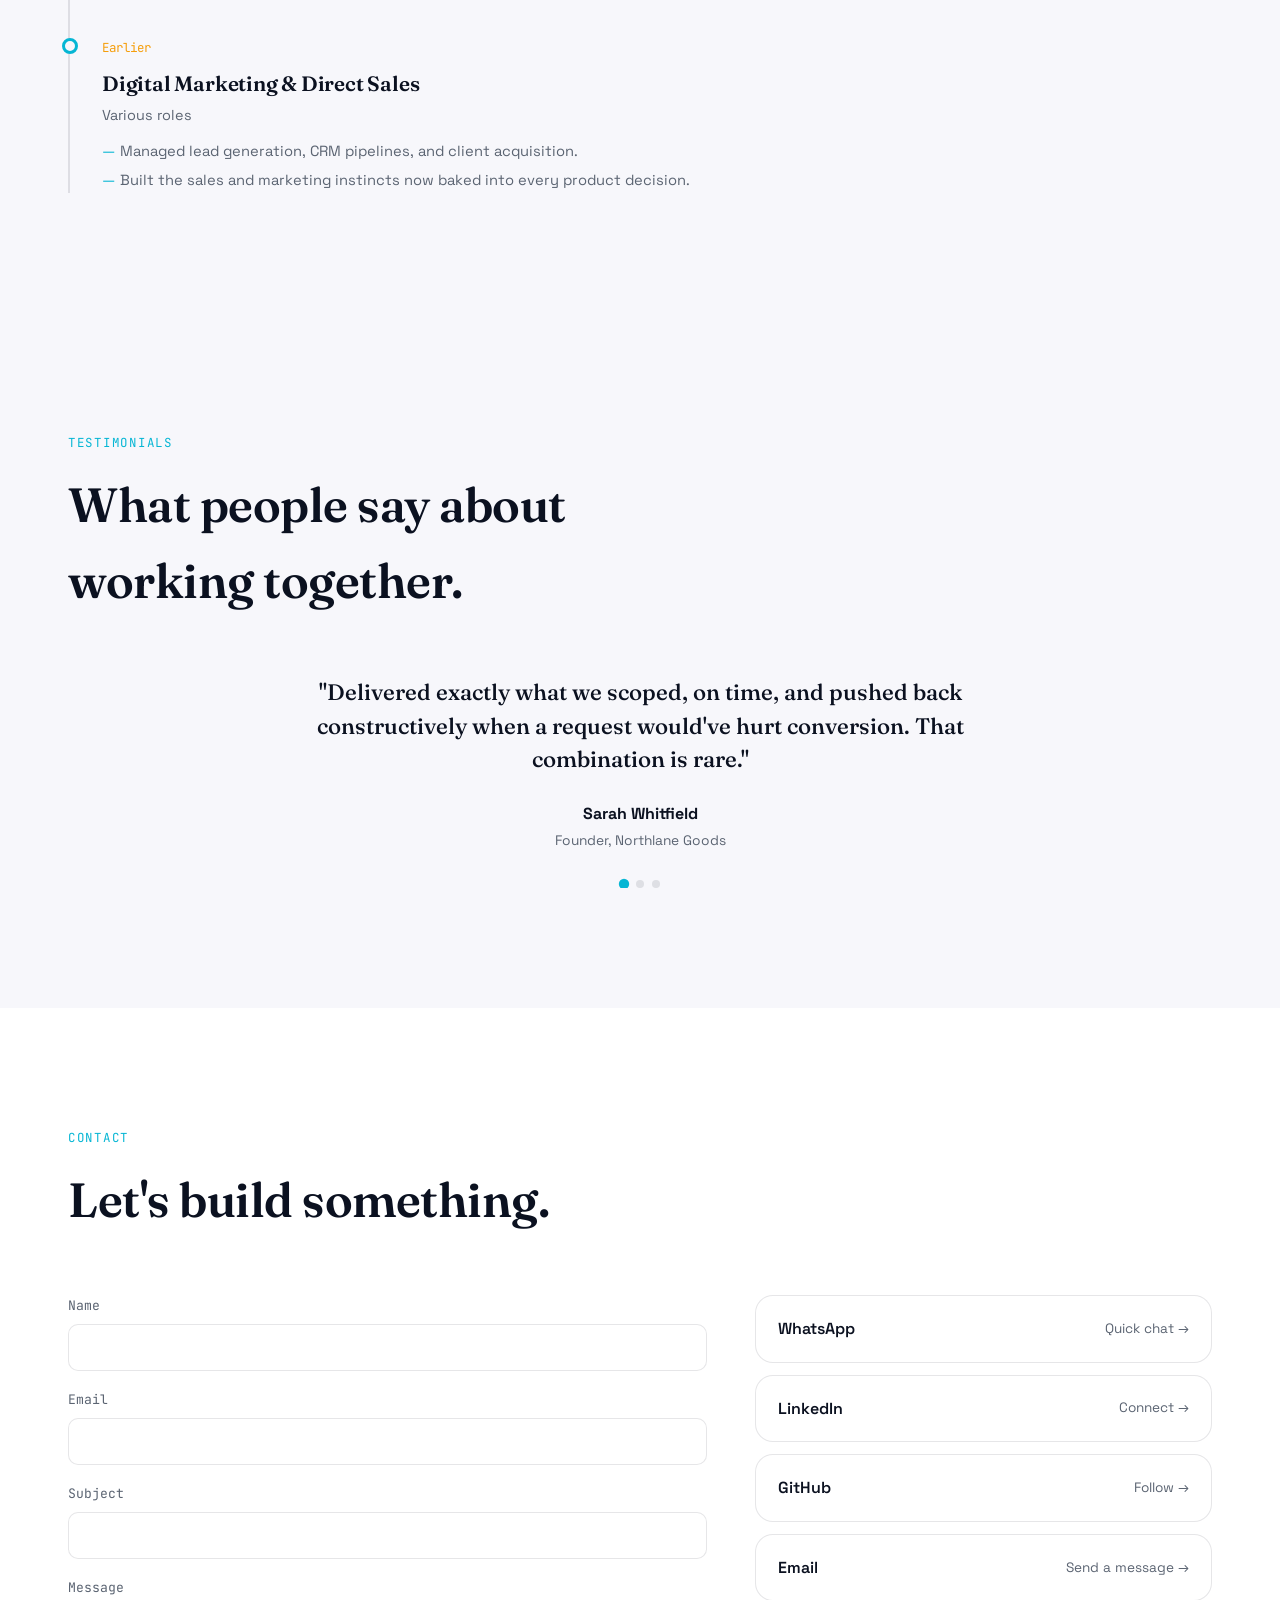
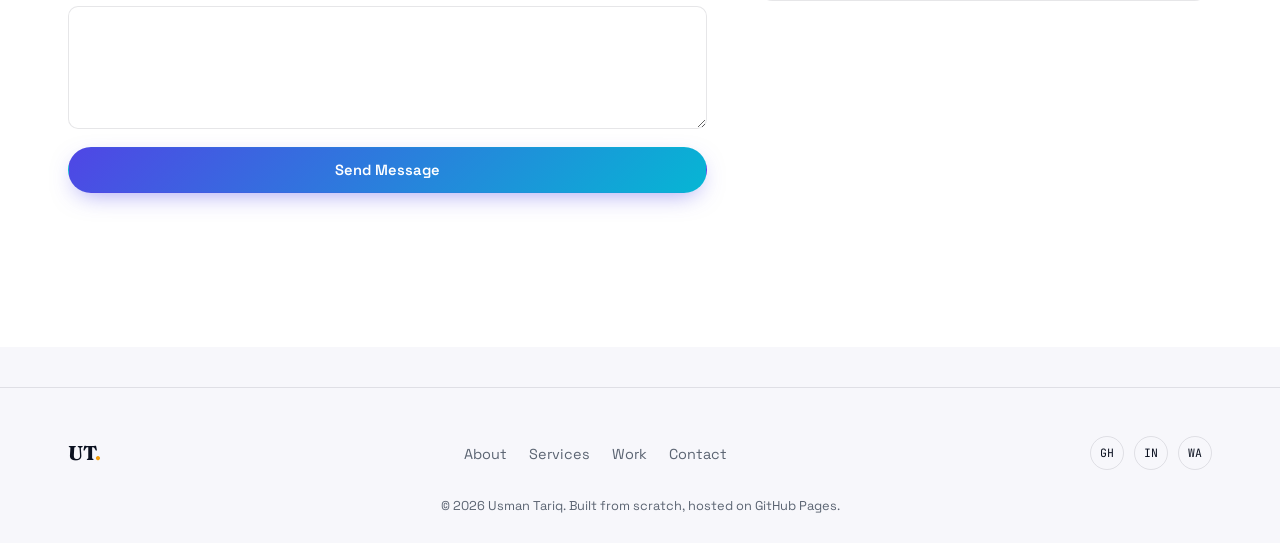
==== commit 75db0e36: "Update index.html" ====
--- a/index.html
+++ b/index.html
@@ -502,4 +502,4 @@
   <script src="js/main.js"></script>
 </body>
 </html>
-google-site-verification: google7fbec65fd7bba41d.html
+<google-site-verification: google7fbec65fd7bba41d.html.>
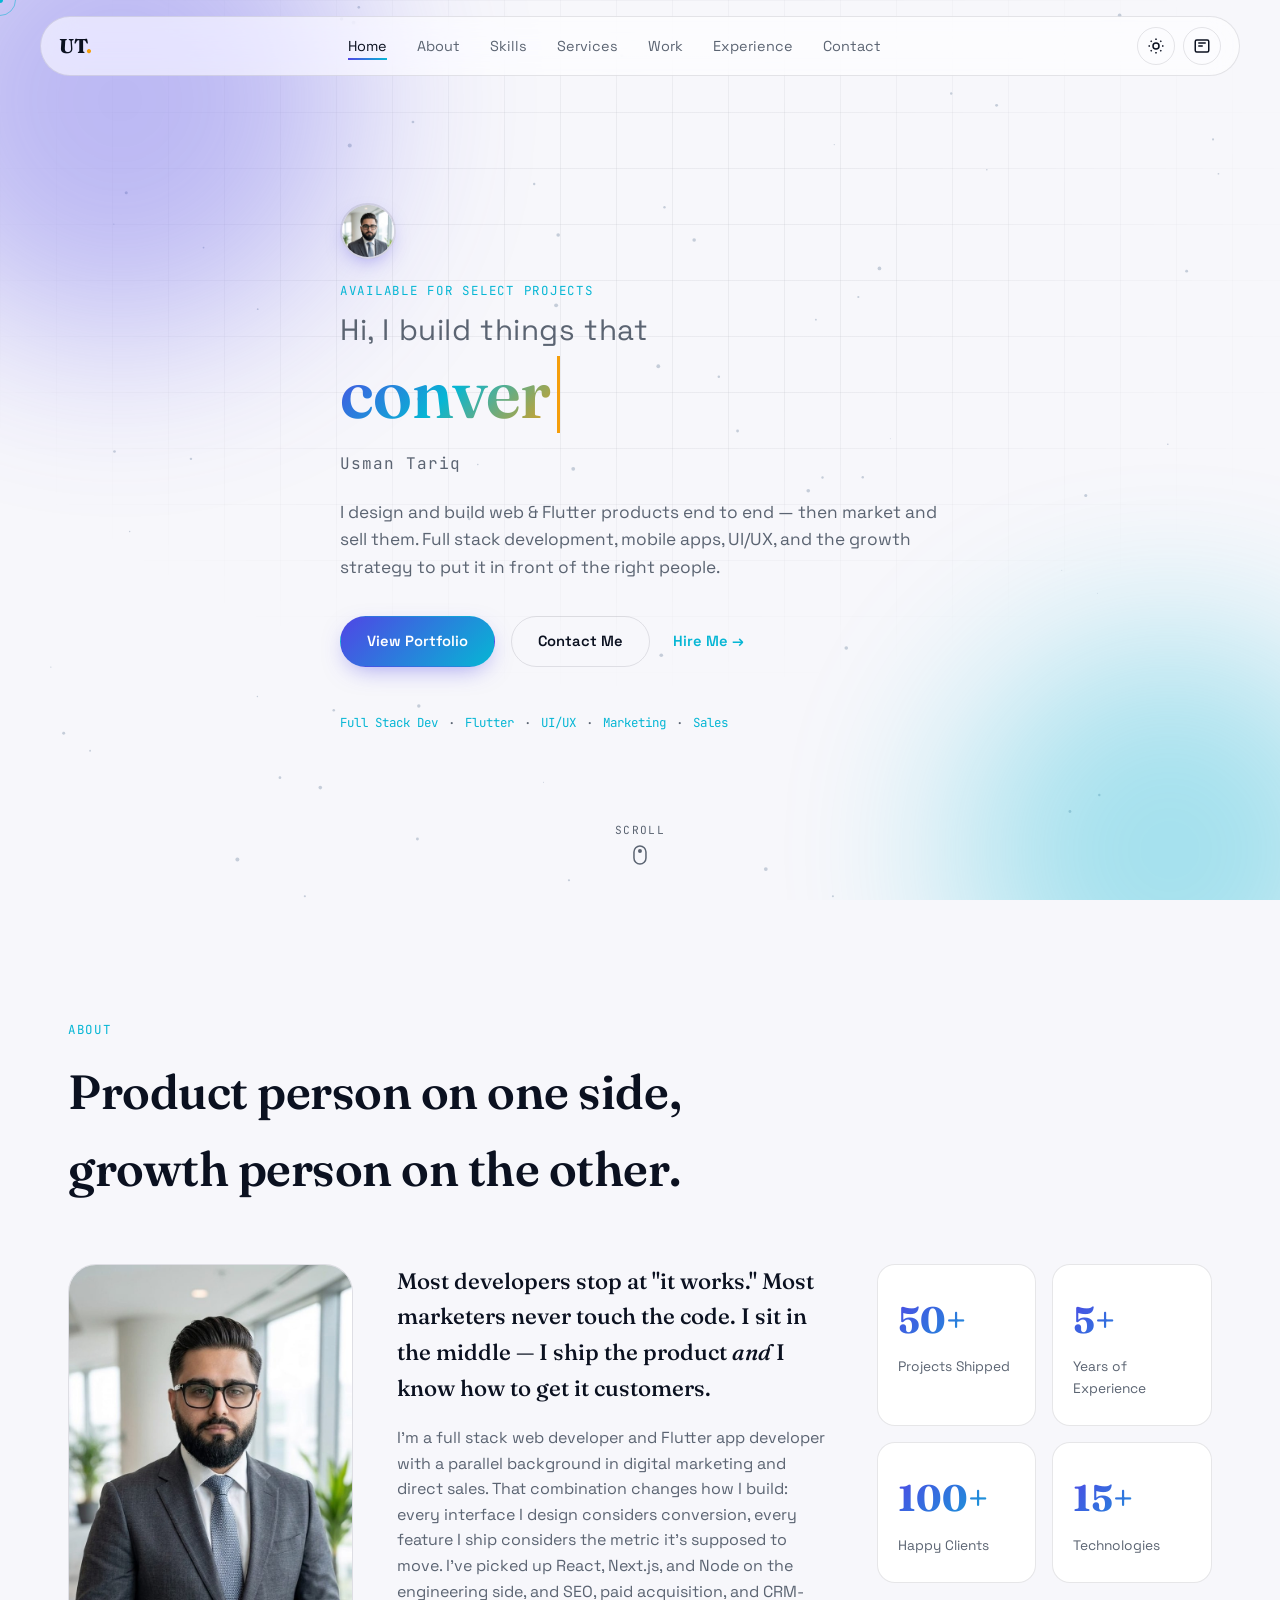
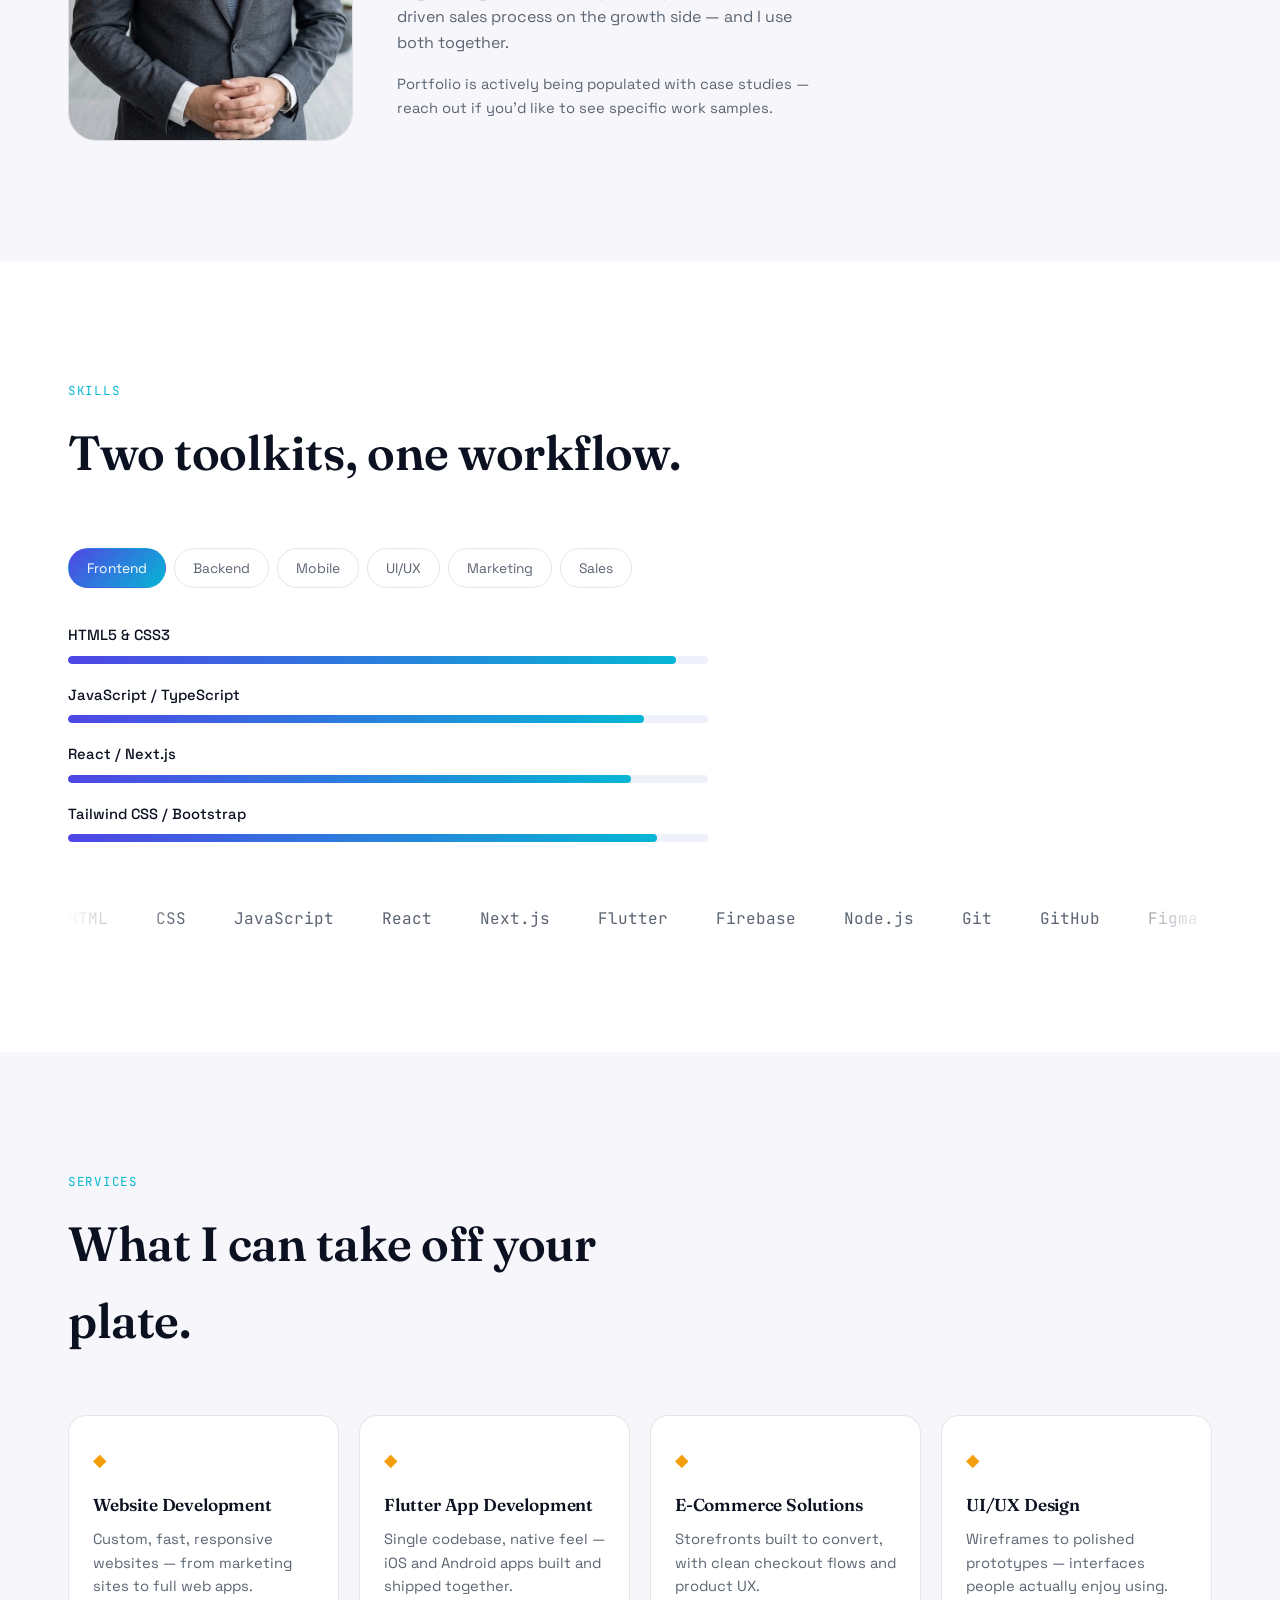
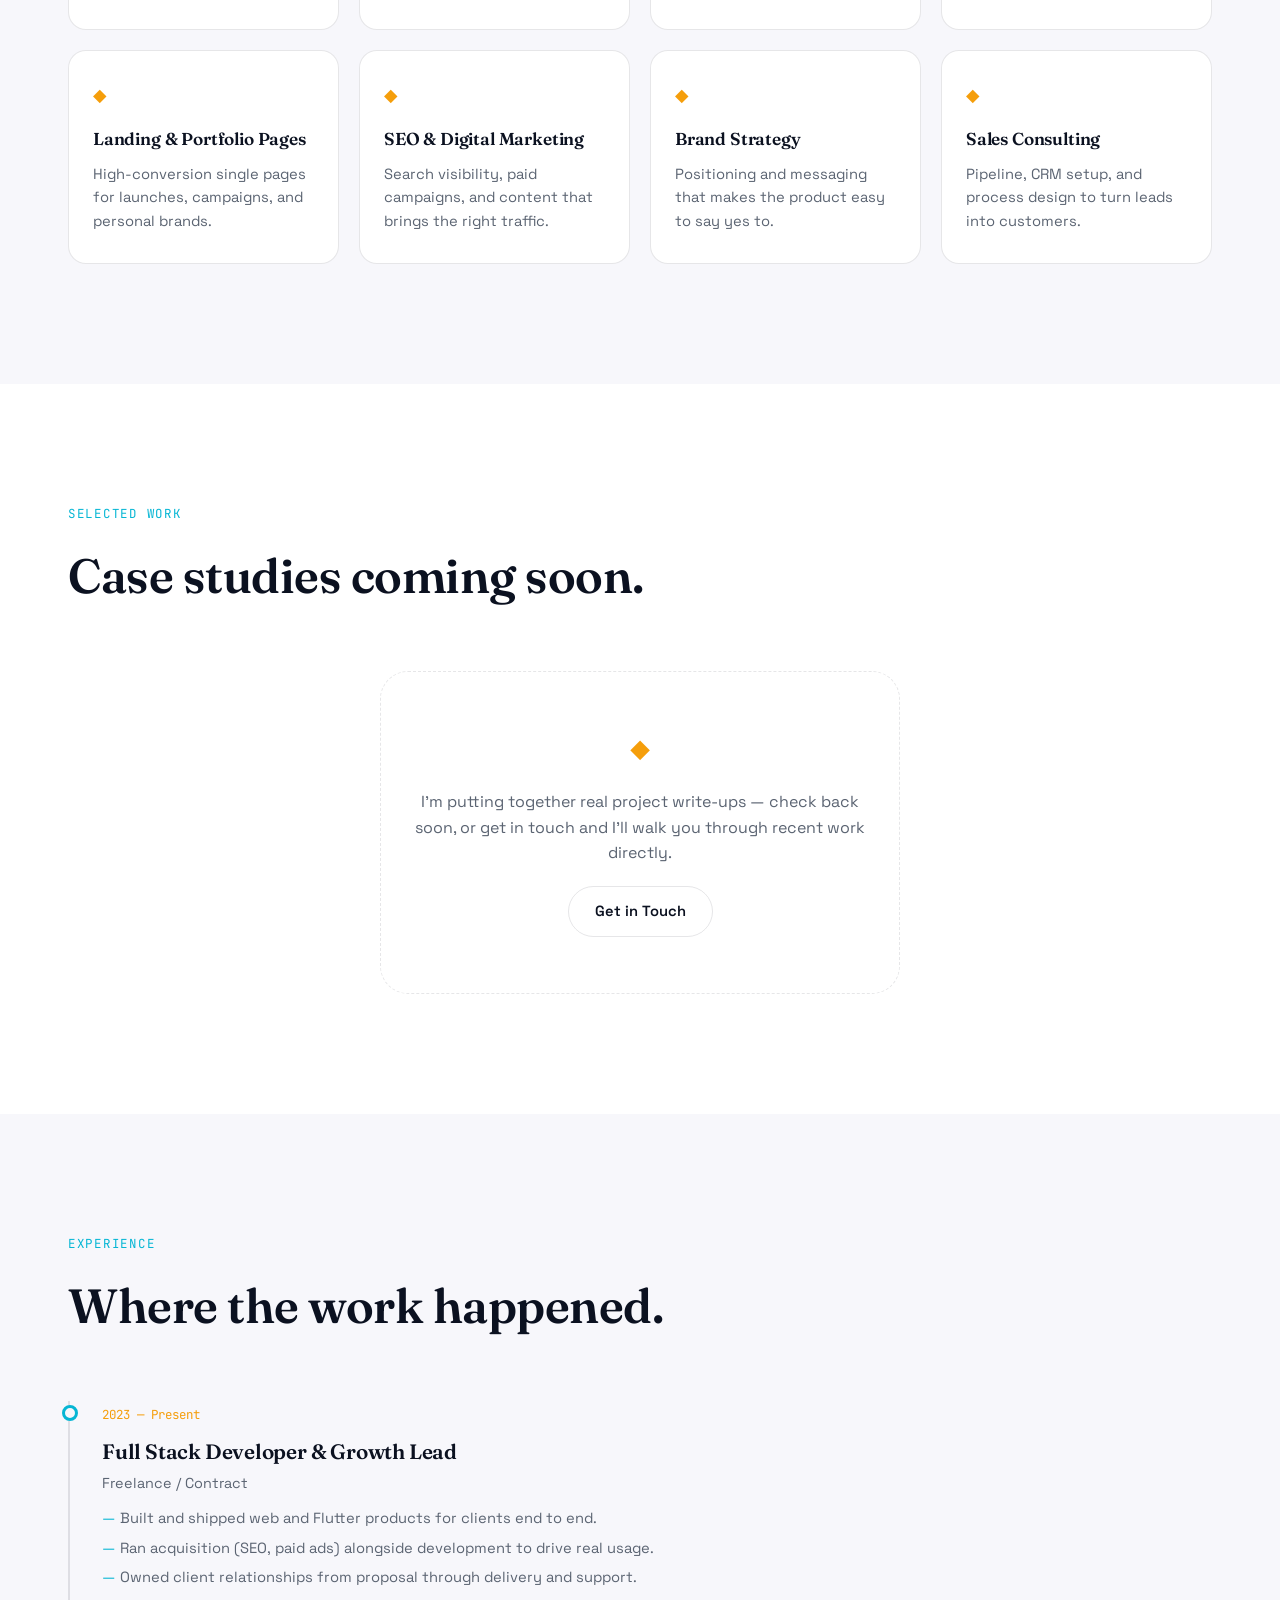
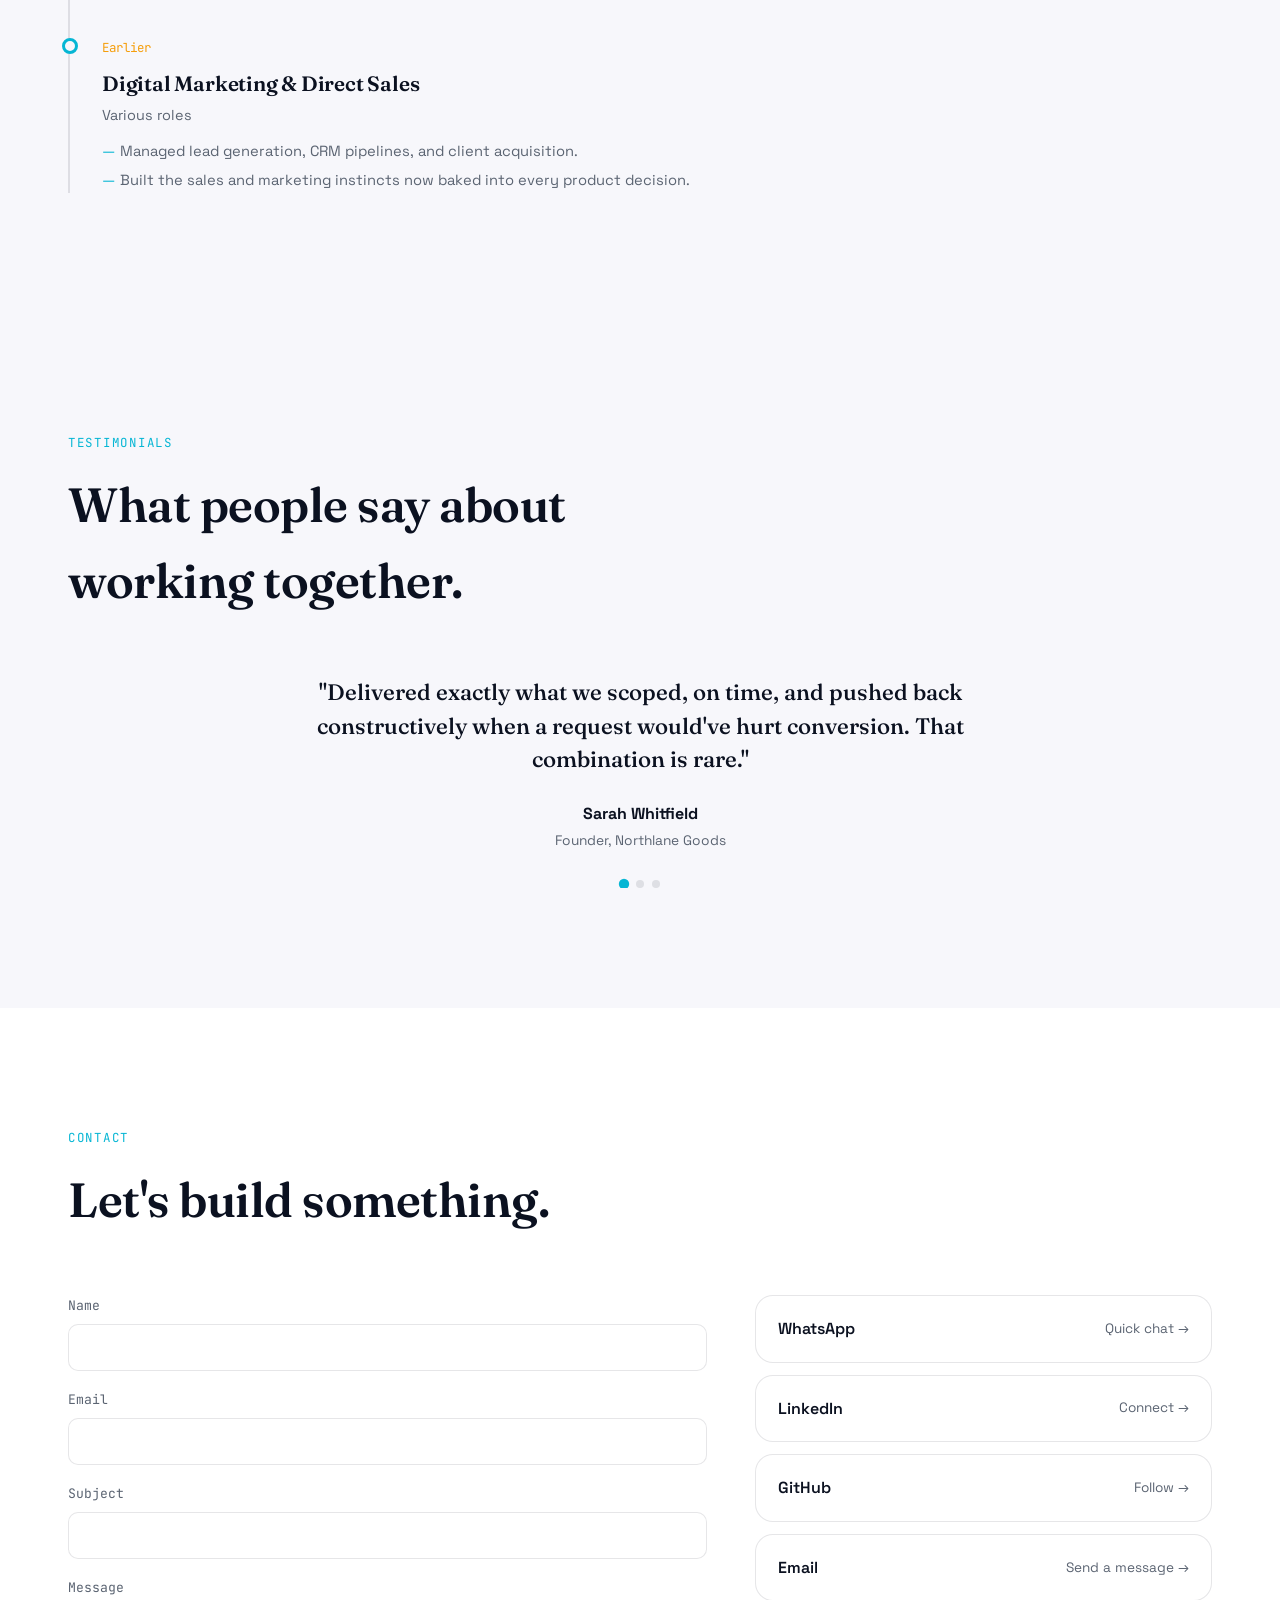
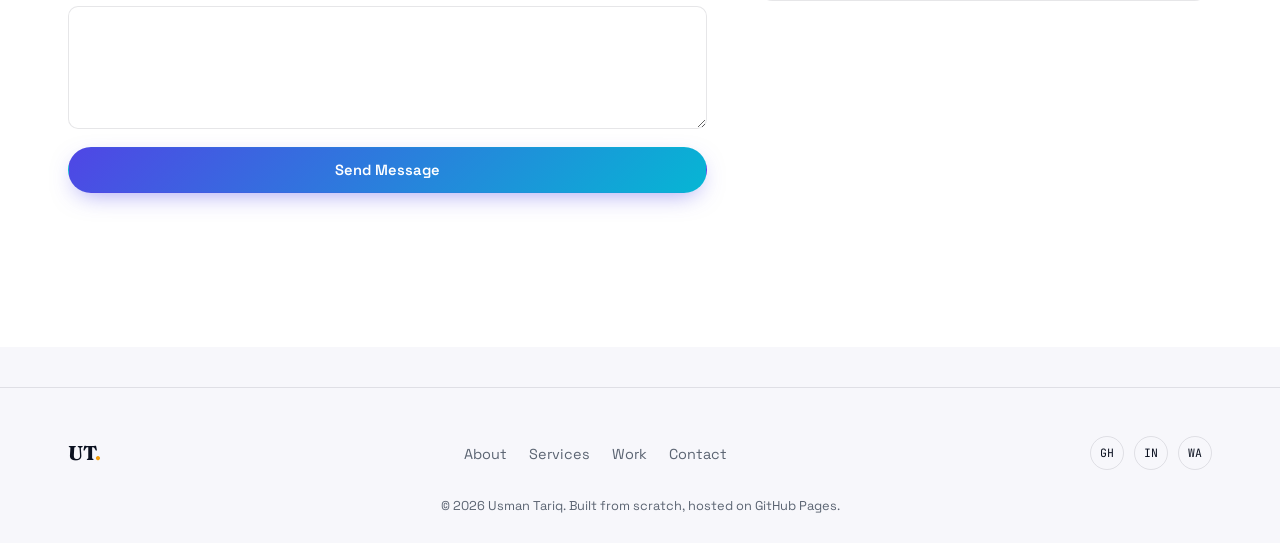
==== commit 39df983b: "Update index.html" ====
--- a/index.html
+++ b/index.html
@@ -502,4 +502,4 @@
   <script src="js/main.js"></script>
 </body>
 </html>
-<google-site-verification: google7fbec65fd7bba41d.html.>
+</google7fbec65fd7bba41d.html>
